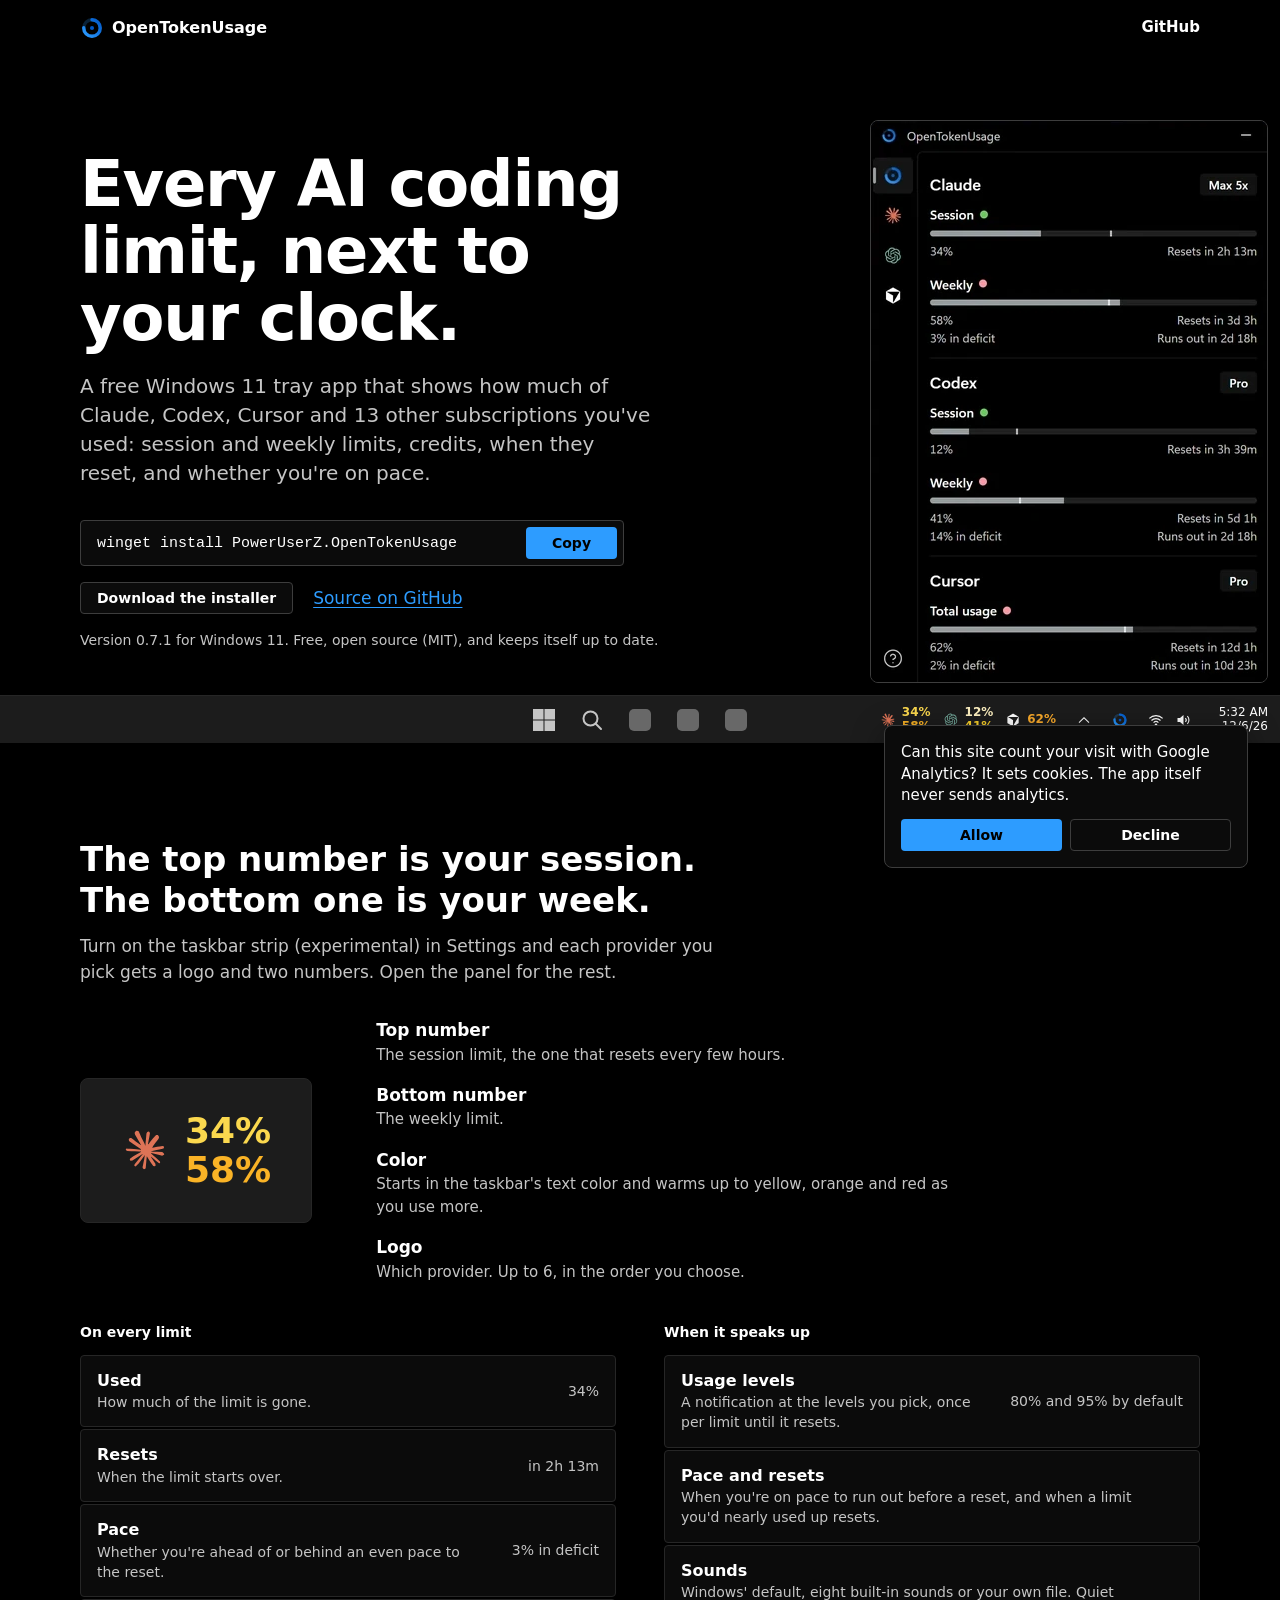
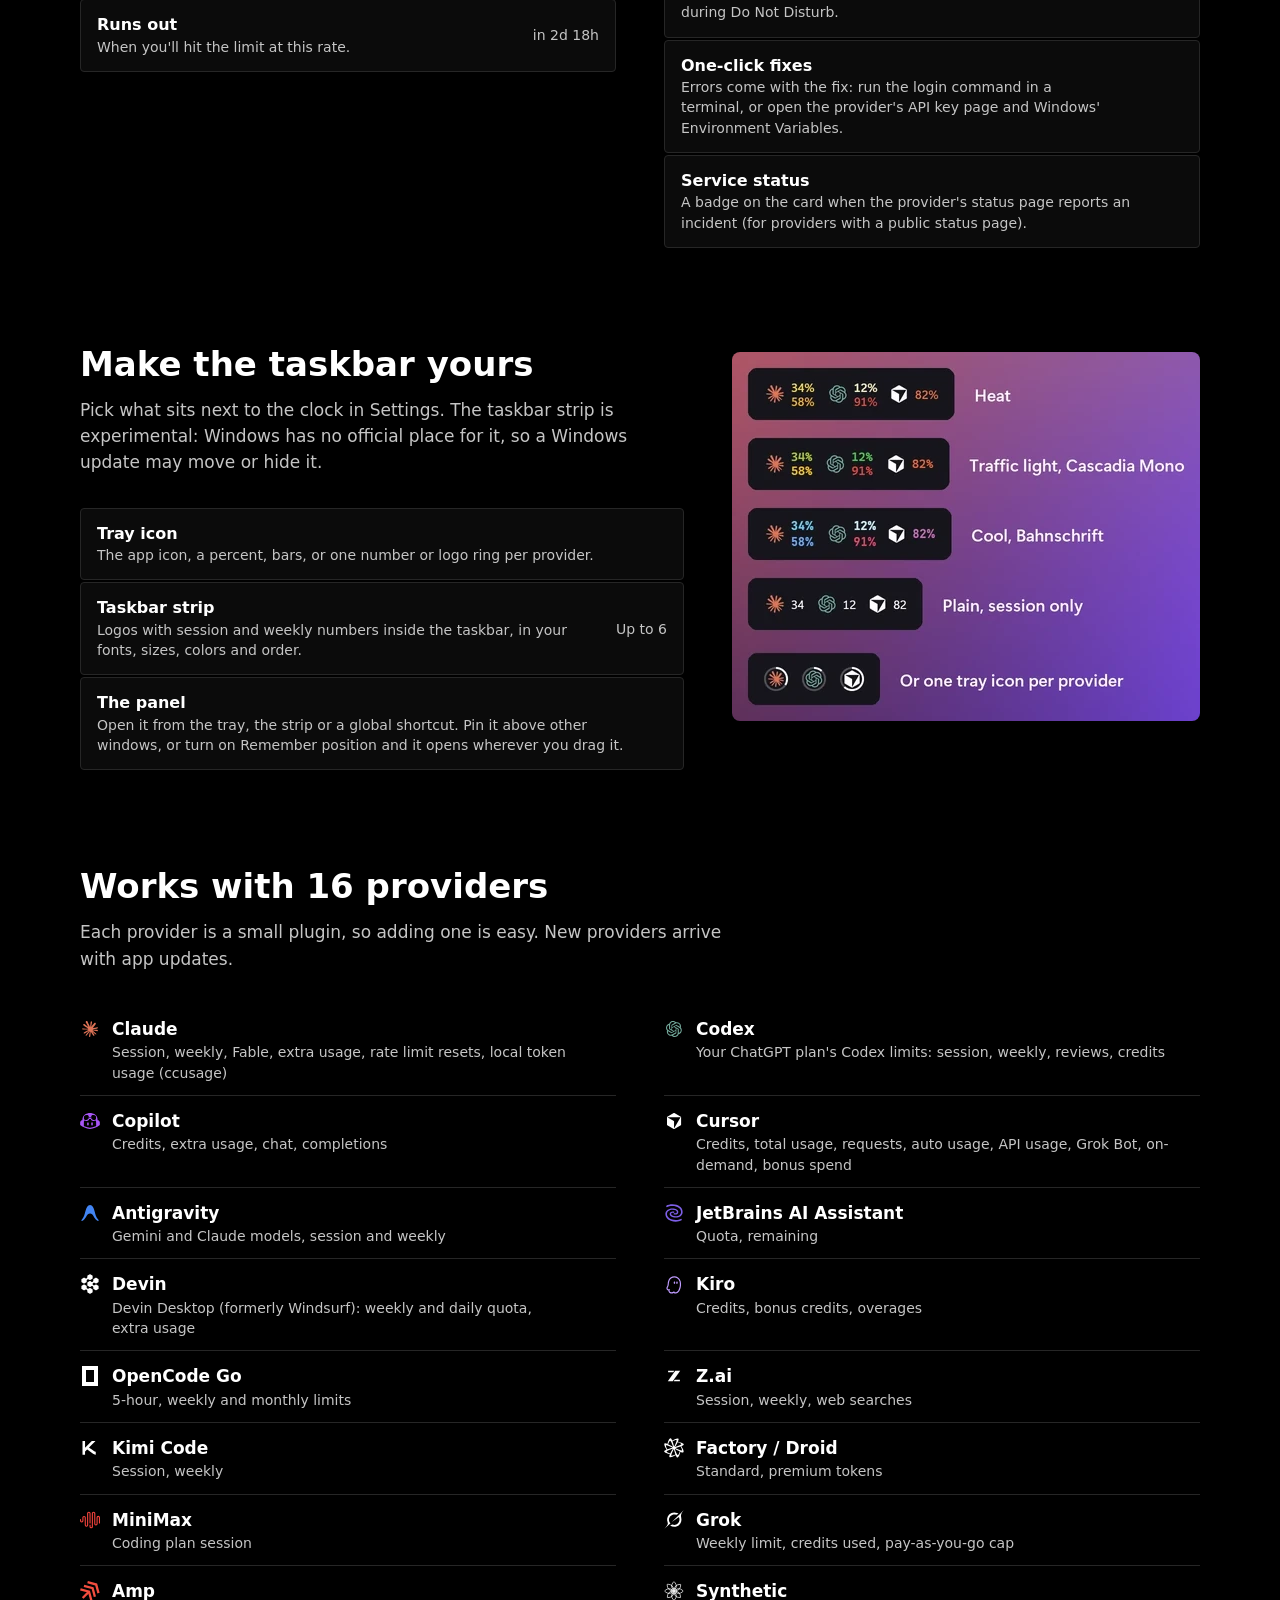
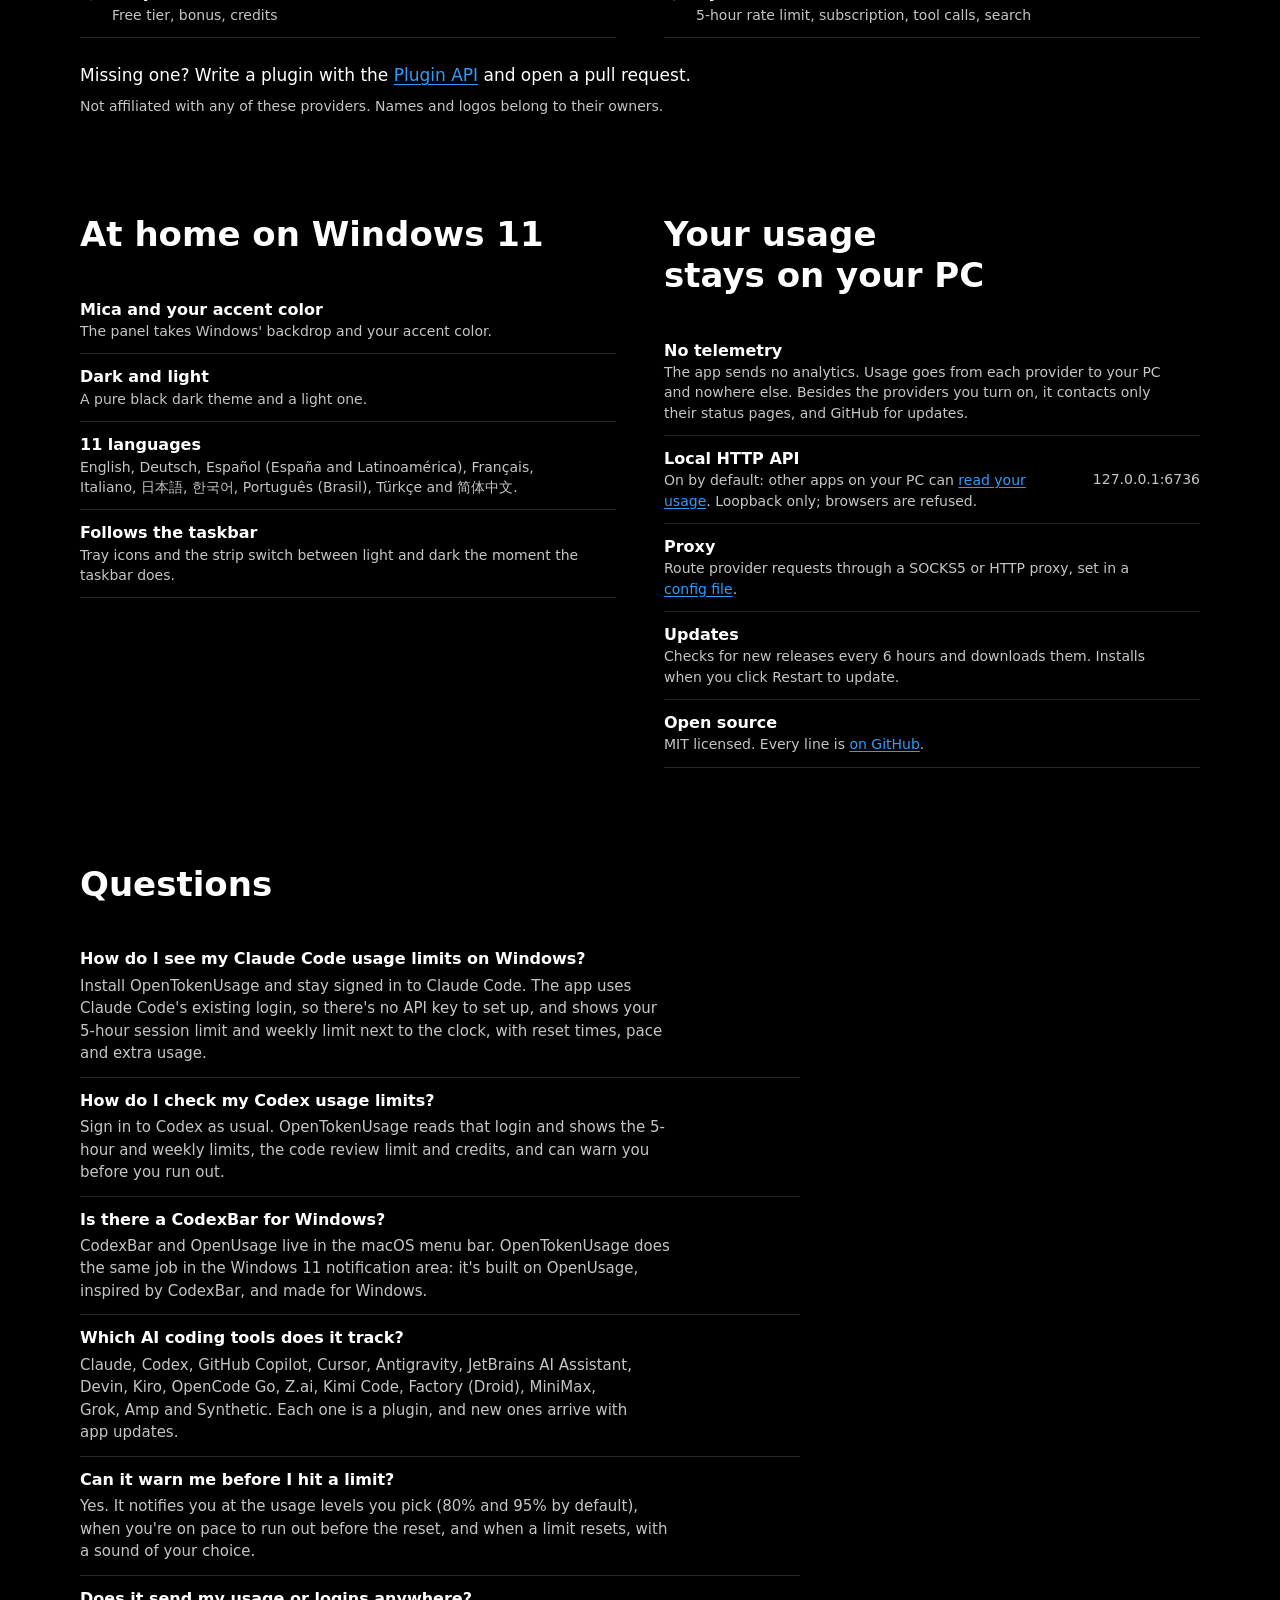
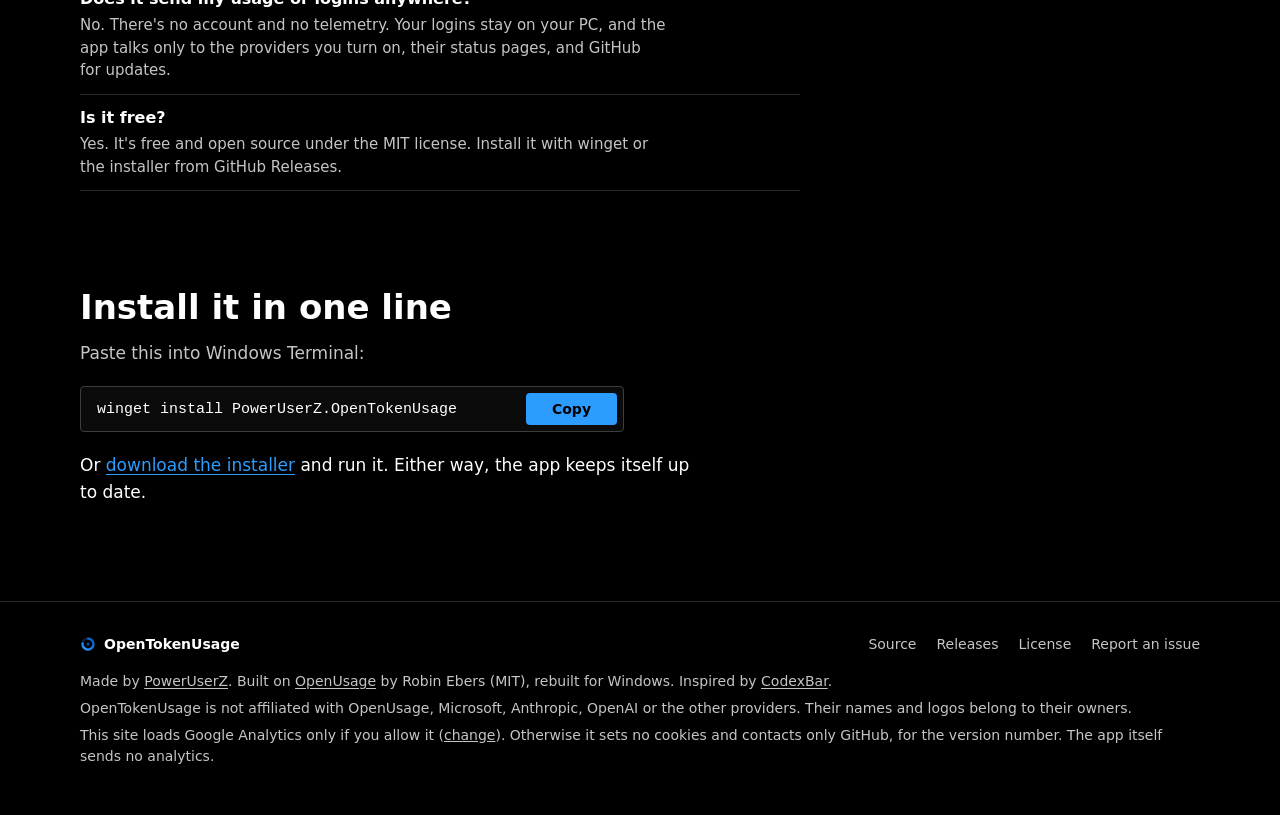
==== index.html @ f881f73e "Always dark, whatever the system theme Drops the light palette, the light panel screenshot and the l" ====
<!doctype html>
<html lang="en">
<head>
<meta charset="utf-8">
<meta http-equiv="Content-Security-Policy" content="default-src 'self'; img-src 'self' data: https://*.google-analytics.com https://*.googletagmanager.com; connect-src https://api.github.com https://*.google-analytics.com https://*.analytics.google.com https://*.googletagmanager.com; script-src 'self' https://www.googletagmanager.com; style-src 'self'; base-uri 'none'; form-action 'none'; object-src 'none'">
<meta name="viewport" content="width=device-width, initial-scale=1">
<title>Claude Code &amp; Codex usage tracker for Windows | OpenTokenUsage</title>
<meta name="description" content="Free, open-source Windows 11 tray app for Claude Code, Codex, Cursor, Copilot and 12 more AI coding tools: session and weekly limits, resets, pace and alerts.">
<meta name="robots" content="index, follow, max-image-preview:large, max-snippet:-1">
<link rel="canonical" href="https://opentokenusage.app/">
<meta name="color-scheme" content="dark">
<meta name="theme-color" content="#000000">
<link rel="icon" href="/favicon.ico" sizes="48x48">
<link rel="icon" href="/assets/logo.svg" type="image/svg+xml">
<link rel="apple-touch-icon" href="/apple-touch-icon.png">
<meta name="application-name" content="OpenTokenUsage">
<meta property="og:type" content="website">
<meta property="og:site_name" content="OpenTokenUsage">
<meta property="og:locale" content="en_US">
<meta property="og:url" content="https://opentokenusage.app/">
<meta property="og:title" content="OpenTokenUsage: every AI coding limit, next to your clock">
<meta property="og:description" content="Free Windows 11 tray app that shows your Claude Code, Codex, Cursor, Copilot and 12 more AI coding limits: session and weekly usage, resets and pace. Open source.">
<meta property="og:image" content="https://opentokenusage.app/assets/og.png">
<meta property="og:image:type" content="image/png">
<meta property="og:image:width" content="1200">
<meta property="og:image:height" content="630">
<meta property="og:image:alt" content="“Every AI coding limit, next to your clock.” The OpenTokenUsage panel above the Windows taskbar, with Claude, Codex and Cursor usage next to the clock">
<meta name="twitter:card" content="summary_large_image">
<meta name="twitter:title" content="OpenTokenUsage: every AI coding limit, next to your clock">
<meta name="twitter:description" content="Free Windows 11 tray app that shows your Claude Code, Codex, Cursor, Copilot and 12 more AI coding limits: session and weekly usage, resets and pace. Open source.">
<meta name="twitter:image" content="https://opentokenusage.app/assets/og.png">
<meta name="twitter:image:alt" content="“Every AI coding limit, next to your clock.” The OpenTokenUsage panel above the Windows taskbar, with Claude, Codex and Cursor usage next to the clock">
<link rel="stylesheet" href="assets/site.css?v=3">
<script src="assets/site.js?v=2" defer></script>
<script type="application/ld+json">
{
 "@context": "https://schema.org",
 "@graph": [
  {
   "@type": "Organization",
   "@id": "https://opentokenusage.app/#org",
   "name": "OpenTokenUsage",
   "url": "https://opentokenusage.app/",
   "logo": "https://opentokenusage.app/assets/icon.png",
   "sameAs": [
    "https://github.com/OpenTokenUsage",
    "https://github.com/PowerUserZ/OpenTokenUsage"
   ]
  },
  {
   "@type": "WebSite",
   "@id": "https://opentokenusage.app/#website",
   "url": "https://opentokenusage.app/",
   "name": "OpenTokenUsage",
   "inLanguage": "en",
   "publisher": {
    "@id": "https://opentokenusage.app/#org"
   }
  },
  {
   "@type": "SoftwareApplication",
   "@id": "https://opentokenusage.app/#app",
   "name": "OpenTokenUsage",
   "description": "A free, open-source Windows 11 tray app that shows how much of your AI coding subscriptions you've used: session and weekly limits, credits, reset times and pace for Claude Code, Codex, Cursor, GitHub Copilot and 12 more providers.",
   "url": "https://opentokenusage.app/",
   "applicationCategory": "DeveloperApplication",
   "applicationSubCategory": "AI usage tracker",
   "operatingSystem": "Windows 11",
   "offers": {
    "@type": "Offer",
    "price": "0",
    "priceCurrency": "USD"
   },
   "isAccessibleForFree": true,
   "license": "https://opensource.org/licenses/MIT",
   "downloadUrl": "https://github.com/PowerUserZ/OpenTokenUsage/releases/latest",
   "installUrl": "https://github.com/PowerUserZ/OpenTokenUsage/releases/latest",
   "softwareHelp": {
    "@type": "CreativeWork",
    "url": "https://github.com/PowerUserZ/OpenTokenUsage#readme"
   },
   "image": "https://opentokenusage.app/assets/og.png",
   "screenshot": [
    "https://opentokenusage.app/assets/panel-dark.webp",
    "https://opentokenusage.app/assets/strip-styles.webp"
   ],
   "featureList": [
    "Session (5-hour) and weekly usage limits",
    "Reset times, pace and run-out estimate",
    "Notifications at chosen usage levels, with sounds",
    "Tray icon and taskbar strip with usage numbers",
    "Local HTTP API on 127.0.0.1:6736",
    "No account, no telemetry"
   ],
   "keywords": "Claude Code usage, Codex usage limit, Cursor usage, GitHub Copilot quota, AI usage tracker, rate limit, Windows tray app",
   "inLanguage": [
    "en",
    "de",
    "es-ES",
    "es-419",
    "fr",
    "it",
    "ja",
    "ko",
    "pt-BR",
    "tr",
    "zh-Hans"
   ],
   "author": {
    "@type": "Person",
    "name": "PowerUserZ",
    "url": "https://github.com/PowerUserZ"
   },
   "publisher": {
    "@id": "https://opentokenusage.app/#org"
   },
   "isBasedOn": "https://github.com/robinebers/openusage",
   "sameAs": [
    "https://github.com/PowerUserZ/OpenTokenUsage"
   ]
  },
  {
   "@type": "FAQPage",
   "@id": "https://opentokenusage.app/#faq",
   "url": "https://opentokenusage.app/",
   "isPartOf": {
    "@id": "https://opentokenusage.app/#website"
   },
   "about": {
    "@id": "https://opentokenusage.app/#app"
   },
   "mainEntity": [
    {
     "@type": "Question",
     "name": "How do I see my Claude Code usage limits on Windows?",
     "acceptedAnswer": {
      "@type": "Answer",
      "text": "Install OpenTokenUsage and stay signed in to Claude Code. The app uses Claude Code's existing login, so there's no API key to set up, and shows your 5-hour session limit and weekly limit next to the clock, with reset times, pace and extra usage."
     }
    },
    {
     "@type": "Question",
     "name": "How do I check my Codex usage limits?",
     "acceptedAnswer": {
      "@type": "Answer",
      "text": "Sign in to Codex as usual. OpenTokenUsage reads that login and shows the 5-hour and weekly limits, the code review limit and credits, and can warn you before you run out."
     }
    },
    {
     "@type": "Question",
     "name": "Is there a CodexBar for Windows?",
     "acceptedAnswer": {
      "@type": "Answer",
      "text": "CodexBar and OpenUsage live in the macOS menu bar. OpenTokenUsage does the same job in the Windows 11 notification area: it's built on OpenUsage, inspired by CodexBar, and made for Windows."
     }
    },
    {
     "@type": "Question",
     "name": "Which AI coding tools does it track?",
     "acceptedAnswer": {
      "@type": "Answer",
      "text": "Claude, Codex, GitHub Copilot, Cursor, Antigravity, JetBrains AI Assistant, Devin, Kiro, OpenCode Go, Z.ai, Kimi Code, Factory (Droid), MiniMax, Grok, Amp and Synthetic. Each one is a plugin, and new ones arrive with app updates."
     }
    },
    {
     "@type": "Question",
     "name": "Can it warn me before I hit a limit?",
     "acceptedAnswer": {
      "@type": "Answer",
      "text": "Yes. It notifies you at the usage levels you pick (80% and 95% by default), when you're on pace to run out before the reset, and when a limit resets, with a sound of your choice."
     }
    },
    {
     "@type": "Question",
     "name": "Does it send my usage or logins anywhere?",
     "acceptedAnswer": {
      "@type": "Answer",
      "text": "No. There's no account and no telemetry. Your logins stay on your PC, and the app talks only to the providers you turn on, their status pages, and GitHub for updates."
     }
    },
    {
     "@type": "Question",
     "name": "Is it free?",
     "acceptedAnswer": {
      "@type": "Answer",
      "text": "Yes. It's free and open source under the MIT license. Install it with winget or the installer from GitHub Releases."
     }
    }
   ]
  }
 ]
}
</script>
</head>
<body>
<header class="site-header wrap">
  <span class="brand"><img src="assets/logo.svg" width="24" height="24" alt="">OpenTokenUsage</span>
  <a class="plain" href="https://github.com/PowerUserZ/OpenTokenUsage">GitHub</a>
</header>

<main>
<section class="hero" aria-labelledby="hero-title">
  <div class="hero-top">
    <div class="hero-copy">
      <h1 id="hero-title">Every AI coding limit, next to your clock.</h1>
      <p class="sub">A free Windows 11 tray app that shows how much of Claude, Codex, Cursor and 13 other subscriptions you've used: session and weekly limits, credits, when they reset, and whether you're on pace.</p>
      <div class="install">
        <code class="cmd">winget install <wbr>PowerUserZ.<wbr>OpenTokenUsage</code>
        <button type="button" class="btn-accent" data-copy="winget install PowerUserZ.OpenTokenUsage" aria-label="Copy the winget command" hidden>Copy</button>
      </div>
      <p class="actions">
        <a class="btn" href="https://github.com/PowerUserZ/OpenTokenUsage/releases/latest" data-installer>Download the installer</a>
        <a href="https://github.com/PowerUserZ/OpenTokenUsage">Source on GitHub</a>
      </p>
      <p class="meta">Version <span data-version>0.7.1</span> for Windows 11. Free, open source (MIT), and keeps itself up to date.</p>
    </div>
    <figure id="panel" class="flyout">
      <img src="assets/panel-dark.webp" width="396" height="561" fetchpriority="high" decoding="async" alt="The OpenTokenUsage panel. Claude Max 5x: session 34% used, resets in 2h 13m; weekly 58% used, 3% in deficit, runs out in 2d 18h. Codex: 12% and 41%. Cursor: 62% of total usage.">
    </figure>
  </div>

  <div class="taskbar" role="group" aria-label="Example Windows taskbar">
    <svg class="tb-apps" width="216" height="24" viewBox="0 0 216 24" fill="currentColor" aria-hidden="true"><path d="M1 1h10.5v10.5H1zM12.5 1H23v10.5H12.5zM1 12.5h10.5V23H1zM12.5 12.5H23V23H12.5z"/><circle cx="58.5" cy="10.5" r="7" fill="none" stroke="currentColor" stroke-width="2"/><path d="m63.5 15.5 5.5 5.5" fill="none" stroke="currentColor" stroke-width="2" stroke-linecap="round"/><rect x="97" y="1" width="22" height="22" rx="5" fill-opacity="0.45"/><rect x="145" y="1" width="22" height="22" rx="5" fill-opacity="0.45"/><rect x="193" y="1" width="22" height="22" rx="5" fill-opacity="0.45"/></svg>
    <button type="button" class="strip" aria-expanded="true" aria-controls="panel" aria-label="Example strip: Claude 34% and 58%, Codex 12% and 41%, Cursor 62%. Shows or hides the panel.">
      <span class="si d1"><span class="pi p-claude"></span><span class="nums"><span class="u34">34%</span><span class="u58">58%</span></span></span>
      <span class="si d2"><span class="pi p-codex"></span><span class="nums"><span class="u12">12%</span><span class="u41">41%</span></span></span>
      <span class="si d3"><span class="pi p-cursor"></span><span class="nums"><span class="u62">62%</span></span></span>
    </button>
    <span class="ti chev"><svg width="16" height="16" viewBox="0 0 16 16" fill="currentColor" aria-hidden="true"><path d="M2.65 10.35 8 5l5.35 5.35-.7.7L8 6.41l-4.65 4.64z"/></svg></span>
    <span class="ti"><img src="assets/logo.svg" width="16" height="16" alt=""></span>
    <span class="ti sys">
      <svg width="16" height="16" viewBox="0 0 16 16" fill="currentColor" aria-hidden="true"><circle cx="8" cy="12.6" r="1.2"/><path d="M5.17 10.17a4 4 0 0 1 5.66 0l-.85.85a2.8 2.8 0 0 0-3.96 0zM3.05 8.05a7 7 0 0 1 9.9 0l-.85.85a5.8 5.8 0 0 0-8.2 0zM.93 5.93a10 10 0 0 1 14.14 0l-.85.85a8.8 8.8 0 0 0-12.44 0z"/></svg>
      <svg width="16" height="16" viewBox="0 0 16 16" fill="currentColor" aria-hidden="true"><path d="M1.5 6H4l3.5-3v10L4 10H1.5zM9.76 5.74a3.2 3.2 0 0 1 0 4.52l-.78-.78a2.1 2.1 0 0 0 0-2.96zM11.74 3.76a6 6 0 0 1 0 8.48l-.78-.78a4.9 4.9 0 0 0 0-6.92z"/></svg>
    </span>
    <span class="clock"><time aria-hidden="true" datetime="14:05">2:05 PM</time><time aria-hidden="true" datetime="2026-09-28">9/28/2026</time></span>
  </div>
</section>

<section id="glance" class="wrap" aria-labelledby="glance-title">
  <h2 id="glance-title"><span class="sent">The top number is your session.</span> <span class="sent">The bottom one is your week.</span></h2>
  <p class="intro">Turn on the taskbar strip (experimental) in Settings and each provider you pick gets a logo and two numbers. Open the panel for the rest.</p>
  <div class="anatomy">
    <div class="slab" role="img" aria-label="Claude in the taskbar strip: 34% of the session limit and 58% of the weekly limit used">
      <span class="si big"><span class="pi p-claude"></span><span class="nums"><span class="u34">34%</span><span class="u58">58%</span></span></span>
    </div>
    <dl class="defs">
      <div><dt>Top number</dt><dd>The session limit, the one that resets every few hours.</dd></div>
      <div><dt>Bottom number</dt><dd>The weekly limit.</dd></div>
      <div><dt>Color</dt><dd>Starts in the taskbar's text color and warms up to yellow, orange and red as you use more.</dd></div>
      <div><dt>Logo</dt><dd>Which provider. Up to 6, in the order you choose.</dd></div>
    </dl>
  </div>

  <div class="groups">
  <div>
  <h3>On every limit</h3>
  <ul class="rows">
    <li><div><p class="rt">Used</p><p class="rd">How much of the limit is gone.</p></div><span class="val">34%</span></li>
    <li><div><p class="rt">Resets</p><p class="rd">When the limit starts over.</p></div><span class="val">in 2h 13m</span></li>
    <li><div><p class="rt">Pace</p><p class="rd">Whether you're ahead of or behind an even pace to the reset.</p></div><span class="val">3% in deficit</span></li>
    <li><div><p class="rt">Runs out</p><p class="rd">When you'll hit the limit at this rate.</p></div><span class="val">in 2d 18h</span></li>
  </ul>
  </div>
  <div>
  <h3>When it speaks up</h3>
  <ul class="rows">
    <li><div><p class="rt">Usage levels</p><p class="rd">A notification at the levels you pick, once per limit until it resets.</p></div><span class="val">80% and 95% by default</span></li>
    <li><div><p class="rt">Pace and resets</p><p class="rd">When you're on pace to run out before a reset, and when a limit you'd nearly used up resets.</p></div></li>
    <li><div><p class="rt">Sounds</p><p class="rd">Windows' default, eight built-in sounds or your own file. Quiet during Do&nbsp;Not&nbsp;Disturb.</p></div></li>
    <li><div><p class="rt">One-click fixes</p><p class="rd">Errors come with the fix: run the login command in a terminal, or open the provider's API key page and Windows' Environment Variables.</p></div></li>
    <li><div><p class="rt">Service status</p><p class="rd">A badge on the card when the provider's status page reports an incident (for providers with a public status page).</p></div></li>
  </ul>
  </div>
  </div>
</section>

<section id="yours" class="wrap" aria-labelledby="yours-title">
  <div class="yours-grid">
    <div>
      <h2 id="yours-title">Make the taskbar yours</h2>
      <p class="intro">Pick what sits next to the clock in Settings. The taskbar strip is experimental: Windows has no official place for it, so a Windows update may move or hide it.</p>
      <ul class="rows">
        <li><div><p class="rt">Tray icon</p><p class="rd">The app icon, a percent, bars, or one number or logo ring per provider.</p></div></li>
        <li><div><p class="rt">Taskbar strip</p><p class="rd">Logos with session and weekly numbers inside the taskbar, in your fonts, sizes, colors and order.</p></div><span class="val">Up to 6</span></li>
        <li><div><p class="rt">The panel</p><p class="rd">Open it from the tray, the strip or a global shortcut. Pin it above other windows, or turn on Remember position and it opens wherever you drag it.</p></div></li>
      </ul>
    </div>
    <img class="shot" src="assets/strip-styles.webp" width="468" height="369" loading="lazy" decoding="async" alt="The taskbar strip in four looks: the heat scale; traffic light colors in Cascadia Mono; cool colors in Bahnschrift; plain session numbers. Below them, the alternative: one tray icon per provider, each logo inside a usage ring.">
  </div>
</section>

<section id="providers" class="wrap" aria-labelledby="providers-title">
  <h2 id="providers-title">Works with 16 providers</h2>
  <p class="intro">Each provider is a small plugin, so adding one is easy. New providers arrive with app updates.</p>
  <ul class="providers">
    <li><span class="pi p-claude"></span><div><p class="pn">Claude</p><p class="pt">Session, weekly, Fable, extra usage, rate limit resets, local token usage (ccusage)</p></div></li>
    <li><span class="pi p-codex"></span><div><p class="pn">Codex</p><p class="pt">Your ChatGPT plan's Codex limits: session, weekly, reviews, credits</p></div></li>
    <li><span class="pi p-copilot"></span><div><p class="pn">Copilot</p><p class="pt">Credits, extra usage, chat, completions</p></div></li>
    <li><span class="pi p-cursor"></span><div><p class="pn">Cursor</p><p class="pt">Credits, total usage, requests, auto usage, API usage, Grok Bot, on-demand, bonus spend</p></div></li>
    <li><span class="pi p-antigravity"></span><div><p class="pn">Antigravity</p><p class="pt">Gemini and Claude models, session and weekly</p></div></li>
    <li><span class="pi p-jetbrains-ai-assistant"></span><div><p class="pn">JetBrains AI Assistant</p><p class="pt">Quota, remaining</p></div></li>
    <li><span class="pi p-devin"></span><div><p class="pn">Devin</p><p class="pt">Devin Desktop (formerly Windsurf): weekly and daily quota, extra usage</p></div></li>
    <li><span class="pi p-kiro"></span><div><p class="pn">Kiro</p><p class="pt">Credits, bonus credits, overages</p></div></li>
    <li><span class="pi p-opencode-go"></span><div><p class="pn">OpenCode Go</p><p class="pt">5-hour, weekly and monthly limits</p></div></li>
    <li><span class="pi p-zai"></span><div><p class="pn">Z.ai</p><p class="pt">Session, weekly, web searches</p></div></li>
    <li><span class="pi p-kimi"></span><div><p class="pn">Kimi Code</p><p class="pt">Session, weekly</p></div></li>
    <li><span class="pi p-factory"></span><div><p class="pn">Factory / Droid</p><p class="pt">Standard, premium tokens</p></div></li>
    <li><span class="pi p-minimax"></span><div><p class="pn">MiniMax</p><p class="pt">Coding plan session</p></div></li>
    <li><span class="pi p-grok"></span><div><p class="pn">Grok</p><p class="pt">Weekly limit, credits used, pay-as-you-go cap</p></div></li>
    <li><span class="pi p-amp"></span><div><p class="pn">Amp</p><p class="pt">Free tier, bonus, credits</p></div></li>
    <li><span class="pi p-synthetic"></span><div><p class="pn">Synthetic</p><p class="pt">5-hour rate limit, subscription, tool calls, search</p></div></li>
  </ul>
  <p class="more">Missing one? Write a plugin with the <a href="https://github.com/PowerUserZ/OpenTokenUsage/blob/main/docs/plugins/api.md">Plugin API</a> and open a pull request.</p>
  <p class="fine">Not affiliated with any of these providers. Names and logos belong to their owners.</p>
</section>

<div class="pair wrap">
<section id="windows" aria-labelledby="windows-title">
  <h2 id="windows-title">At home on Windows 11</h2>
  <ul class="rows flat">
    <li><div><p class="rt">Mica and your accent color</p><p class="rd">The panel takes Windows' backdrop and your accent color.</p></div></li>
    <li><div><p class="rt">Dark and light</p><p class="rd">A pure black dark theme and a light one.</p></div></li>
    <li><div><p class="rt">11 languages</p><p class="rd">English, <span lang="de">Deutsch</span>, <span lang="es">Español</span> (<span lang="es">España</span> and <span lang="es">Latinoamérica</span>), <span lang="fr">Français</span>, <span lang="it">Italiano</span>, <span lang="ja">日本語</span>, <span lang="ko">한국어</span>, <span lang="pt-BR">Português (Brasil)</span>, <span lang="tr">Türkçe</span> and <span lang="zh-Hans">简体中文</span>.</p></div></li>
    <li><div><p class="rt">Follows the taskbar</p><p class="rd">Tray icons and the strip switch between light and dark the moment the taskbar does.</p></div></li>
  </ul>
</section>

<section id="privacy" aria-labelledby="privacy-title">
  <h2 id="privacy-title">Your usage stays on your PC</h2>
  <ul class="rows flat">
    <li><div><p class="rt">No telemetry</p><p class="rd">The app sends no analytics. Usage goes from each provider to your PC and nowhere else. Besides the providers you turn on, it contacts only their status pages, and GitHub for updates.</p></div></li>
    <li><div><p class="rt">Local HTTP API</p><p class="rd">On by default: other apps on your PC can <a href="https://github.com/PowerUserZ/OpenTokenUsage/blob/main/docs/local-http-api.md">read your usage</a>. Loopback only; browsers are refused.</p></div><span class="val">127.0.0.1:6736</span></li>
    <li><div><p class="rt">Proxy</p><p class="rd">Route provider requests through a SOCKS5 or HTTP proxy, set in a <a href="https://github.com/PowerUserZ/OpenTokenUsage/blob/main/docs/proxy.md">config file</a>.</p></div></li>
    <li><div><p class="rt">Updates</p><p class="rd">Checks for new releases every 6 hours and downloads them. Installs when you click Restart to update.</p></div></li>
    <li><div><p class="rt">Open source</p><p class="rd">MIT licensed. Every line is <a href="https://github.com/PowerUserZ/OpenTokenUsage">on GitHub</a>.</p></div></li>
  </ul>
</section>
</div>

<section id="faq" class="wrap" aria-labelledby="faq-title">
  <h2 id="faq-title">Questions</h2>
  <ul class="rows flat faq">
    <li><div><h3 class="rt">How do I see my Claude Code usage limits on Windows?</h3><p class="rd">Install OpenTokenUsage and stay signed in to Claude Code. The app uses Claude Code's existing login, so there's no API key to set up, and shows your 5-hour session limit and weekly limit next to the clock, with reset times, pace and extra usage.</p></div></li>
    <li><div><h3 class="rt">How do I check my Codex usage limits?</h3><p class="rd">Sign in to Codex as usual. OpenTokenUsage reads that login and shows the 5-hour and weekly limits, the code review limit and credits, and can warn you before you run out.</p></div></li>
    <li><div><h3 class="rt">Is there a CodexBar for Windows?</h3><p class="rd">CodexBar and OpenUsage live in the macOS menu bar. OpenTokenUsage does the same job in the Windows 11 notification area: it's built on OpenUsage, inspired by CodexBar, and made for Windows.</p></div></li>
    <li><div><h3 class="rt">Which AI coding tools does it track?</h3><p class="rd">Claude, Codex, GitHub Copilot, Cursor, Antigravity, JetBrains AI Assistant, Devin, Kiro, OpenCode Go, Z.ai, Kimi Code, Factory (Droid), MiniMax, Grok, Amp and Synthetic. Each one is a plugin, and new ones arrive with app updates.</p></div></li>
    <li><div><h3 class="rt">Can it warn me before I hit a limit?</h3><p class="rd">Yes. It notifies you at the usage levels you pick (80% and 95% by default), when you're on pace to run out before the reset, and when a limit resets, with a sound of your choice.</p></div></li>
    <li><div><h3 class="rt">Does it send my usage or logins anywhere?</h3><p class="rd">No. There's no account and no telemetry. Your logins stay on your PC, and the app talks only to the providers you turn on, their status pages, and GitHub for updates.</p></div></li>
    <li><div><h3 class="rt">Is it free?</h3><p class="rd">Yes. It's free and open source under the MIT license. Install it with winget or the installer from GitHub Releases.</p></div></li>
  </ul>
</section>

<section id="install" class="wrap" aria-labelledby="install-title">
  <h2 id="install-title">Install it in one line</h2>
  <p class="intro">Paste this into Windows Terminal:</p>
  <div class="install">
    <code class="cmd">winget install <wbr>PowerUserZ.<wbr>OpenTokenUsage</code>
    <button type="button" class="btn-accent" data-copy="winget install PowerUserZ.OpenTokenUsage" aria-label="Copy the winget command" hidden>Copy</button>
  </div>
  <p class="after">Or <a href="https://github.com/PowerUserZ/OpenTokenUsage/releases/latest" data-installer>download the installer</a> and run it. Either way, the app keeps itself up to date.</p>
</section>

<p class="sr-only" role="status"></p>
</main>

<footer class="site-footer">
  <div class="wrap">
    <div class="foot-row">
      <span class="brand"><img src="assets/logo.svg" width="16" height="16" alt="">OpenTokenUsage</span>
      <nav aria-label="Project">
        <a href="https://github.com/PowerUserZ/OpenTokenUsage">Source</a>
        <a href="https://github.com/PowerUserZ/OpenTokenUsage/releases">Releases</a>
        <a href="https://github.com/PowerUserZ/OpenTokenUsage/blob/main/LICENSE">License</a>
        <a href="https://github.com/PowerUserZ/OpenTokenUsage/issues">Report an issue</a>
      </nav>
    </div>
    <p>Made by <a href="https://github.com/PowerUserZ">PowerUserZ</a>. Built on <a href="https://github.com/robinebers/openusage">OpenUsage</a> by Robin Ebers (MIT), rebuilt for Windows. Inspired by <a href="https://github.com/steipete/CodexBar">CodexBar</a>.</p>
    <p>OpenTokenUsage is not affiliated with OpenUsage, Microsoft, Anthropic, OpenAI or the other providers. Their names and logos belong to their owners.</p>
    <p>This site loads Google Analytics only if you allow it<span data-consent-open hidden> (<button type="button" class="link">change</button>)</span>. Otherwise it sets no cookies and contacts only GitHub, for the version number. The app itself sends no analytics.</p>
  </div>
</footer>

<div class="consent" role="region" aria-labelledby="consent-text" hidden>
  <p id="consent-text">Can this site count your visit with Google Analytics? It sets cookies. The app itself never sends analytics.</p>
  <div class="consent-actions">
    <button type="button" class="btn-accent" data-consent="granted">Allow</button>
    <button type="button" class="btn" data-consent="denied">Decline</button>
  </div>
</div>
</body>
</html>
---- assets/site.css ----
/* OpenTokenUsage site. Always dark (pure black), whatever the system theme. */

:root {
  --bg: #000000;
  --surface: #0B0B0B;
  --surface-2: #1A1A1A;
  --text: #FFFFFF;
  --muted: #C5C5C5;
  --line: #262626;
  --frame: #3D3D3D;
  --accent: #2D9CFF;
  --on-accent: #000000;
  --taskbar: #1C1C1C;
  --tb-hover: #2B2B2B;
  --tb-line: #262626;

  /* The app's heat scale at these usage levels */
  --u12: #FEF1C1;
  --u34: #FBD84E;
  --u41: #FAD12A;
  --u58: #FAB326;
  --u62: #FBAB2B;
  --u100: #F87171;

  --f-display: "Segoe UI Variable Display", "Segoe UI", system-ui, sans-serif;
  --f-text: "Segoe UI Variable Text", "Segoe UI", system-ui, sans-serif;
  --f-small: "Segoe UI Variable Small", "Segoe UI", system-ui, sans-serif;
  --f-code: "Cascadia Code", "Cascadia Mono", Consolas, monospace;

  --g: 16px;
  --section: 48px;
}

/* Base */

*, *::before, *::after { box-sizing: border-box; }
html { -webkit-text-size-adjust: 100%; text-size-adjust: 100%; }
body {
  margin: 0;
  background: var(--bg);
  color: var(--text);
  font: 400 1.0625rem/1.55 var(--f-text);
  -webkit-font-smoothing: antialiased;
}
h1, h2, h3, p, ul, dl, dd, figure { margin: 0; }
p, dd { text-wrap: pretty; }
img { display: block; max-width: 100%; height: auto; }
a { color: var(--accent); text-decoration: underline; text-underline-offset: 0.15em; }
a:hover { text-decoration-thickness: 2px; }
:focus-visible { outline: 2px solid var(--text); outline-offset: 2px; }
.sr-only {
  position: absolute; width: 1px; height: 1px; margin: -1px; padding: 0;
  overflow: hidden; clip: rect(0 0 0 0); white-space: nowrap; border: 0;
}
.wrap { max-width: calc(1120px + 2 * var(--g)); margin-inline: auto; padding-inline: var(--g); }

/* Header */

.site-header { display: flex; align-items: center; justify-content: space-between; height: 56px; }
.brand { display: flex; align-items: center; gap: 8px; font-weight: 600; font-size: 1rem; }
a.plain { color: var(--text); text-decoration: none; font-size: 0.9375rem; font-weight: 600; }
a.plain:hover { text-decoration: underline; }

/* Type */

h1 {
  font: 600 clamp(2.5rem, 1.6rem + 3.6vw, 4rem)/1.05 var(--f-display);
  letter-spacing: -0.02em;
  text-wrap: balance;
  max-width: 12em; /* always two lines on wide screens */
}
h2 {
  font: 600 clamp(1.625rem, 1.2rem + 1.4vw, 2.125rem)/1.2 var(--f-display);
  text-wrap: balance;
  max-width: 40rem;
}
h2 .sent { display: inline-block; } /* each sentence stays whole */
h3 { font: 600 0.875rem/1.4 var(--f-text); margin: 40px 0 12px; }
[lang="ja"], [lang="ko"], [lang="zh-Hans"] { white-space: nowrap; }
.intro, .after, .more { margin-top: 12px; max-width: 62ch; }
.intro { color: var(--muted); }

/* Buttons */

.btn, .btn-accent {
  display: inline-flex; align-items: center; justify-content: center;
  height: 32px; padding: 0 16px;
  border: 1px solid transparent; border-radius: 4px;
  font: 600 14px/1 var(--f-text);
  text-decoration: none; cursor: pointer; white-space: nowrap;
  transition: background-color 83ms linear;
}
.btn-accent { min-width: 6.5em; background: var(--accent); color: var(--on-accent); }
.btn-accent:hover { background: color-mix(in srgb, var(--accent) 90%, #000); }
.btn-accent:active { background: color-mix(in srgb, var(--accent) 80%, #000); }
/* Copy buttons ship hidden and site.js reveals them; the space is kept so nothing shifts. */
.btn-accent[hidden] { visibility: hidden; }
.btn { background: var(--surface); color: var(--text); border-color: var(--frame); }
.btn:hover { background: var(--surface-2); }

/* Install block */

.install {
  display: flex; align-items: center; gap: 8px;
  max-width: 34rem; margin-top: 32px; padding: 6px 6px 6px 16px;
  background: var(--surface); border: 1px solid var(--frame); border-radius: 4px;
}
.cmd {
  flex: 1; min-width: 0;
  font: 400 0.9375rem/1.4 var(--f-code);
  overflow-wrap: break-word;
  -webkit-user-select: all; user-select: all;
}
.install .btn-accent { padding: 0 12px; }
#install .install { margin-top: 20px; }
.after { margin-top: 20px; }

/* Hero */

.hero-top { display: grid; grid-template-columns: minmax(0, 1fr); padding: 32px var(--g) 12px; }
.sub {
  margin-top: 20px; max-width: 36rem;
  font-size: 1.125rem; line-height: 1.45; color: var(--muted);
}
.actions { display: flex; flex-wrap: wrap; align-items: center; gap: 8px 20px; margin-top: 16px; }
.meta { margin-top: 16px; font-size: 0.875rem; color: var(--muted); }

.flyout {
  justify-self: end;
  width: min(100%, 320px);
  margin: 32px -8px 0 0; /* 8px from the viewport edge, above the tray */
  border: 1px solid var(--frame); border-radius: 8px; overflow: hidden;
  box-shadow: 0 8px 32px rgb(0 0 0 / 0.28);
  animation: rise 267ms cubic-bezier(0.1, 0.9, 0.2, 1) backwards;
}
.flyout img { width: 100%; }
.flyout.is-closed { visibility: hidden; animation: none; }

/* Taskbar */

.taskbar {
  position: relative;
  display: flex; align-items: center; justify-content: safe flex-end; gap: 4px;
  min-height: 48px; padding: 0 4px;
  background: var(--taskbar); border-top: 1px solid var(--tb-line);
  font: 600 0.75rem/1.15 var(--f-small);
  font-variant-numeric: tabular-nums;
  color: var(--text);
}
/* Start, search and app placeholders, centred like Windows 11; only where they clear the tray */
.tb-apps { display: none; }
.strip {
  display: flex; align-items: center; gap: 12px;
  min-height: 40px; padding: 0 8px;
  border: 0; border-radius: 4px; background: transparent;
  color: inherit; font: inherit; cursor: pointer;
  transition: background-color 83ms linear;
}
.strip:hover { background: var(--tb-hover); }
.si { display: flex; align-items: center; gap: 6px; text-align: left; }
.nums { display: flex; flex-direction: column; }
.ti { display: flex; align-items: center; gap: 12px; padding: 0 8px; height: 40px; }
.ti img { width: 16px; height: 16px; max-width: none; } /* never squeezed to nothing on narrow screens */
.clock {
  display: flex; flex-direction: column; align-items: flex-end;
  min-width: 4.5rem; padding: 0 8px; font-weight: 400;
}

.u12 { color: var(--u12); }
.u34 { color: var(--u34); }
.u41 { color: var(--u41); }
.u58 { color: var(--u58); }
.u62 { color: var(--u62); }
.u100 { color: var(--u100); }

/* Provider icons: masks, so icons drawn in currentColor show on black */

.pi {
  flex: none; display: block; width: 16px; height: 16px;
  background: var(--brand, var(--text));
  -webkit-mask: var(--icon) center / contain no-repeat;
  mask: var(--icon) center / contain no-repeat;
}
.p-amp { --brand: #F34E3F; --icon: url(providers/amp.svg); }
.p-antigravity { --brand: #4285F4; --icon: url(providers/antigravity.svg); }
.p-claude { --brand: #DE7356; --icon: url(providers/claude.svg); }
.p-codex { --brand: #74AA9C; --icon: url(providers/codex.svg); }
.p-copilot { --brand: #A855F7; --icon: url(providers/copilot.svg); }
.p-cursor { --icon: url(providers/cursor.svg); }
.p-devin { --icon: url(providers/devin.svg); }
.p-factory { --icon: url(providers/factory.svg); }
.p-grok { --icon: url(providers/grok.svg); }
.p-jetbrains-ai-assistant { --brand: #7D5FE6; --icon: url(providers/jetbrains-ai-assistant.svg); }
.p-kimi { --icon: url(providers/kimi.svg); }
.p-kiro { --brand: #C09CFF; --icon: url(providers/kiro.svg); }
.p-minimax { --brand: #F5433C; --icon: url(providers/minimax.svg); }
.p-opencode-go { --icon: url(providers/opencode-go.svg); }
.p-synthetic { --icon: url(providers/synthetic.svg); }
.p-zai { --icon: url(providers/zai.svg); }
/* Contrast themes paint backgrounds as Canvas, which would erase the mask icons */
@media (forced-colors: active) {
  .pi { forced-color-adjust: none; background: CanvasText; }
  .strip { border: 1px solid transparent; }
}

/* Sections */

main section:not(.hero) { padding-top: var(--section); }
#install { padding-bottom: var(--section); }

.anatomy { display: grid; gap: 32px; margin-top: 32px; }
.slab {
  display: flex; align-items: center; justify-content: center;
  padding: 32px 40px;
  background: var(--taskbar); border: 1px solid var(--tb-line); border-radius: 8px;
}
.si.big { gap: 16px; }
.si.big .pi { width: 48px; height: 48px; }
.si.big .nums { font: 600 2.25rem/1.1 var(--f-display); font-variant-numeric: tabular-nums; }
.defs { display: grid; gap: 16px; max-width: 36rem; }
.defs dt { font-weight: 600; }
.defs dd { color: var(--muted); font-size: 0.9375rem; line-height: 1.5; }

.rows { list-style: none; padding: 0; display: grid; gap: 2px; max-width: 45rem; }
.rows li {
  display: grid; grid-template-columns: 1fr; row-gap: 4px;
  padding: 14px 16px;
  background: var(--surface); border: 1px solid var(--line); border-radius: 4px;
}
.intro + .rows, h2 + .rows { margin-top: 32px; }
.rt { font-weight: 600; font-size: 1rem; line-height: 1.4; }
.rd { font-size: 0.875rem; line-height: 1.45; color: var(--muted); }
.val { font-size: 0.875rem; line-height: 1.45; color: var(--muted); font-variant-numeric: tabular-nums; }
/* Plain hairline lists where there is no setting value to show */
.rows.flat { gap: 0; }
.rows.flat li { padding: 12px 0; background: none; border: 0; border-bottom: 1px solid var(--line); border-radius: 0; }
.faq h3 { margin: 0 0 4px; }
.faq .rd { font-size: 0.9375rem; line-height: 1.5; max-width: 62ch; }

.yours-grid { display: grid; gap: 40px; }
.shot { border-radius: 8px; }

.providers { list-style: none; padding: 0; display: grid; margin-top: 32px; }
.providers li {
  display: grid; grid-template-columns: 20px 1fr; gap: 12px;
  padding: 12px 0; border-bottom: 1px solid var(--line);
}
.providers .pi { width: 20px; height: 20px; margin-top: 3px; }
.pn { font-weight: 600; }
.pt { font-size: 0.875rem; line-height: 1.45; color: var(--muted); }
.more { margin-top: 24px; }
.fine { margin-top: 8px; font-size: 0.875rem; color: var(--muted); }

/* Footer */

.site-footer {
  border-top: 1px solid var(--line);
  padding: 32px 0 48px;
  font-size: 0.875rem; line-height: 1.5; color: var(--muted);
}
.site-footer .brand { font-size: 0.875rem; color: var(--text); }
.foot-row {
  display: flex; flex-wrap: wrap; align-items: center; justify-content: space-between;
  gap: 12px 24px; margin-bottom: 16px;
}
.site-footer nav { display: flex; flex-wrap: wrap; gap: 4px 20px; }
.site-footer a { color: inherit; }
.site-footer nav a { text-decoration: none; }
.site-footer nav a:hover { text-decoration: underline; }
.site-footer p + p { margin-top: 6px; }
button.link { padding: 0; border: 0; background: none; color: inherit; font: inherit; text-decoration: underline; cursor: pointer; }

/* Analytics question, shaped like a Windows 11 notification */

.consent {
  position: fixed; z-index: 10; left: var(--g); right: var(--g); bottom: var(--g);
  display: grid; gap: 12px; padding: 16px;
  background: var(--surface); border: 1px solid var(--frame); border-radius: 8px;
  box-shadow: 0 8px 32px rgb(0 0 0 / 0.4);
  font-size: 0.9375rem; line-height: 1.45;
}
.consent[hidden] { display: none; }
.consent-actions { display: grid; grid-template-columns: 1fr 1fr; gap: 8px; }
@media (min-width: 480px) {
  .consent { left: auto; width: 364px; }
}

/* 404 */

.nf { display: flex; flex-direction: column; min-height: 100vh; min-height: 100dvh; }
.nf > .site-header { width: 100%; }
.nf-main { flex: 1; width: 100%; padding-block: 64px; }
.nf-main p { margin: 20px 0 32px; color: var(--muted); }

/* Motion: one moment on load */

@keyframes rise { from { opacity: 0; transform: translateY(12px); } }
@keyframes fade { from { opacity: 0; } }
.si.d1, .si.d2, .si.d3 { animation: fade 167ms linear backwards; }
.si.d1 { animation-delay: 150ms; }
.si.d2 { animation-delay: 190ms; }
.si.d3 { animation-delay: 230ms; }

/* Responsive */

@media (max-width: 419.98px) {
  .sys { display: none; }
  .cmd { font-size: 0.8125rem; }
}

/* 320px (400% zoom): the example taskbar must fit without sideways scrolling */
@media (max-width: 359.98px) {
  .chev { display: none; }
  .strip { gap: 8px; }
}

@media (min-width: 768px) {
  :root { --g: 24px; --section: 64px; }
  .sub { font-size: 1.25rem; }
  .flyout { width: auto; margin: 40px -12px 0 0; }
  .rows li { grid-template-columns: 1fr auto; column-gap: 24px; align-items: center; }
  .val { text-align: right; }
  .providers { grid-template-columns: 1fr 1fr; column-gap: 48px; }
  .anatomy { grid-template-columns: auto minmax(0, 1fr); gap: 40px; align-items: center; }
}

@media (min-width: 1024px) {
  :root { --g: 32px; --section: 96px; }
  .hero-top {
    grid-template-columns: minmax(0, 1fr) 398px; column-gap: 48px; /* 396px image + its 1px frame */
    padding: 64px 12px 12px max(32px, calc((100% - 1120px) / 2));
  }
  .hero-copy { align-self: center; }
  .flyout { align-self: end; margin: 0; }
  .anatomy { gap: 64px; }
  .groups, .pair { display: grid; grid-template-columns: 1fr 1fr; column-gap: 48px; }
  .groups .rows, .pair .rows { max-width: none; }
  .yours-grid { grid-template-columns: minmax(0, 1fr) 468px; gap: 48px; align-items: start; }
  .yours-grid .shot { margin-top: 8px; }
}

/* Short laptop screens (1366x768, 1920x1080 at 125%): the panel shrinks so the taskbar stays on the first screen.
   134px = 56 header + 16 padding + 2 frame + 12 gap + 48 taskbar. */
@media (min-width: 1024px) and (max-height: 800px) {
  .hero-top { padding-top: 16px; grid-template-columns: minmax(0, 1fr) auto; }
  .flyout img { width: auto; max-width: none; height: clamp(420px, 100svh - 134px, 561px); }
}

@media (min-width: 1152px) {
  .tb-apps { display: block; position: absolute; top: 12px; left: 50%; transform: translateX(-50%); color: var(--muted); }
}

@media (prefers-reduced-motion: reduce) {
  *, *::before, *::after { animation: none !important; transition: none !important; }
}
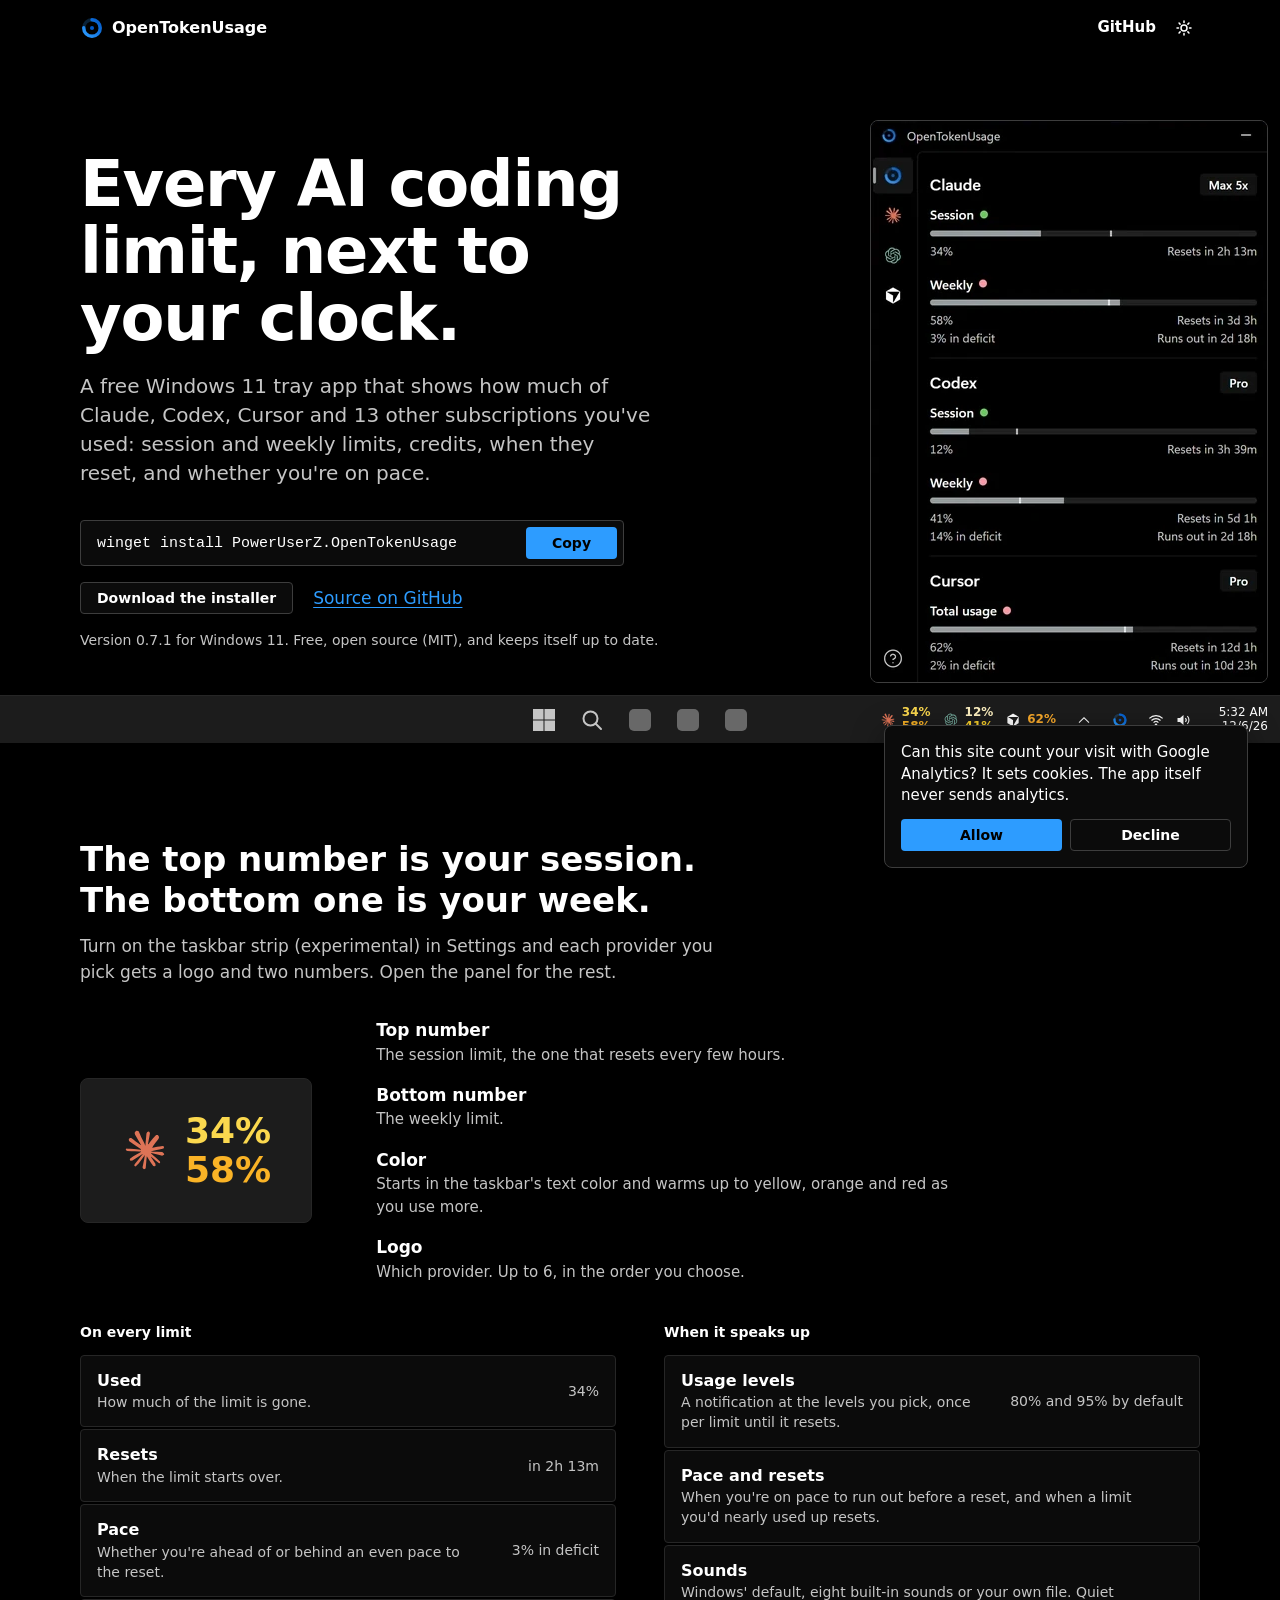
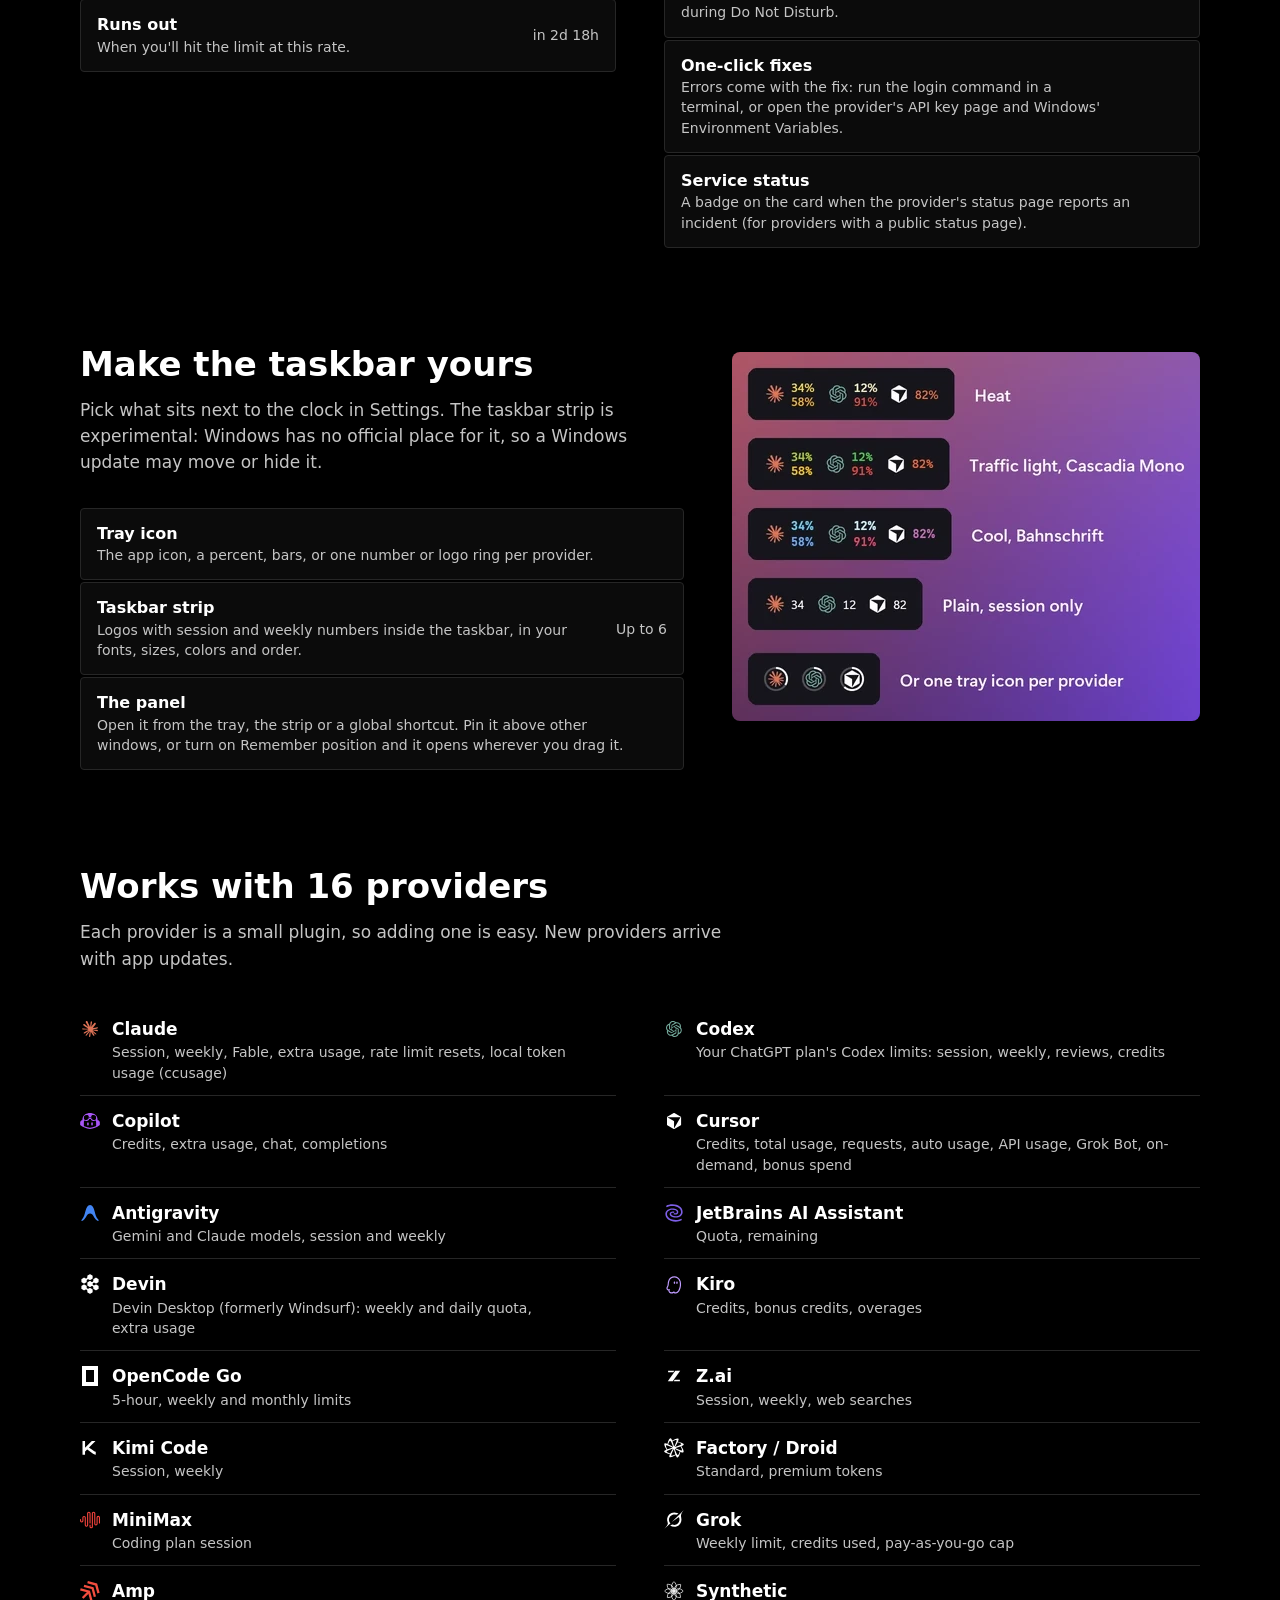
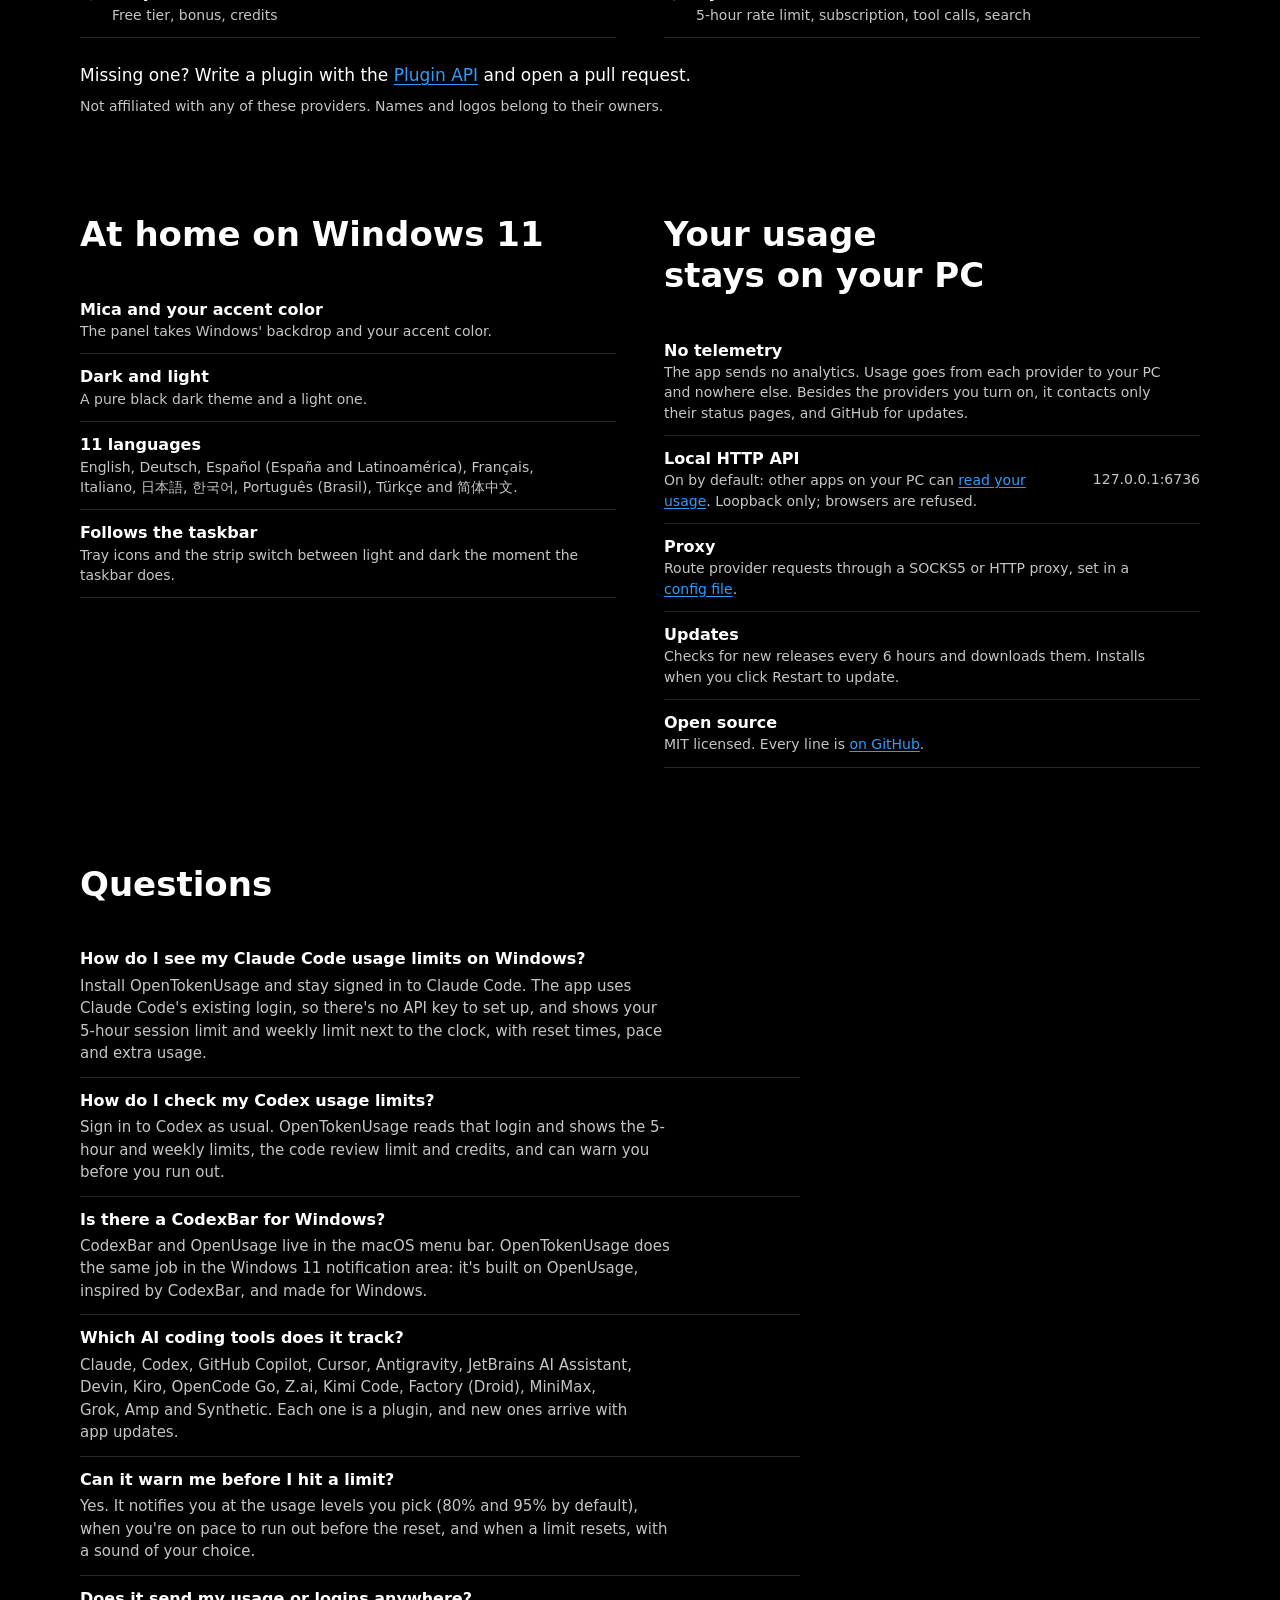
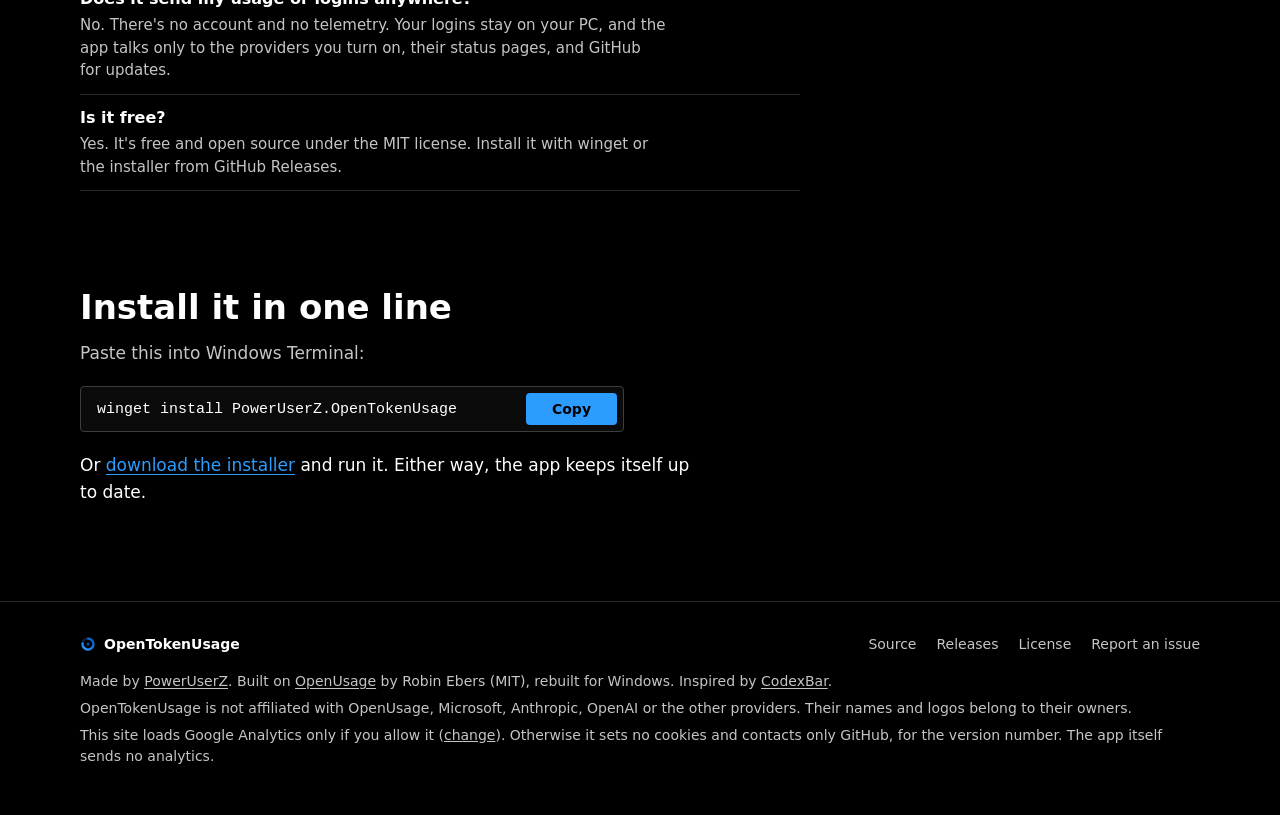
==== commit a3695f35: "Theme button: dark by default, light on request A sun/moon button next to GitHub (also on the 404 pa" ====
--- a/index.html
+++ b/index.html
@@ -10,6 +10,7 @@
 <link rel="canonical" href="https://opentokenusage.app/">
 <meta name="color-scheme" content="dark">
 <meta name="theme-color" content="#000000">
+<script src="assets/theme.js?v=1"></script>
 <link rel="icon" href="/favicon.ico" sizes="48x48">
 <link rel="icon" href="/assets/logo.svg" type="image/svg+xml">
 <link rel="apple-touch-icon" href="/apple-touch-icon.png">
@@ -30,7 +31,7 @@
 <meta name="twitter:description" content="Free Windows 11 tray app that shows your Claude Code, Codex, Cursor, Copilot and 12 more AI coding limits: session and weekly usage, resets and pace. Open source.">
 <meta name="twitter:image" content="https://opentokenusage.app/assets/og.png">
 <meta name="twitter:image:alt" content="“Every AI coding limit, next to your clock.” The OpenTokenUsage panel above the Windows taskbar, with Claude, Codex and Cursor usage next to the clock">
-<link rel="stylesheet" href="assets/site.css?v=3">
+<link rel="stylesheet" href="assets/site.css?v=4">
 <script src="assets/site.js?v=2" defer></script>
 <script type="application/ld+json">
 {
@@ -195,7 +196,10 @@
 <body>
 <header class="site-header wrap">
   <span class="brand"><img src="assets/logo.svg" width="24" height="24" alt="">OpenTokenUsage</span>
-  <a class="plain" href="https://github.com/PowerUserZ/OpenTokenUsage">GitHub</a>
+  <div class="header-actions">
+    <a class="plain" href="https://github.com/PowerUserZ/OpenTokenUsage">GitHub</a>
+    <button type="button" class="theme-toggle" data-theme-toggle hidden><svg class="i-sun" width="16" height="16" viewBox="0 0 16 16" fill="none" stroke="currentColor" stroke-width="1.5" stroke-linecap="round" aria-hidden="true"><circle cx="8" cy="8" r="3"/><path d="M8 1v1.5M8 13.5V15M1 8h1.5M13.5 8H15M3.05 3.05l1.06 1.06M11.89 11.89l1.06 1.06M3.05 12.95l1.06-1.06M11.89 4.11l1.06-1.06"/></svg><svg class="i-moon" width="16" height="16" viewBox="0 0 16 16" fill="none" stroke="currentColor" stroke-width="1.5" stroke-linejoin="round" aria-hidden="true"><path d="M13.5 9.6A5.75 5.75 0 0 1 6.4 2.5a5.75 5.75 0 1 0 7.1 7.1z"/></svg></button>
+  </div>
 </header>
 
 <main>
@@ -215,7 +219,8 @@
       <p class="meta">Version <span data-version>0.7.1</span> for Windows 11. Free, open source (MIT), and keeps itself up to date.</p>
     </div>
     <figure id="panel" class="flyout">
-      <img src="assets/panel-dark.webp" width="396" height="561" fetchpriority="high" decoding="async" alt="The OpenTokenUsage panel. Claude Max 5x: session 34% used, resets in 2h 13m; weekly 58% used, 3% in deficit, runs out in 2d 18h. Codex: 12% and 41%. Cursor: 62% of total usage.">
+      <img class="for-dark" src="assets/panel-dark.webp" width="396" height="561" fetchpriority="high" decoding="async" alt="The OpenTokenUsage panel. Claude Max 5x: session 34% used, resets in 2h 13m; weekly 58% used, 3% in deficit, runs out in 2d 18h. Codex: 12% and 41%. Cursor: 62% of total usage.">
+      <img class="for-light" src="assets/panel-light.webp" width="396" height="561" loading="lazy" decoding="async" alt="The OpenTokenUsage panel. Claude Max 5x: session 34% used, resets in 2h 13m; weekly 58% used, 3% in deficit, runs out in 2d 18h. Codex: 12% and 41%. Cursor: 62% of total usage.">
     </figure>
   </div>
 
--- a/assets/site.css
+++ b/assets/site.css
@@ -1,4 +1,5 @@
-/* OpenTokenUsage site. Always dark (pure black), whatever the system theme. */
+/* OpenTokenUsage site. Dark (pure black) by default, whatever the system theme; the header button
+   switches to light (assets/theme.js sets data-theme="light" on <html> before the first paint). */
 
 :root {
   --bg: #000000;
@@ -31,6 +32,29 @@
   --section: 48px;
 }
 
+:root[data-theme="light"] {
+  --bg: #F3F3F3;
+  --surface: #FFFFFF;
+  --surface-2: #F9F9F9;
+  --text: #1A1A1A;
+  --muted: #5D5D5D;
+  --line: #E0E0E0;
+  --frame: #CFCFCF;
+  --accent: #0058C8;
+  --on-accent: #FFFFFF;
+  --taskbar: #E4E4E4; /* dark enough to stand apart from the #F3F3F3 page */
+  --tb-hover: #F9F9F9; /* lighter, like a Windows 11 light taskbar */
+  --tb-line: #CFCFCF;
+
+  /* Darkened to 4.5:1 on the light taskbar (#E4E4E4) */
+  --u12: #1A1A1A;
+  --u34: #756524;
+  --u41: #786514;
+  --u58: #855F14;
+  --u62: #895D18;
+  --u100: #B91C1C;
+}
+
 /* Base */
 
 *, *::before, *::after { box-sizing: border-box; }
@@ -60,6 +84,17 @@
 .brand { display: flex; align-items: center; gap: 8px; font-weight: 600; font-size: 1rem; }
 a.plain { color: var(--text); text-decoration: none; font-size: 0.9375rem; font-weight: 600; }
 a.plain:hover { text-decoration: underline; }
+.header-actions { display: flex; align-items: center; gap: 12px; }
+.theme-toggle {
+  display: inline-flex; align-items: center; justify-content: center;
+  width: 32px; height: 32px; padding: 0; border: 0; border-radius: 4px;
+  background: none; color: var(--text); cursor: pointer;
+}
+.theme-toggle:hover { background: var(--surface-2); }
+.theme-toggle[hidden] { visibility: hidden; } /* revealed by theme.js; the space is kept */
+/* Each look shows only its own icon and panel screenshot */
+:root[data-theme="light"] .i-sun, :root:not([data-theme="light"]) .i-moon,
+:root[data-theme="light"] .for-dark, :root:not([data-theme="light"]) .for-light { display: none; }
 
 /* Type */
 
@@ -197,6 +232,10 @@
 .p-opencode-go { --icon: url(providers/opencode-go.svg); }
 .p-synthetic { --icon: url(providers/synthetic.svg); }
 .p-zai { --icon: url(providers/zai.svg); }
+/* 3:1 on the light taskbar (#E4E4E4) and the page */
+[data-theme="light"] .p-claude { --brand: #C6664D; }
+[data-theme="light"] .p-codex { --brand: #5E8A7E; }
+[data-theme="light"] .p-kiro { --brand: #9578C6; }
 /* Contrast themes paint backgrounds as Canvas, which would erase the mask icons */
 @media (forced-colors: active) {
   .pi { forced-color-adjust: none; background: CanvasText; }
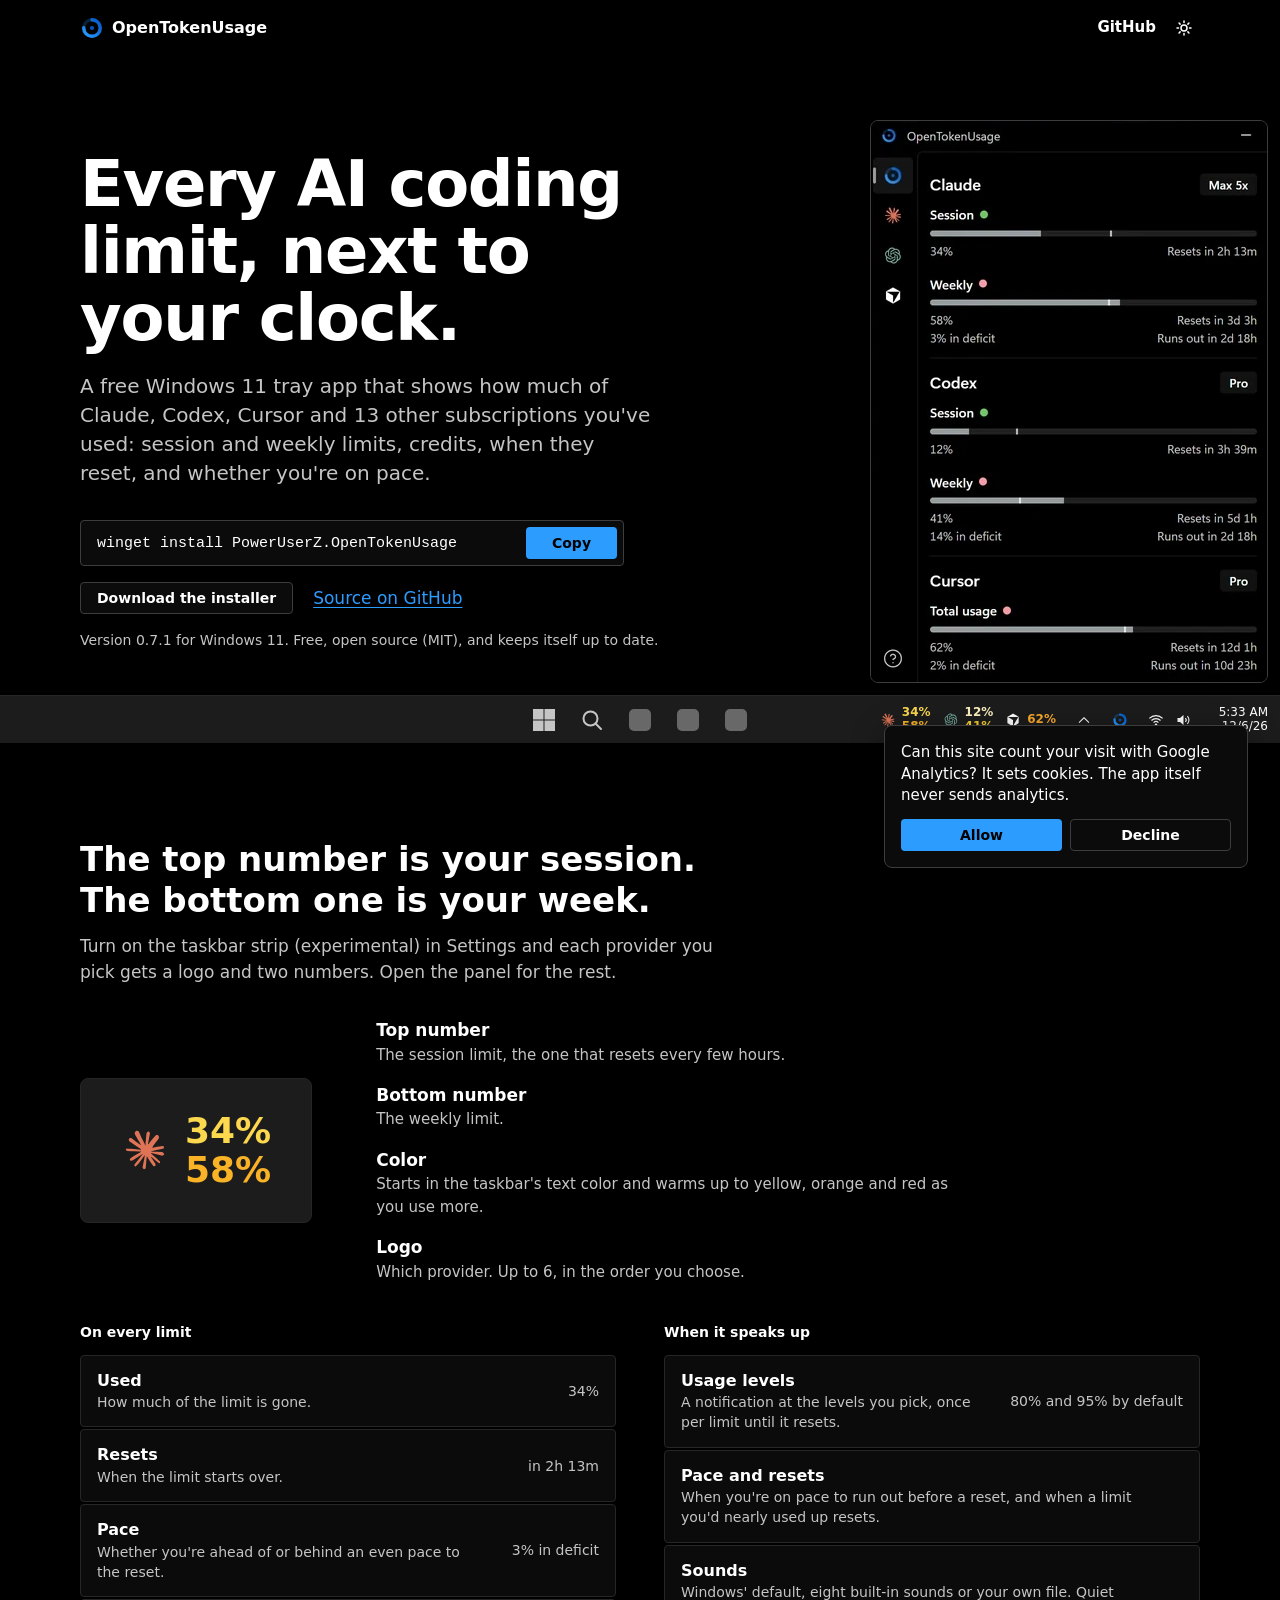
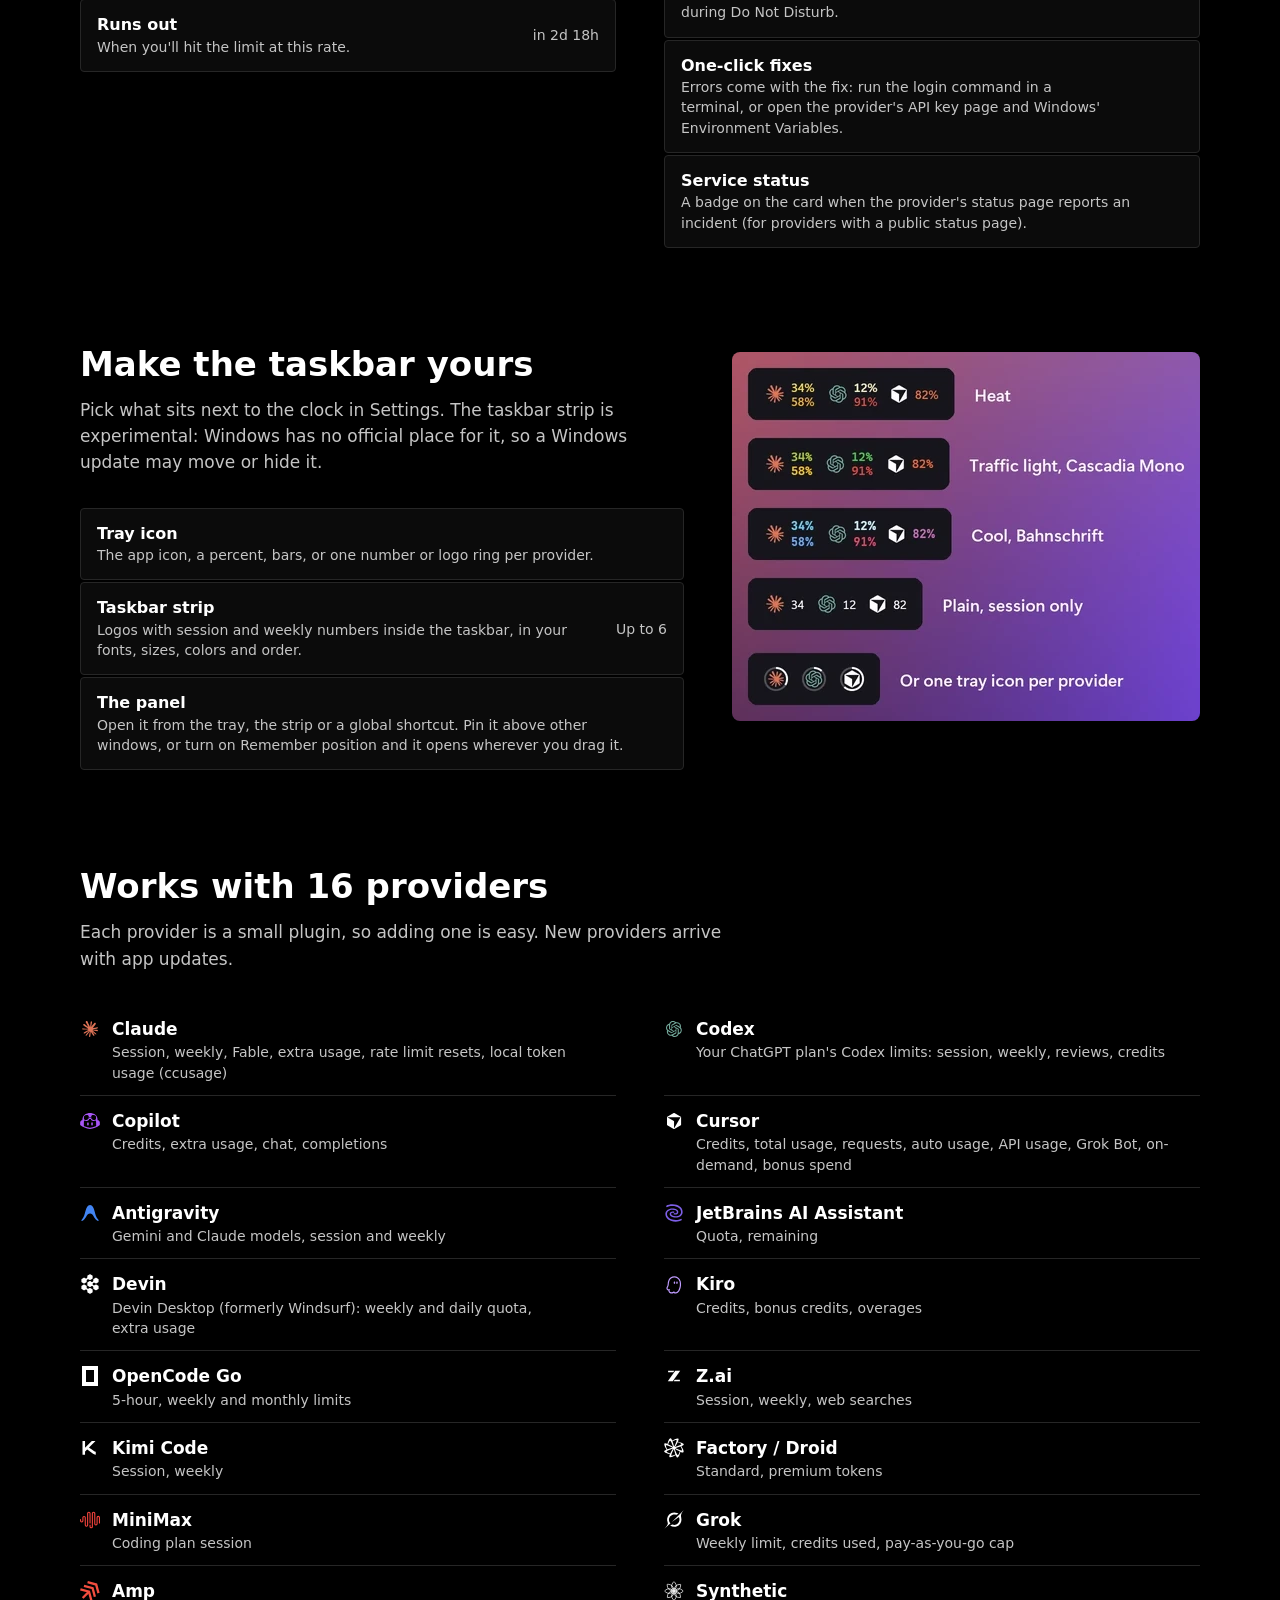
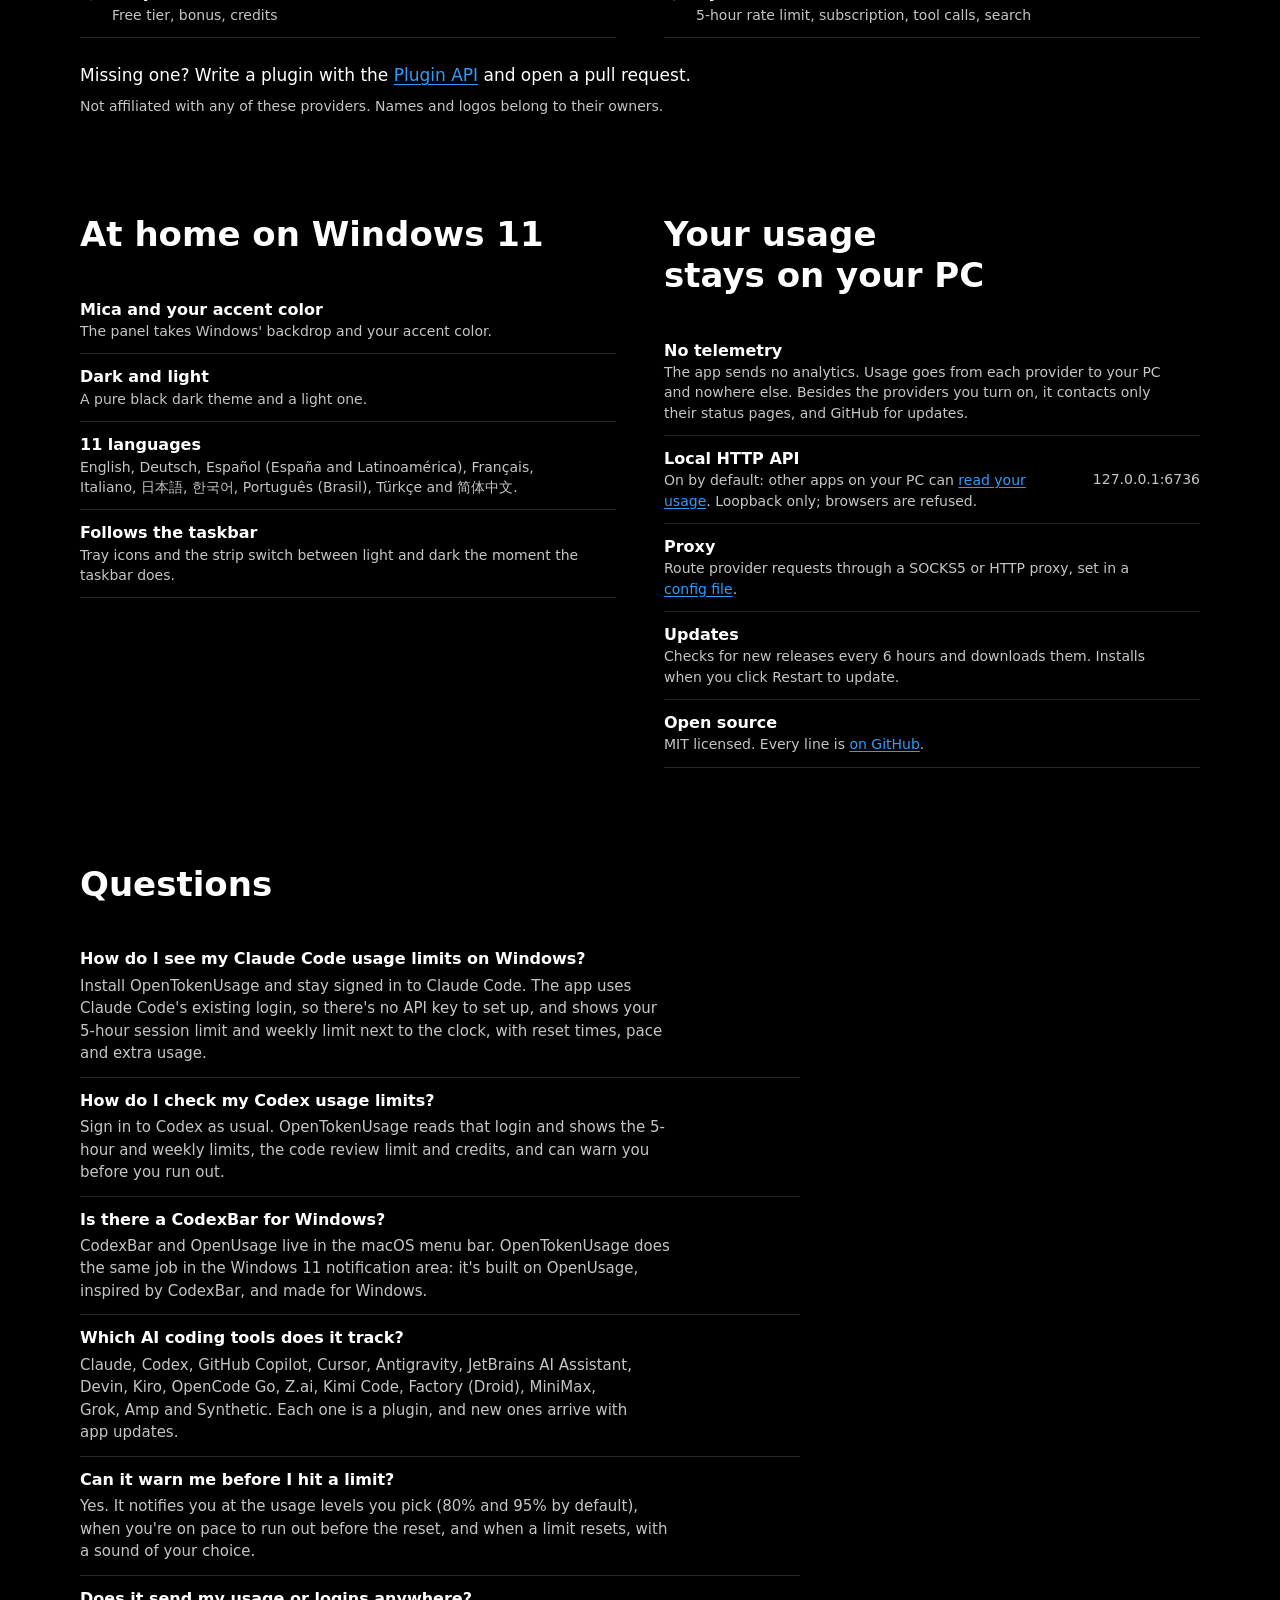
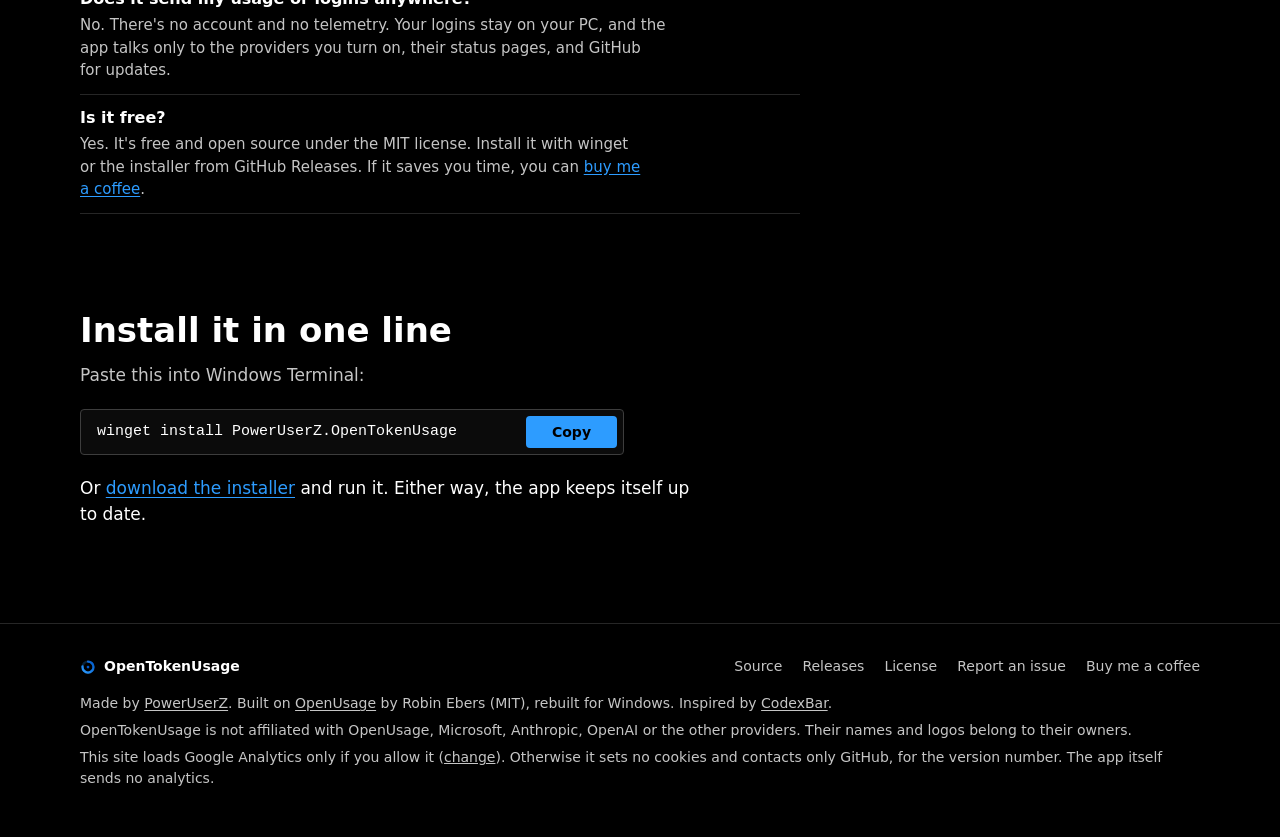
==== commit 031457d2: "Buy me a coffee link in the FAQ and the footer A plain link, not Buy Me a Coffee's hosted button ima" ====
--- a/index.html
+++ b/index.html
@@ -184,7 +184,7 @@
      "name": "Is it free?",
      "acceptedAnswer": {
       "@type": "Answer",
-      "text": "Yes. It's free and open source under the MIT license. Install it with winget or the installer from GitHub Releases."
+      "text": "Yes. It's free and open source under the MIT license. Install it with winget or the installer from GitHub Releases. If it saves you time, you can buy me a coffee at buymeacoffee.com/PowerUserZ."
      }
     }
    ]
@@ -351,7 +351,7 @@
     <li><div><h3 class="rt">Which AI coding tools does it track?</h3><p class="rd">Claude, Codex, GitHub Copilot, Cursor, Antigravity, JetBrains AI Assistant, Devin, Kiro, OpenCode Go, Z.ai, Kimi Code, Factory (Droid), MiniMax, Grok, Amp and Synthetic. Each one is a plugin, and new ones arrive with app updates.</p></div></li>
     <li><div><h3 class="rt">Can it warn me before I hit a limit?</h3><p class="rd">Yes. It notifies you at the usage levels you pick (80% and 95% by default), when you're on pace to run out before the reset, and when a limit resets, with a sound of your choice.</p></div></li>
     <li><div><h3 class="rt">Does it send my usage or logins anywhere?</h3><p class="rd">No. There's no account and no telemetry. Your logins stay on your PC, and the app talks only to the providers you turn on, their status pages, and GitHub for updates.</p></div></li>
-    <li><div><h3 class="rt">Is it free?</h3><p class="rd">Yes. It's free and open source under the MIT license. Install it with winget or the installer from GitHub Releases.</p></div></li>
+    <li><div><h3 class="rt">Is it free?</h3><p class="rd">Yes. It's free and open source under the MIT license. Install it with winget or the installer from GitHub Releases. If it saves you time, you can <a href="https://www.buymeacoffee.com/PowerUserZ">buy me a coffee</a>.</p></div></li>
   </ul>
 </section>
 
@@ -377,6 +377,7 @@
         <a href="https://github.com/PowerUserZ/OpenTokenUsage/releases">Releases</a>
         <a href="https://github.com/PowerUserZ/OpenTokenUsage/blob/main/LICENSE">License</a>
         <a href="https://github.com/PowerUserZ/OpenTokenUsage/issues">Report an issue</a>
+        <a href="https://www.buymeacoffee.com/PowerUserZ">Buy me a coffee</a>
       </nav>
     </div>
     <p>Made by <a href="https://github.com/PowerUserZ">PowerUserZ</a>. Built on <a href="https://github.com/robinebers/openusage">OpenUsage</a> by Robin Ebers (MIT), rebuilt for Windows. Inspired by <a href="https://github.com/steipete/CodexBar">CodexBar</a>.</p>
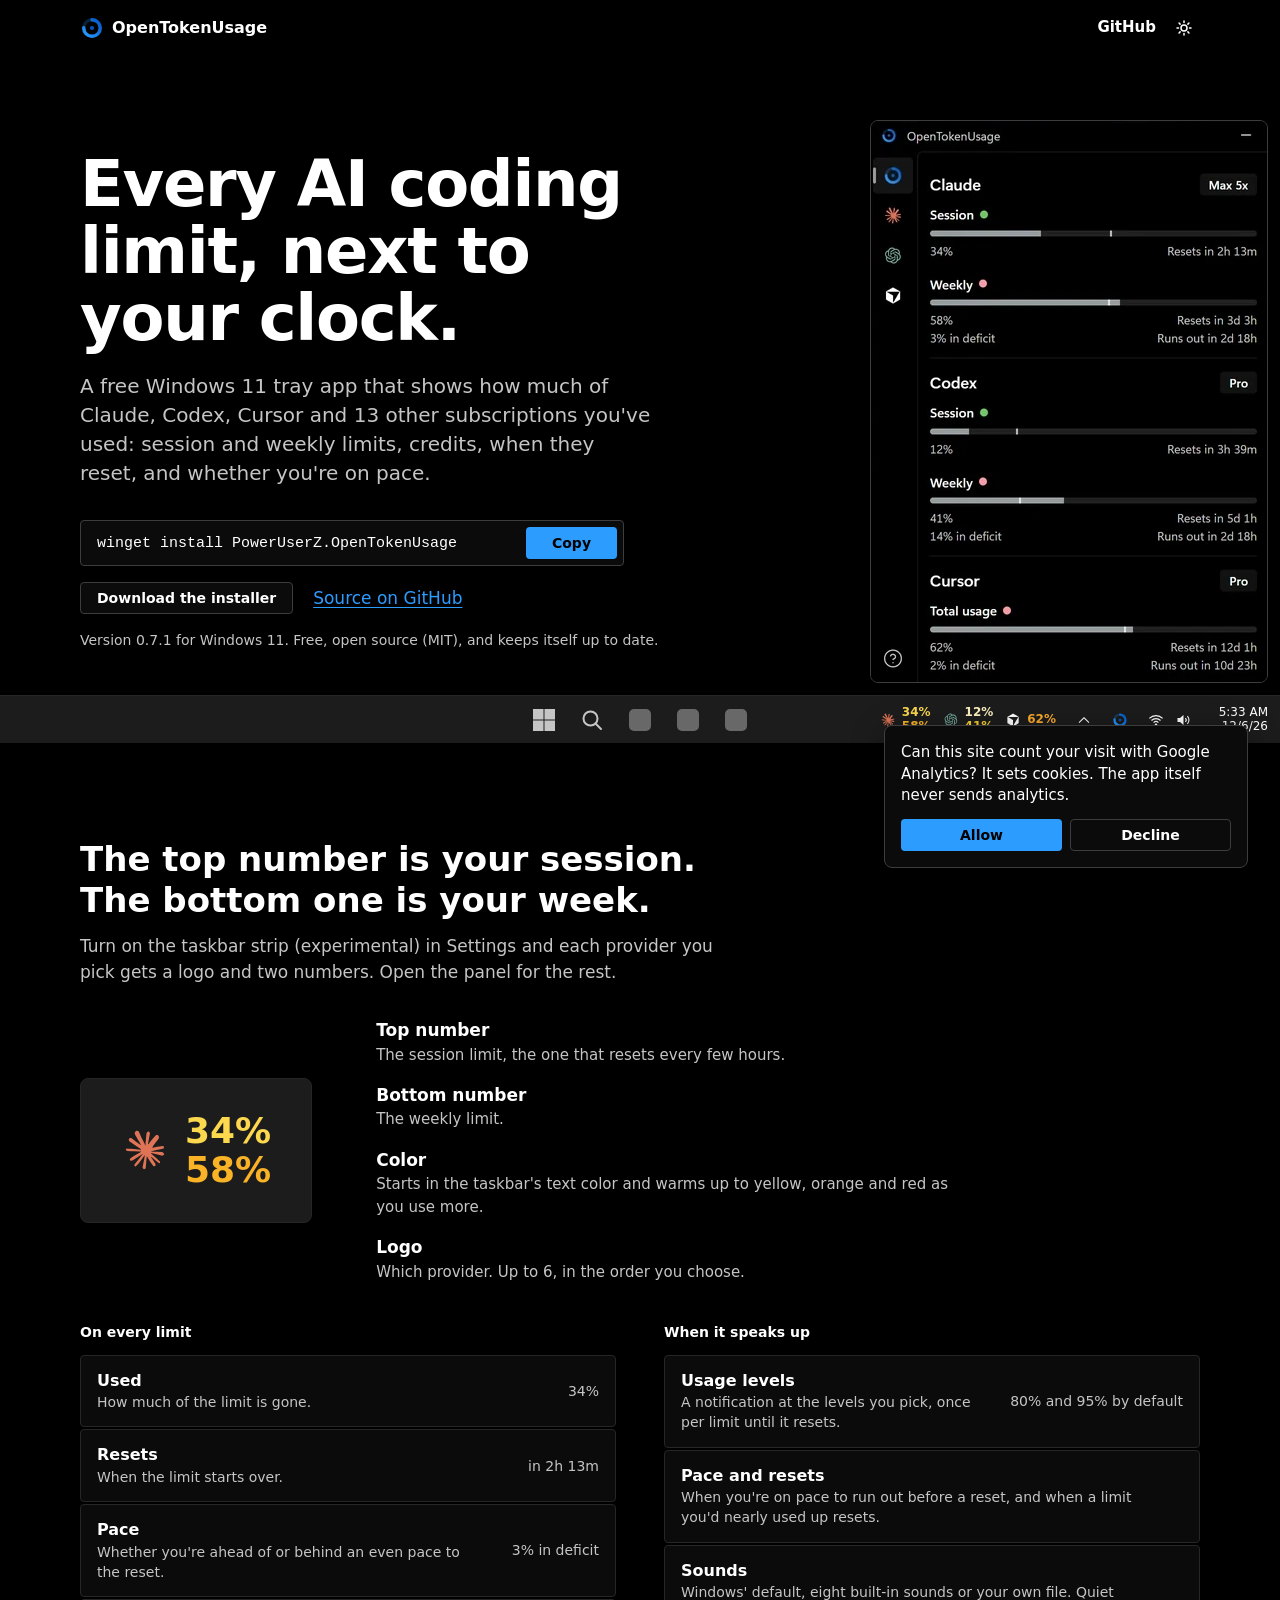
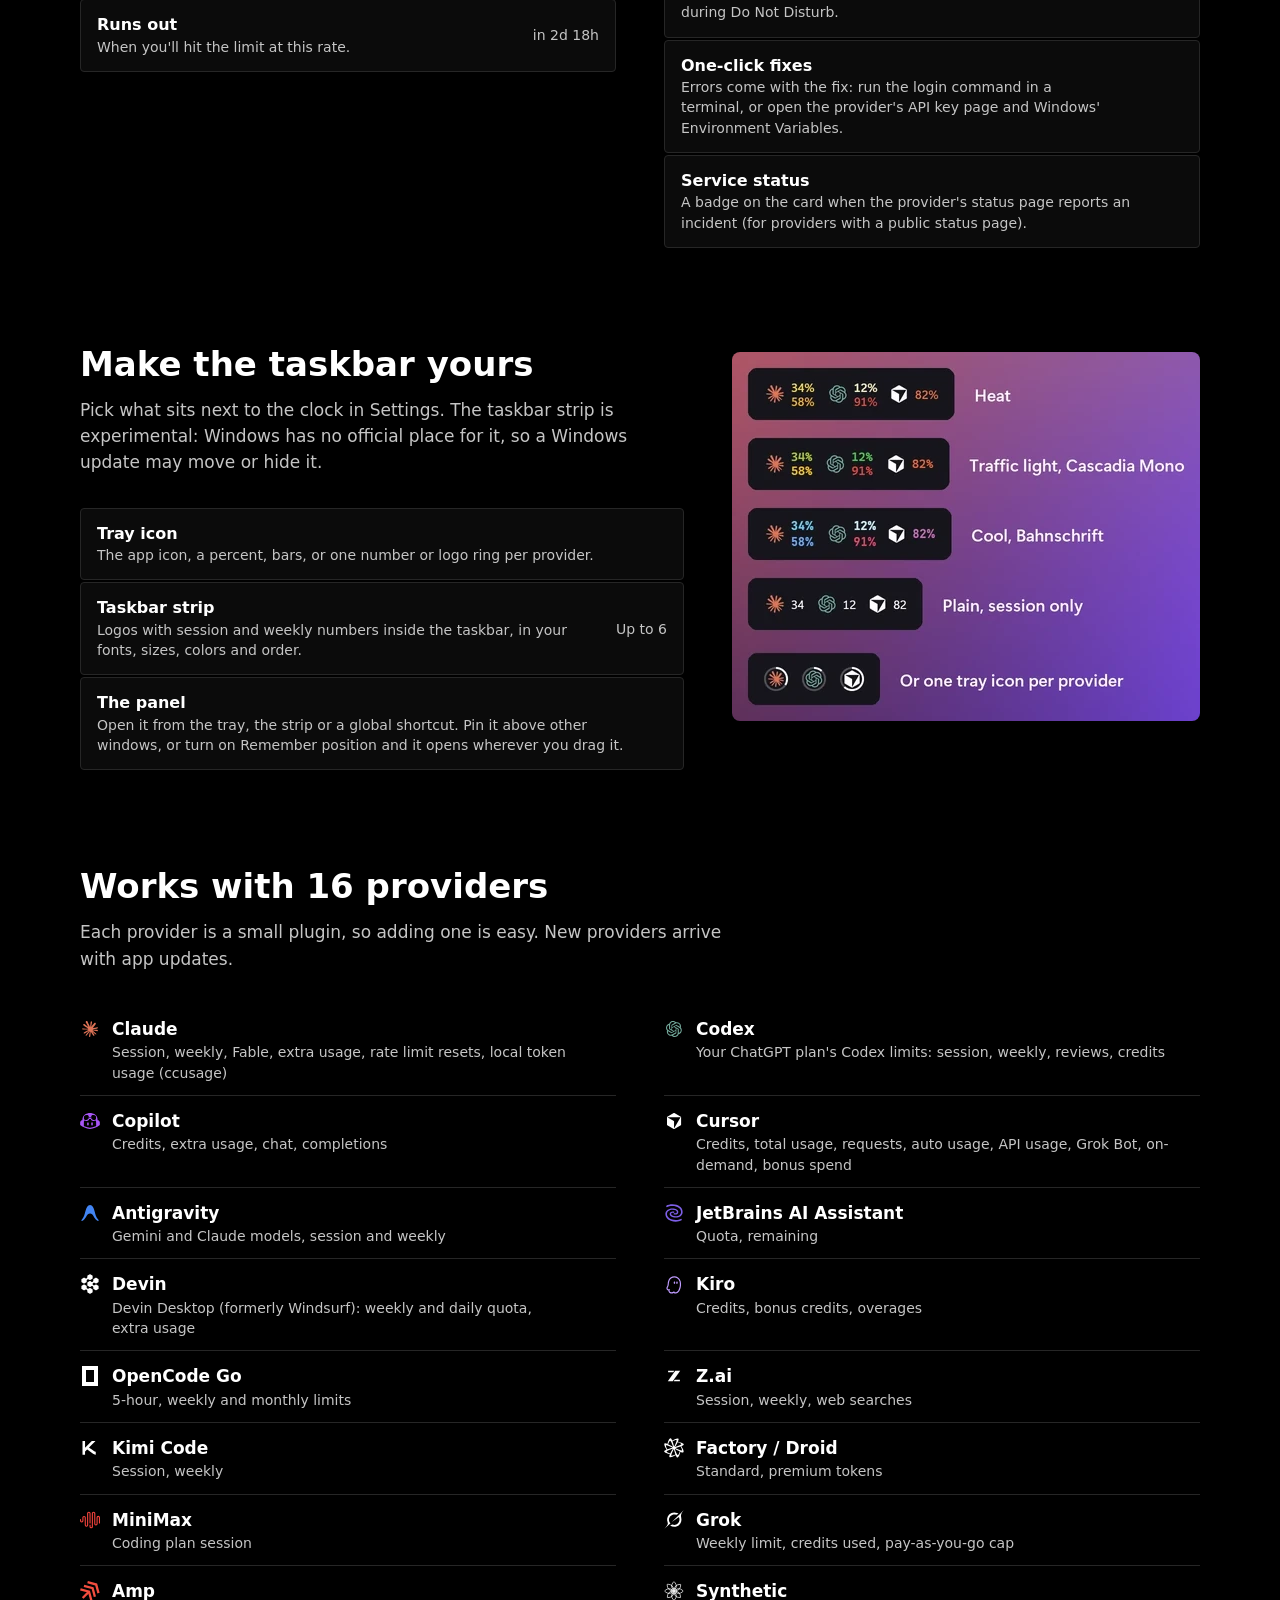
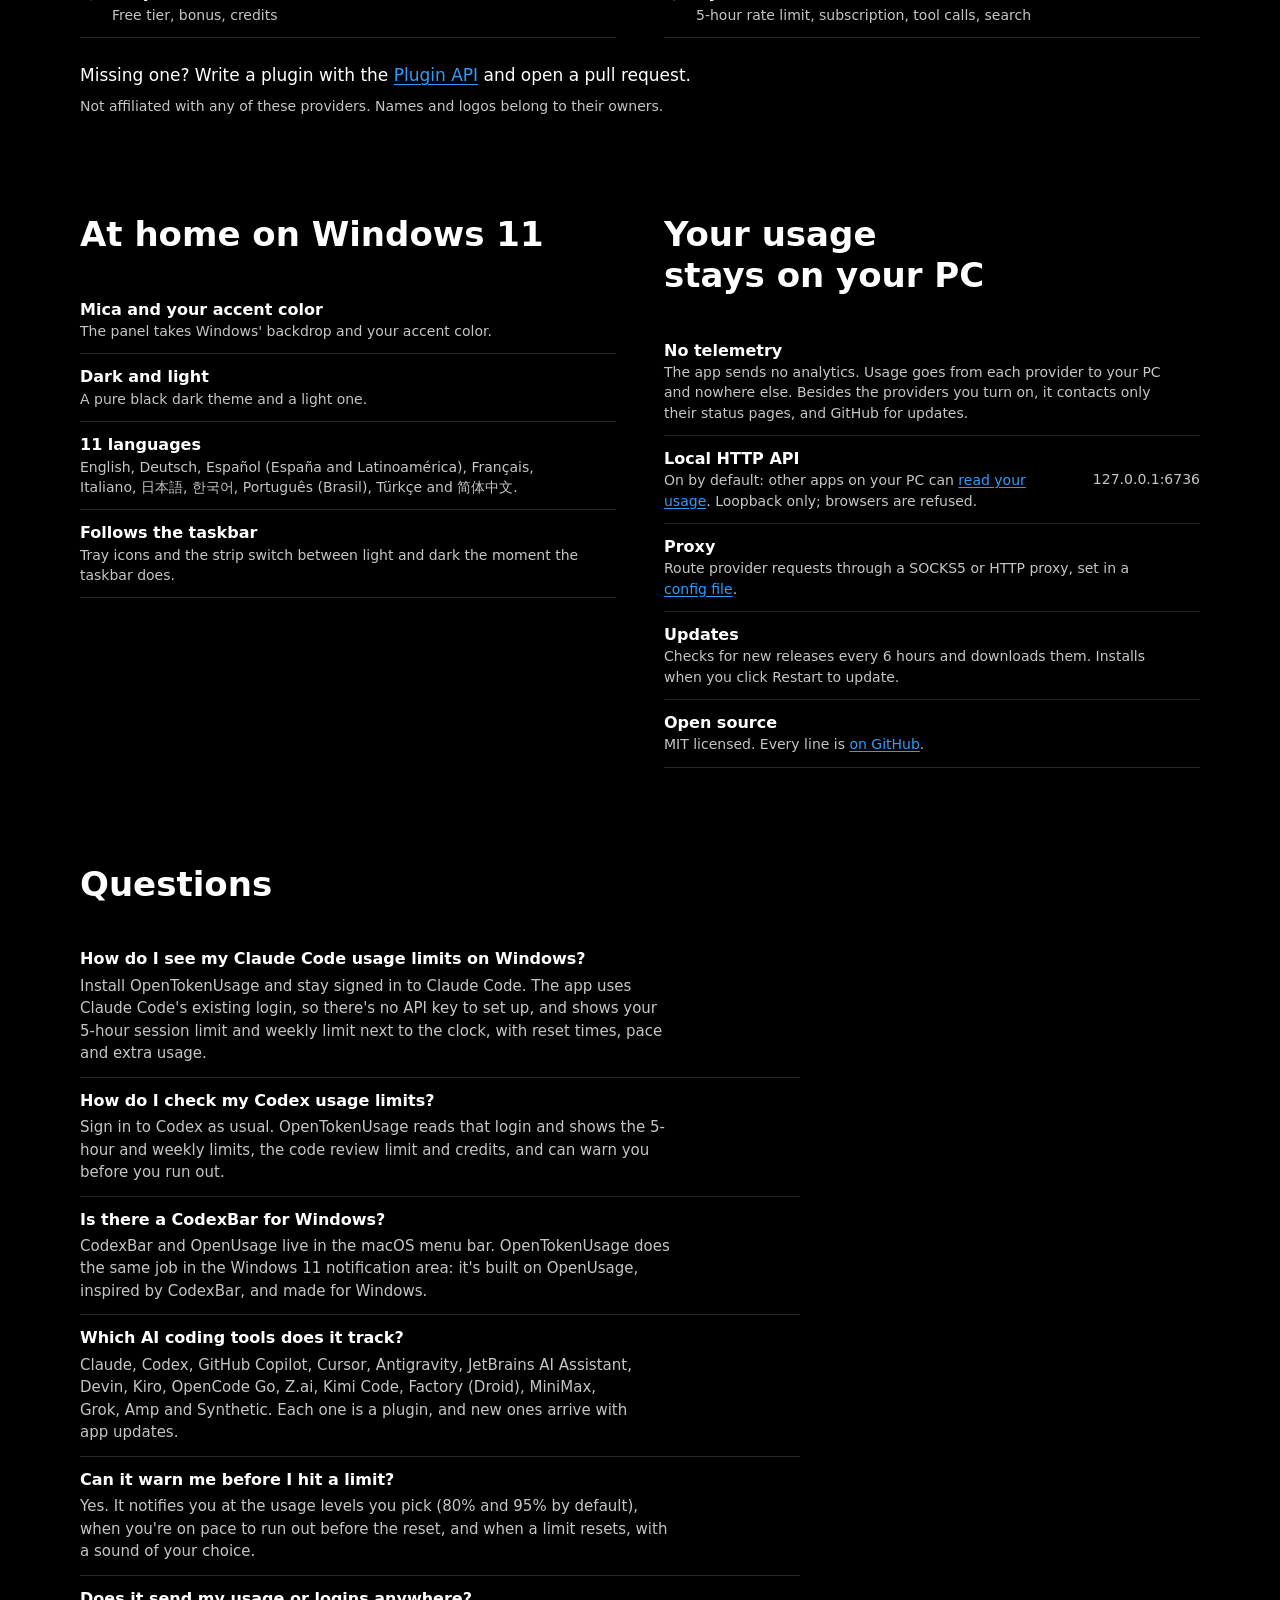
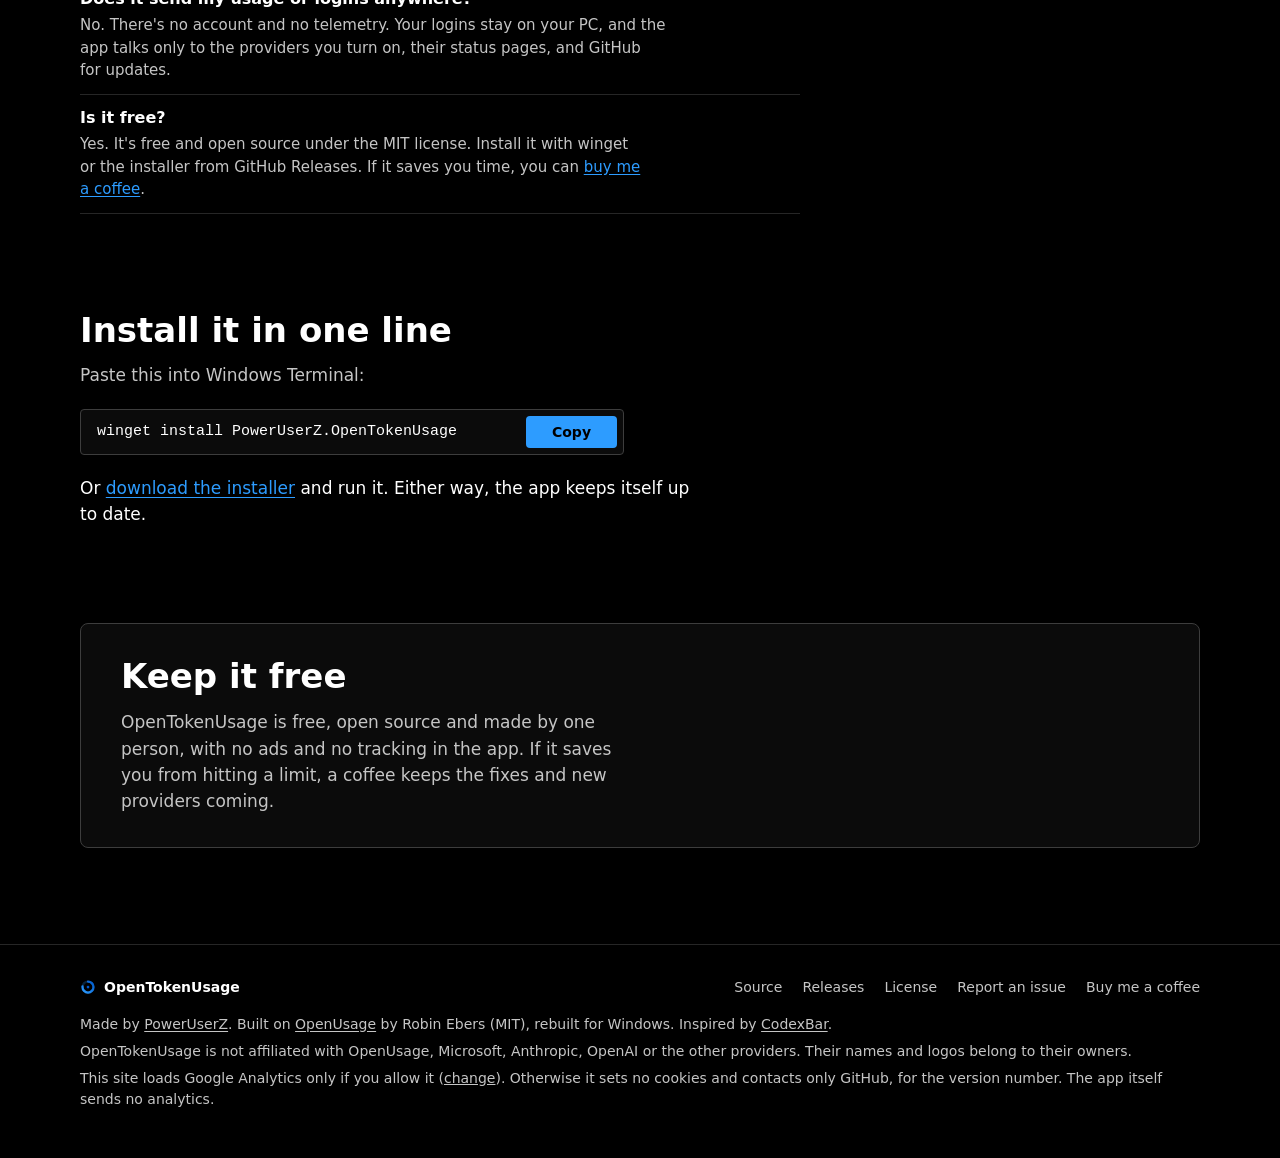
==== commit 890d3b5f: "Support card with the Buy Me a Coffee button above the footer A framed "Keep it free" section after " ====
--- a/index.html
+++ b/index.html
@@ -31,7 +31,7 @@
 <meta name="twitter:description" content="Free Windows 11 tray app that shows your Claude Code, Codex, Cursor, Copilot and 12 more AI coding limits: session and weekly usage, resets and pace. Open source.">
 <meta name="twitter:image" content="https://opentokenusage.app/assets/og.png">
 <meta name="twitter:image:alt" content="“Every AI coding limit, next to your clock.” The OpenTokenUsage panel above the Windows taskbar, with Claude, Codex and Cursor usage next to the clock">
-<link rel="stylesheet" href="assets/site.css?v=4">
+<link rel="stylesheet" href="assets/site.css?v=5">
 <script src="assets/site.js?v=2" defer></script>
 <script type="application/ld+json">
 {
@@ -365,6 +365,16 @@
   <p class="after">Or <a href="https://github.com/PowerUserZ/OpenTokenUsage/releases/latest" data-installer>download the installer</a> and run it. Either way, the app keeps itself up to date.</p>
 </section>
 
+<section id="support" class="wrap" aria-labelledby="support-title">
+  <div class="support">
+    <div>
+      <h2 id="support-title">Keep it free</h2>
+      <p class="intro">OpenTokenUsage is free, open source and made by one person, with no ads and no tracking in the app. If it saves you from hitting a limit, a coffee keeps the fixes and new providers coming.</p>
+    </div>
+    <a class="bmc" href="https://buymeacoffee.com/poweruserz"><img src="assets/bmc-button.png" width="218" height="61" loading="lazy" decoding="async" alt="Buy me a coffee"></a>
+  </div>
+</section>
+
 <p class="sr-only" role="status"></p>
 </main>
 
--- a/assets/site.css
+++ b/assets/site.css
@@ -245,7 +245,16 @@
 /* Sections */
 
 main section:not(.hero) { padding-top: var(--section); }
-#install { padding-bottom: var(--section); }
+#support { padding-bottom: var(--section); }
+/* The last word before the footer: a framed card with the Buy Me a Coffee button (its own graphic, hosted here) */
+.support {
+  display: grid; gap: 24px; align-items: center;
+  padding: 24px; border: 1px solid var(--frame); border-radius: 8px; background: var(--surface);
+}
+.support .intro { max-width: 52ch; }
+.bmc { justify-self: start; border-radius: 12px; }
+.bmc img { width: 218px; height: auto; transition: transform 83ms linear; }
+.bmc:hover img { transform: translateY(-1px); }
 
 .anatomy { display: grid; gap: 32px; margin-top: 32px; }
 .slab {
@@ -354,6 +363,8 @@
 }
 
 @media (min-width: 768px) {
+  .support { grid-template-columns: minmax(0, 1fr) auto; gap: 48px; padding: 32px 40px; }
+  .bmc { justify-self: end; }
   :root { --g: 24px; --section: 64px; }
   .sub { font-size: 1.25rem; }
   .flyout { width: auto; margin: 40px -12px 0 0; }
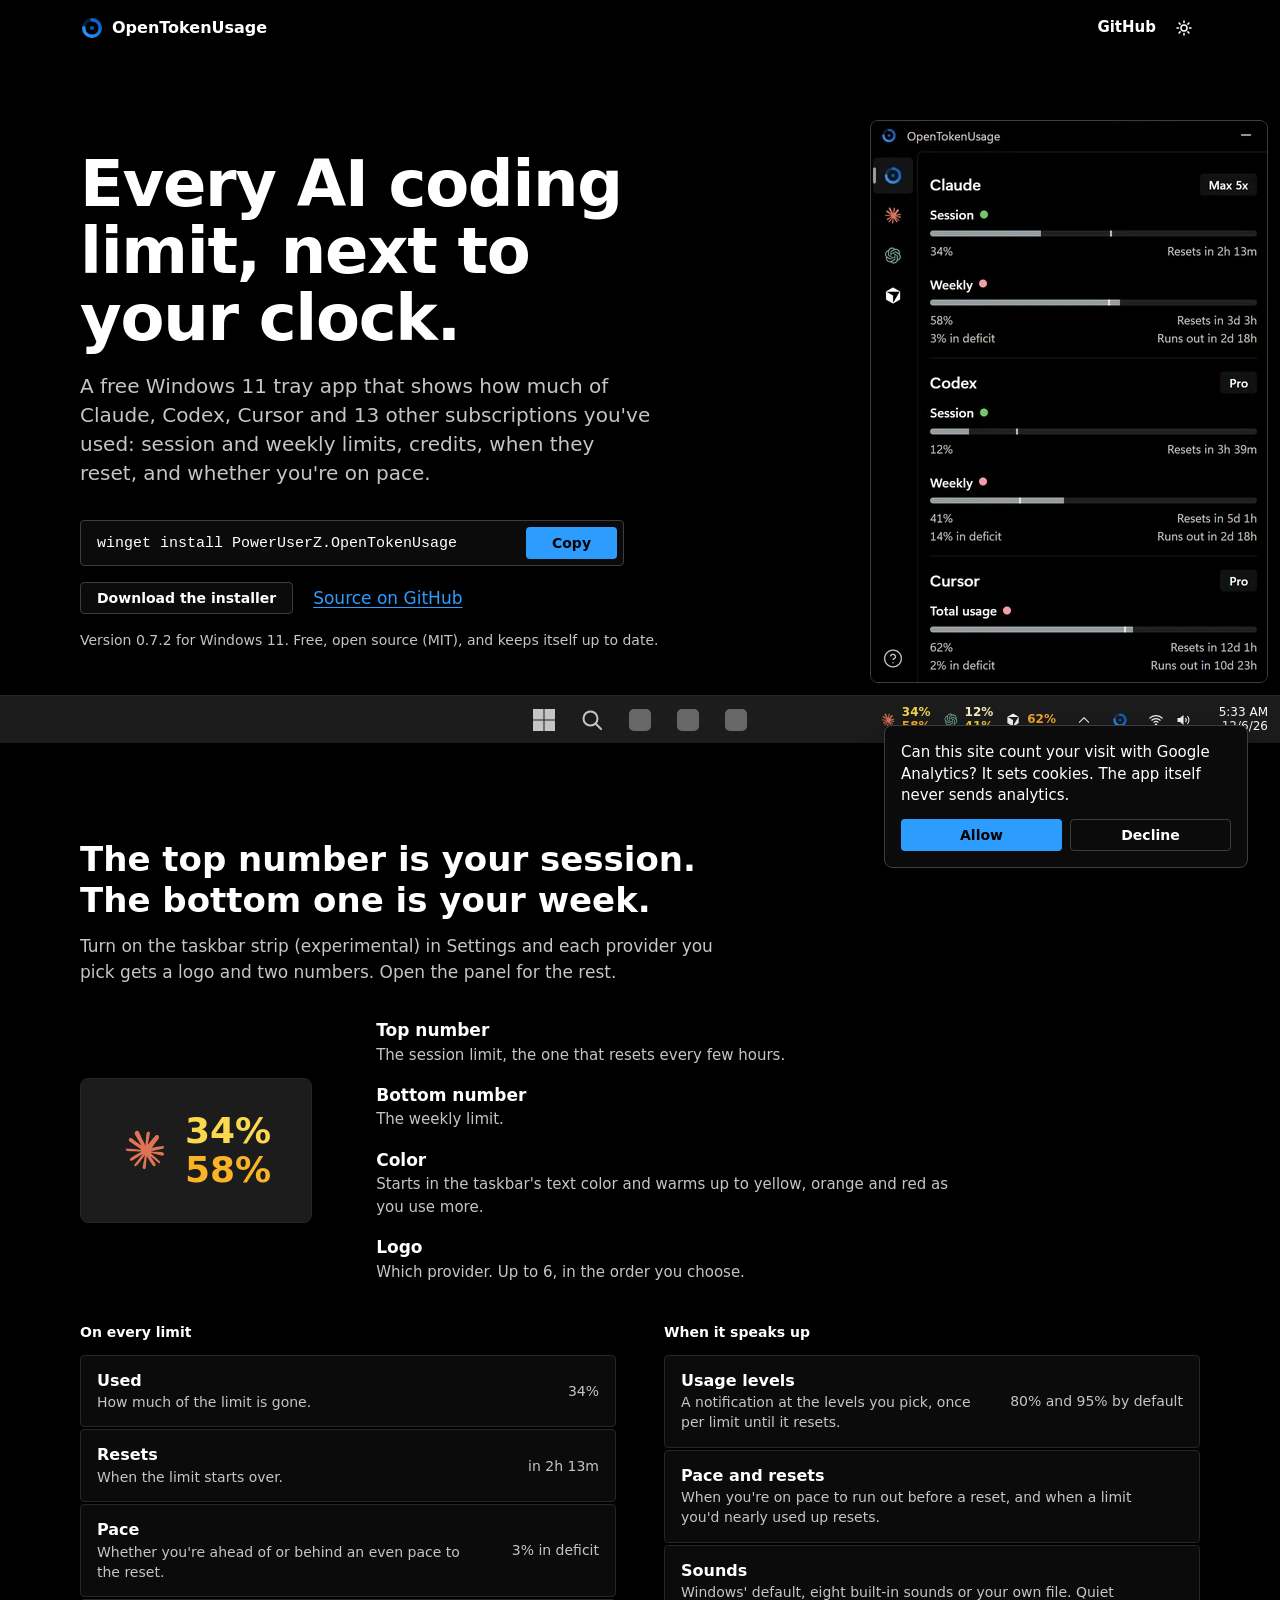
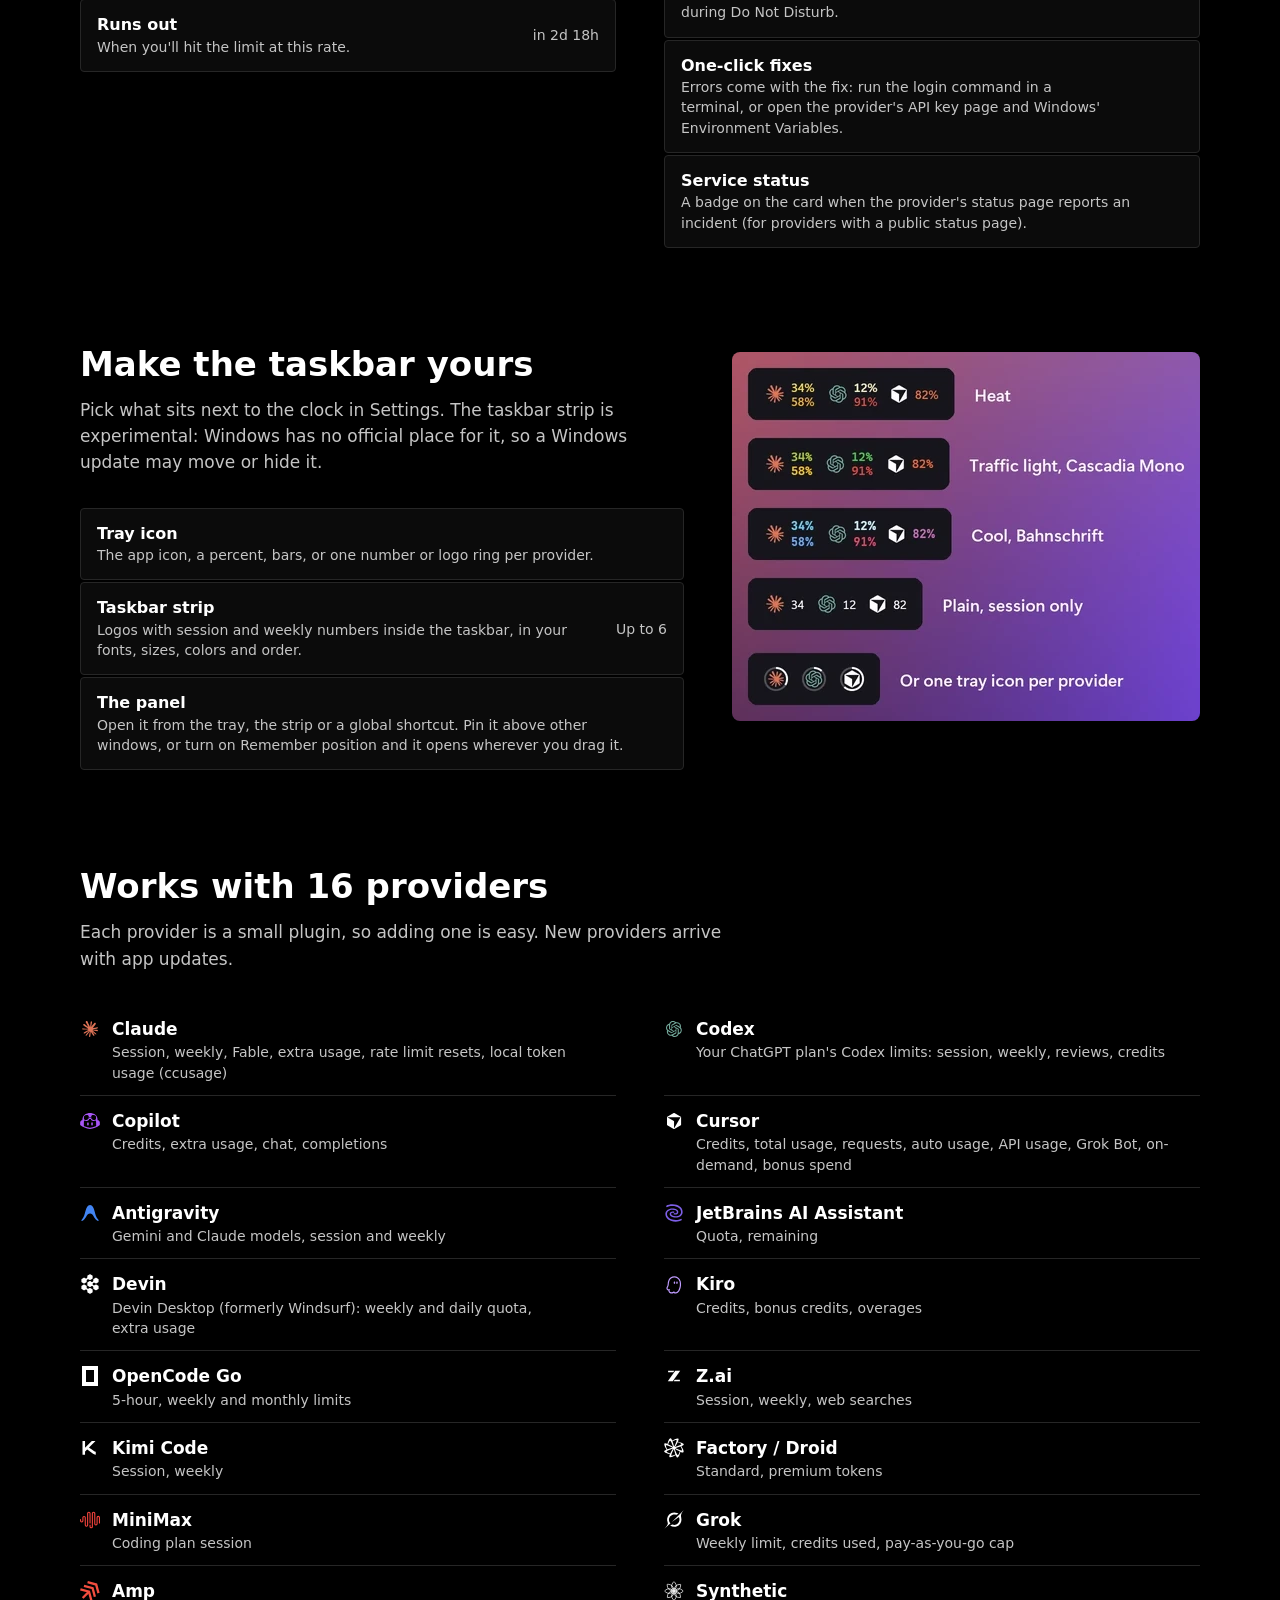
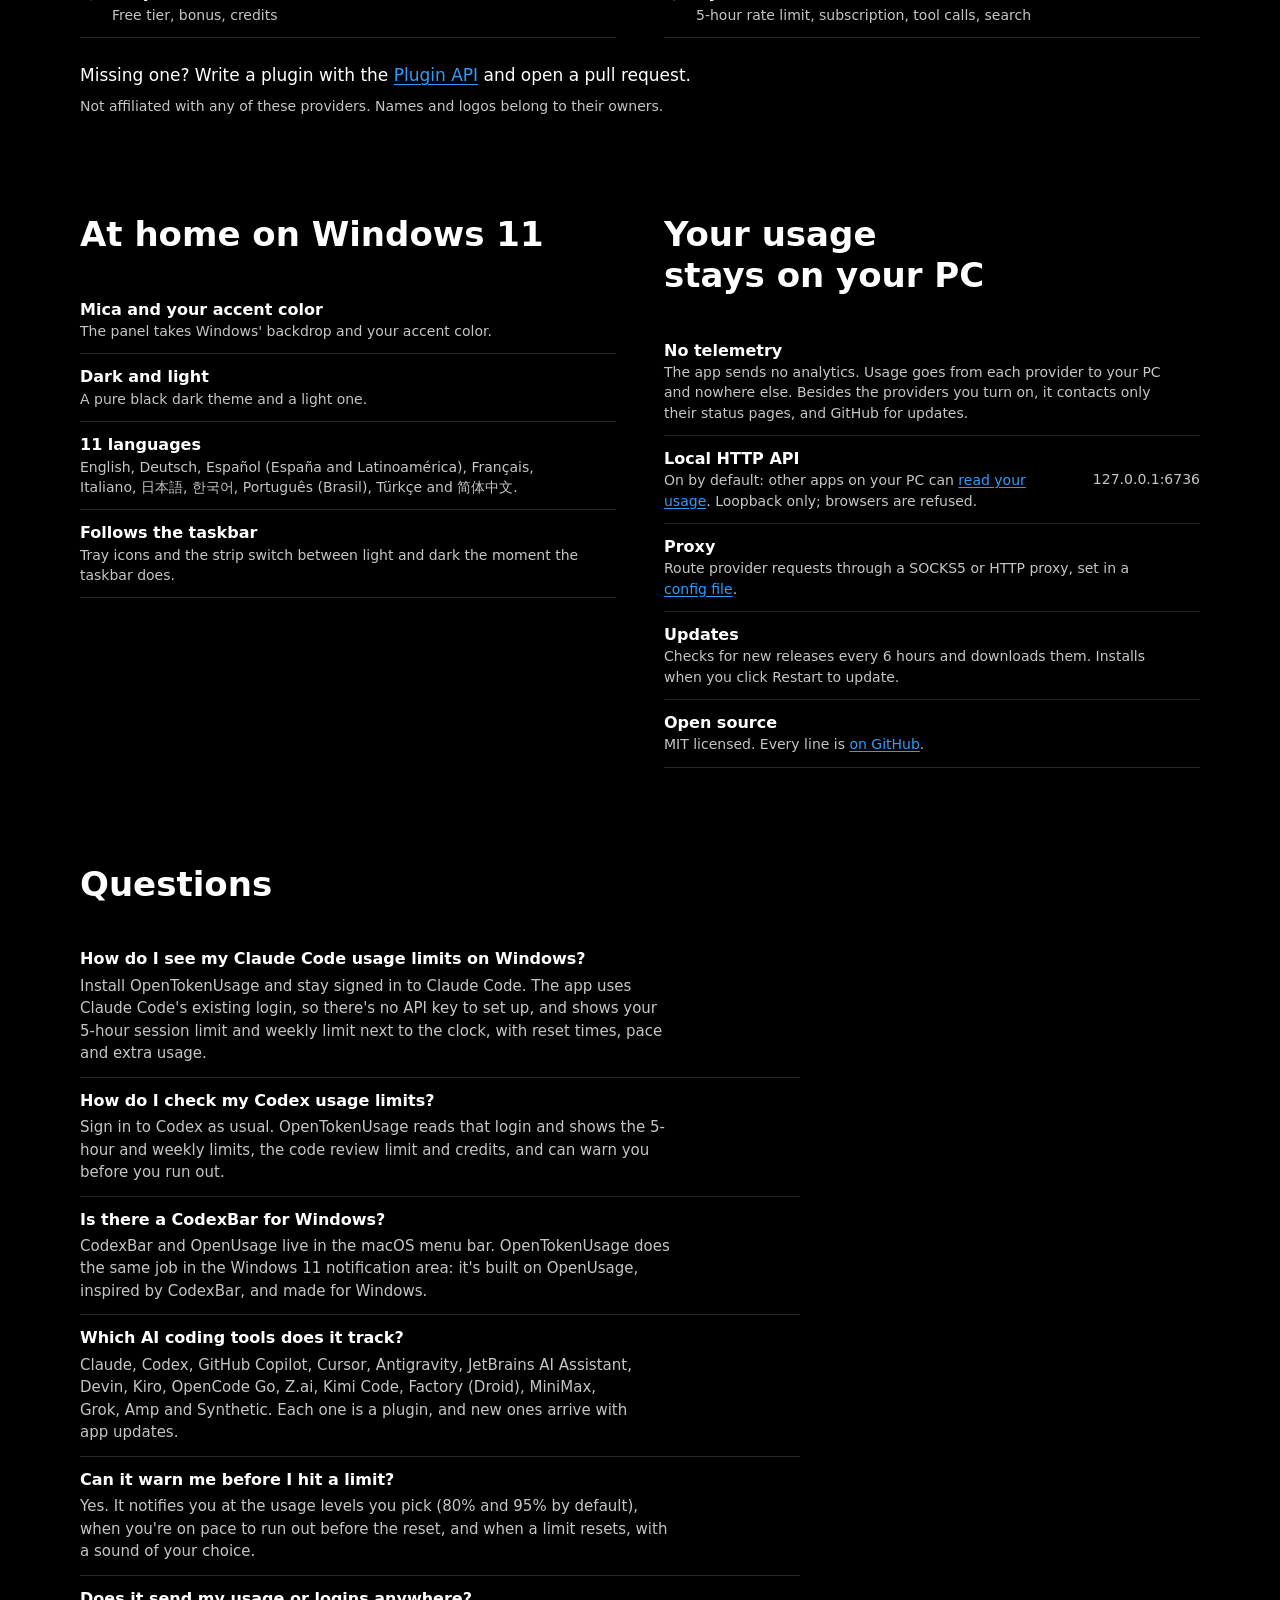
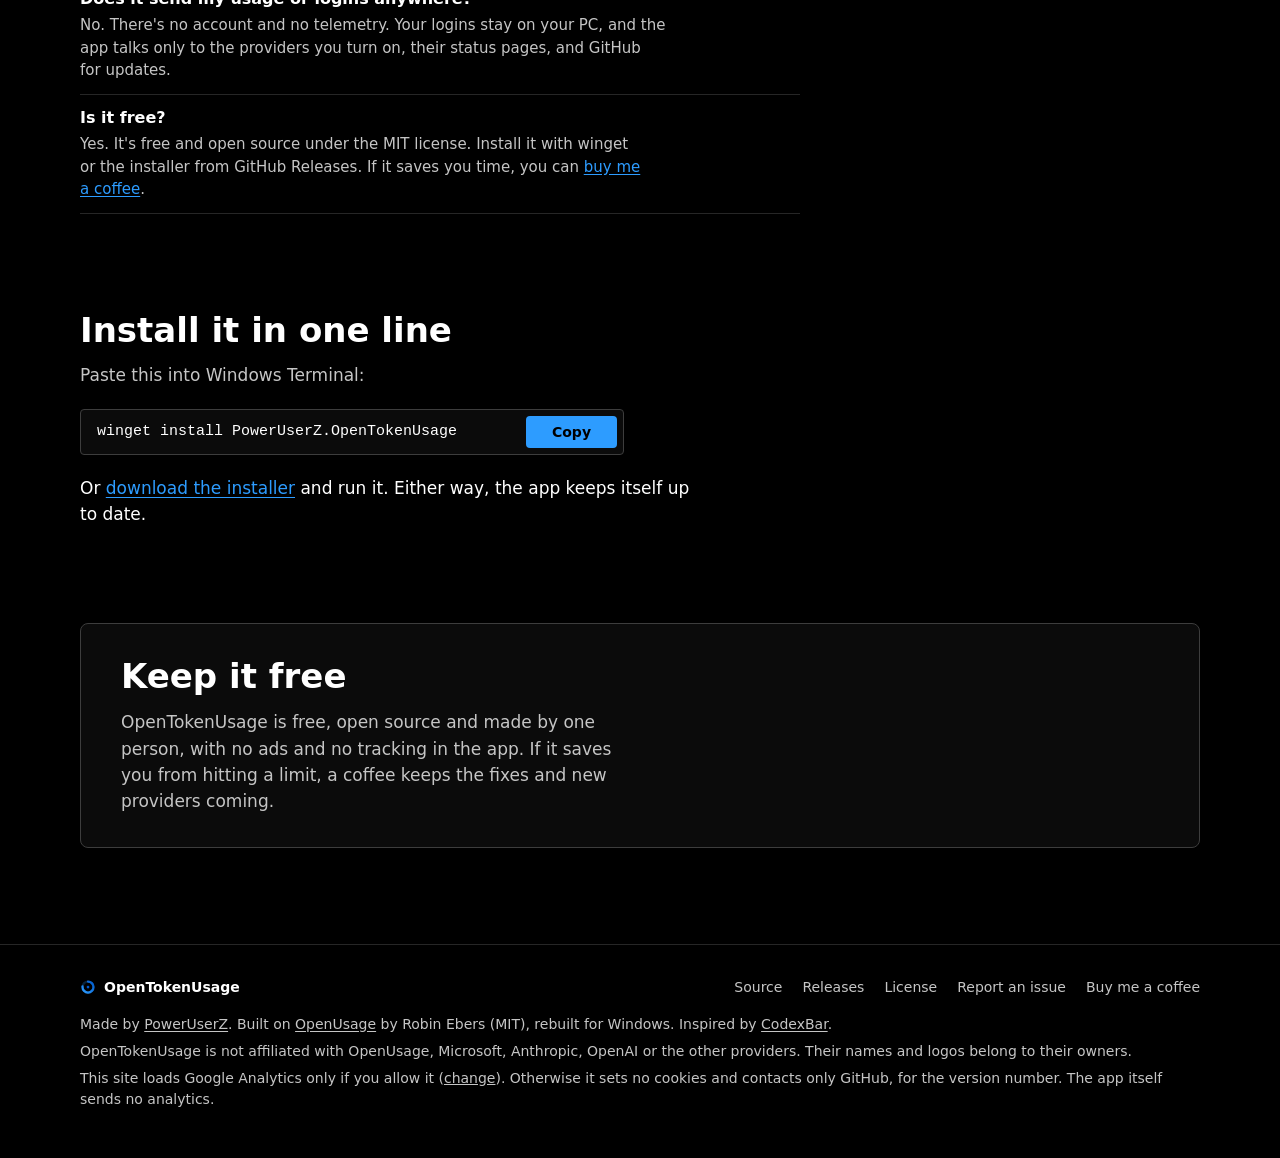
==== commit b872a3fa: "Version 0.7.2 Co-Authored-By: Claude Opus 5.5 <noreply@anthropic.com>" ====
--- a/index.html
+++ b/index.html
@@ -216,7 +216,7 @@
         <a class="btn" href="https://github.com/PowerUserZ/OpenTokenUsage/releases/latest" data-installer>Download the installer</a>
         <a href="https://github.com/PowerUserZ/OpenTokenUsage">Source on GitHub</a>
       </p>
-      <p class="meta">Version <span data-version>0.7.1</span> for Windows 11. Free, open source (MIT), and keeps itself up to date.</p>
+      <p class="meta">Version <span data-version>0.7.2</span> for Windows 11. Free, open source (MIT), and keeps itself up to date.</p>
     </div>
     <figure id="panel" class="flyout">
       <img class="for-dark" src="assets/panel-dark.webp" width="396" height="561" fetchpriority="high" decoding="async" alt="The OpenTokenUsage panel. Claude Max 5x: session 34% used, resets in 2h 13m; weekly 58% used, 3% in deficit, runs out in 2d 18h. Codex: 12% and 41%. Cursor: 62% of total usage.">
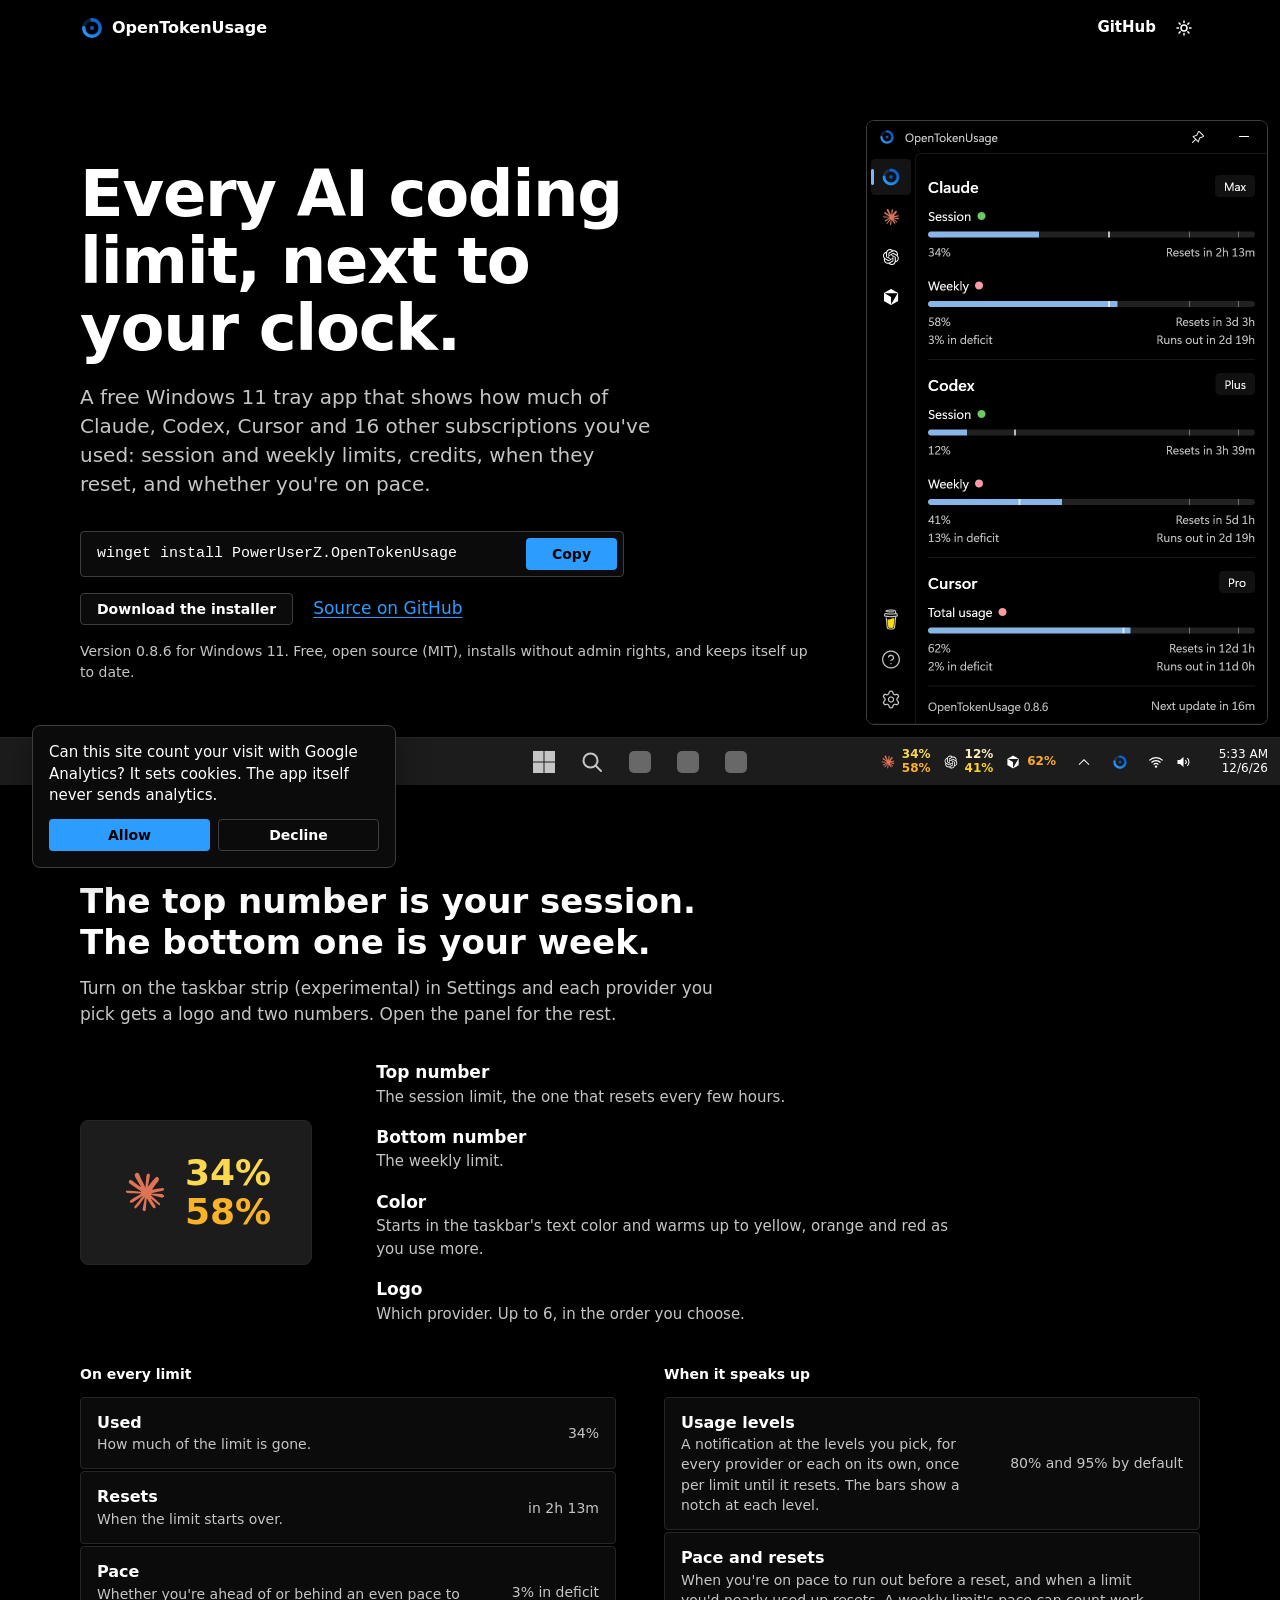
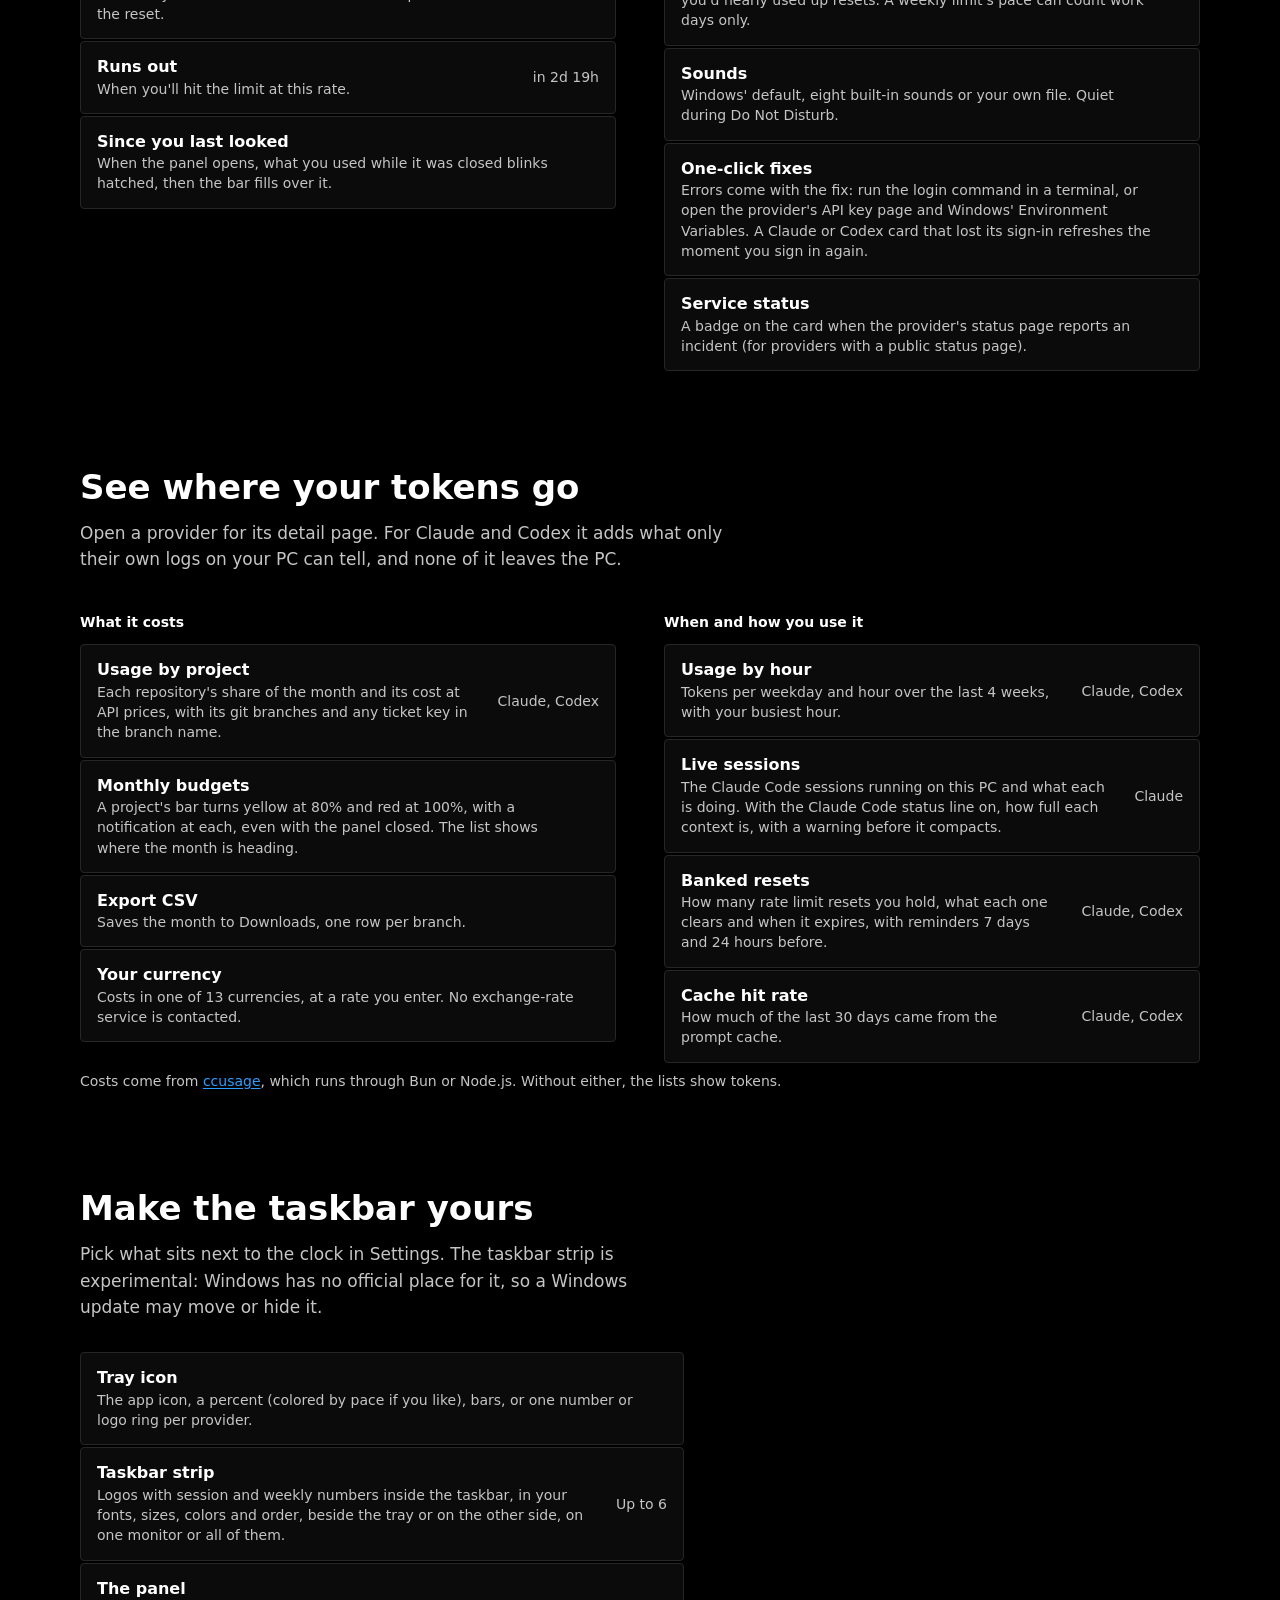
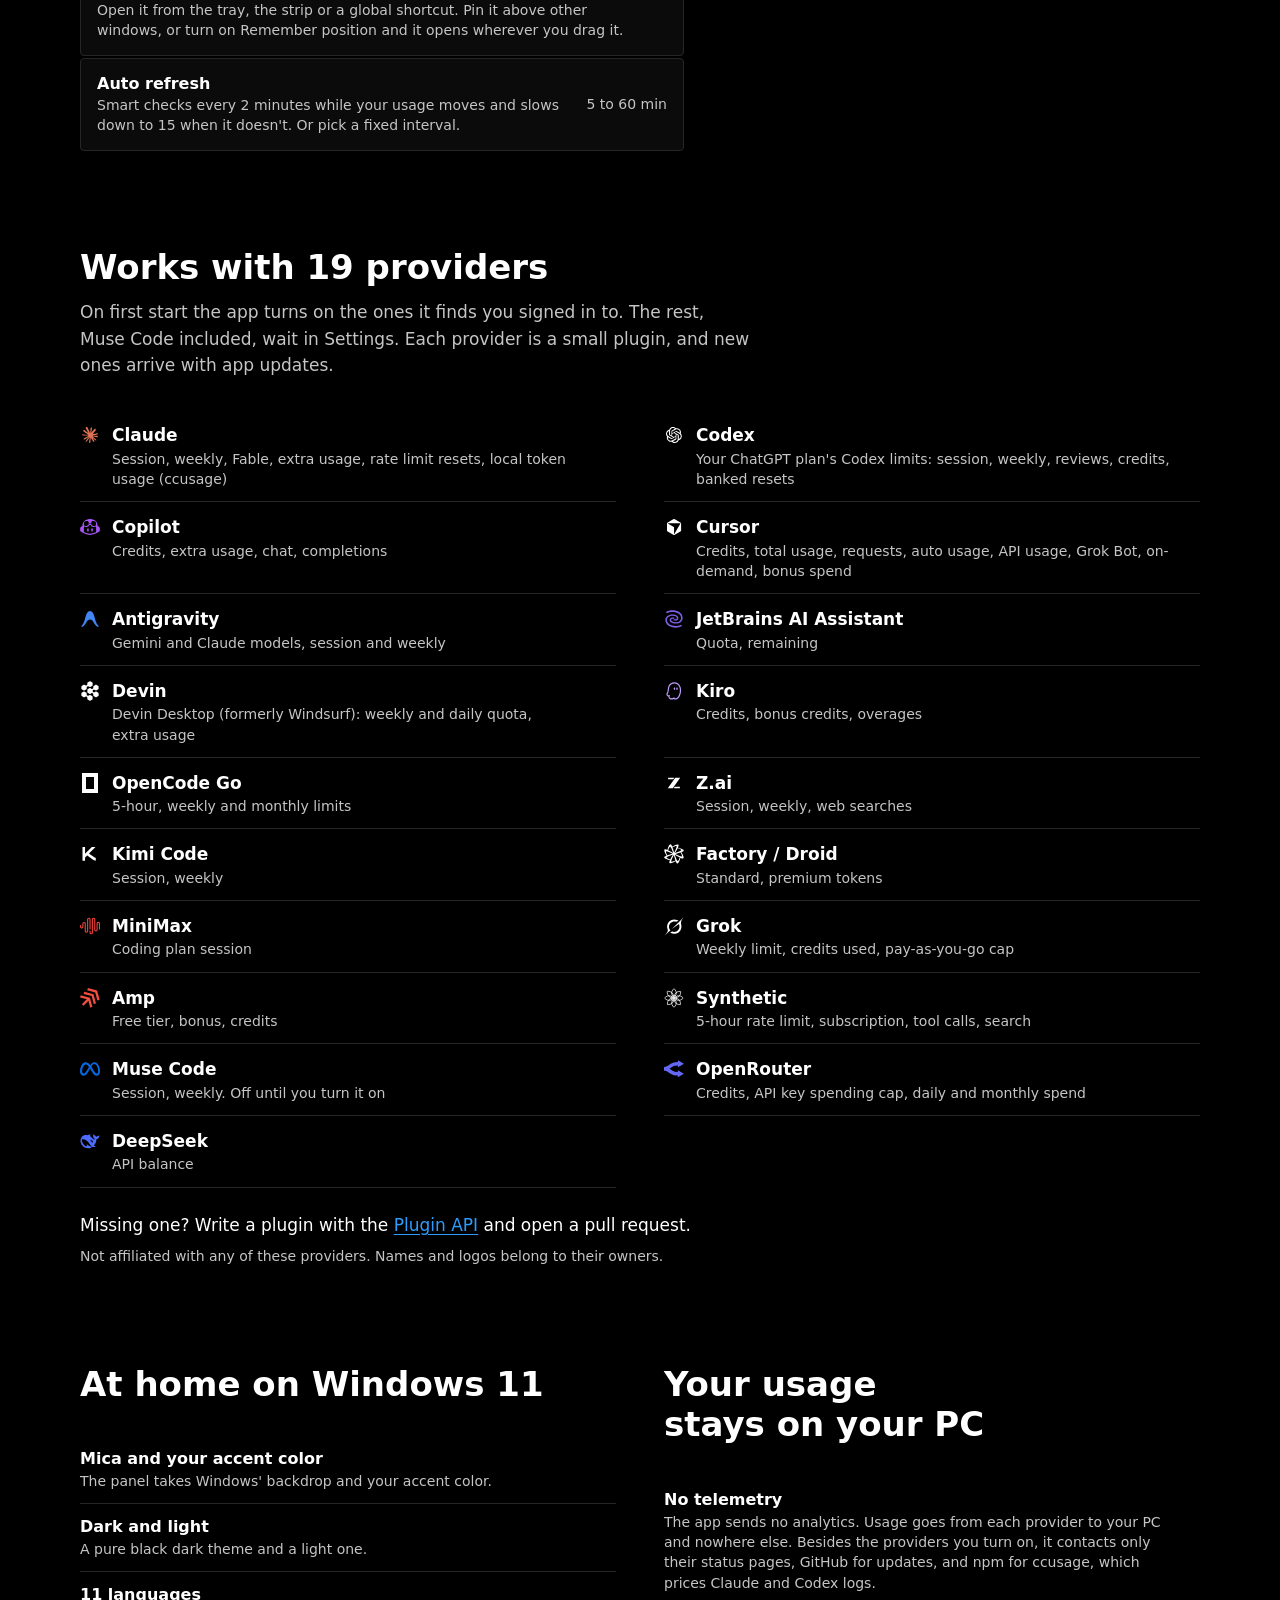
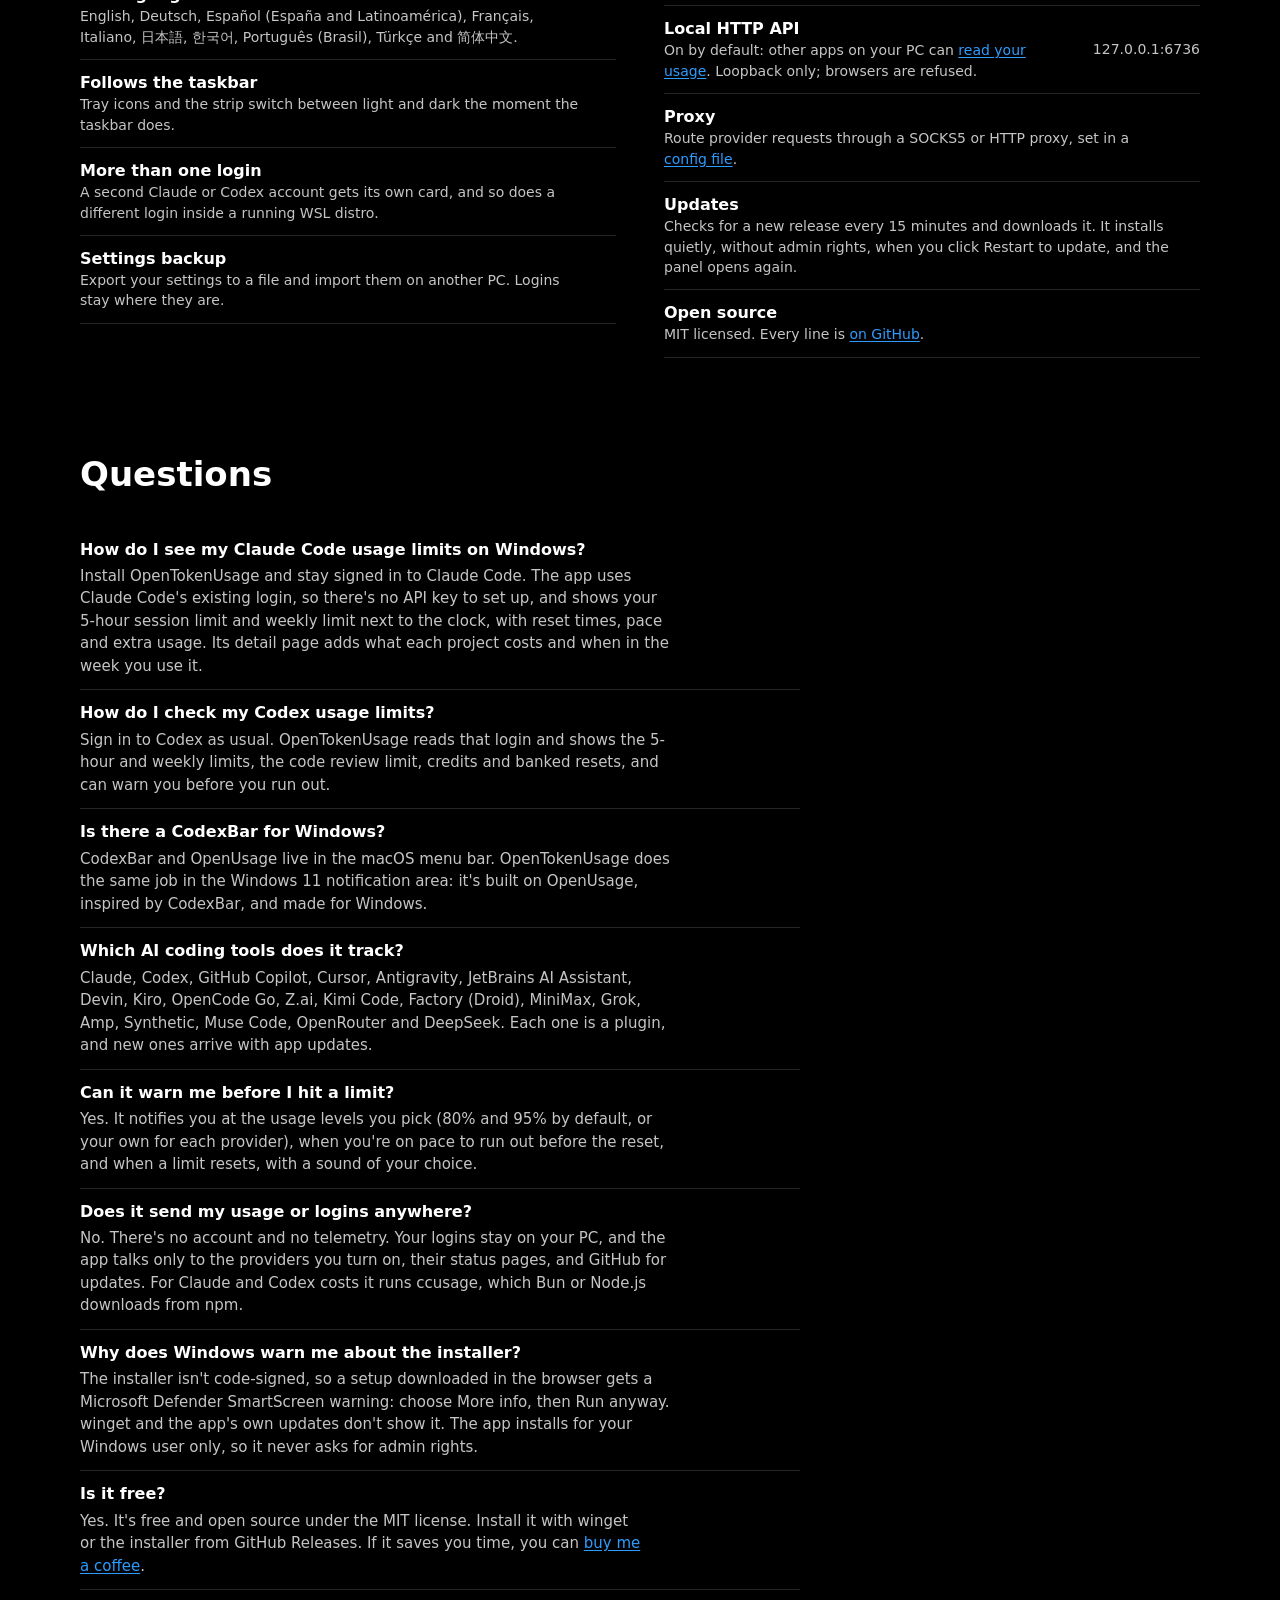
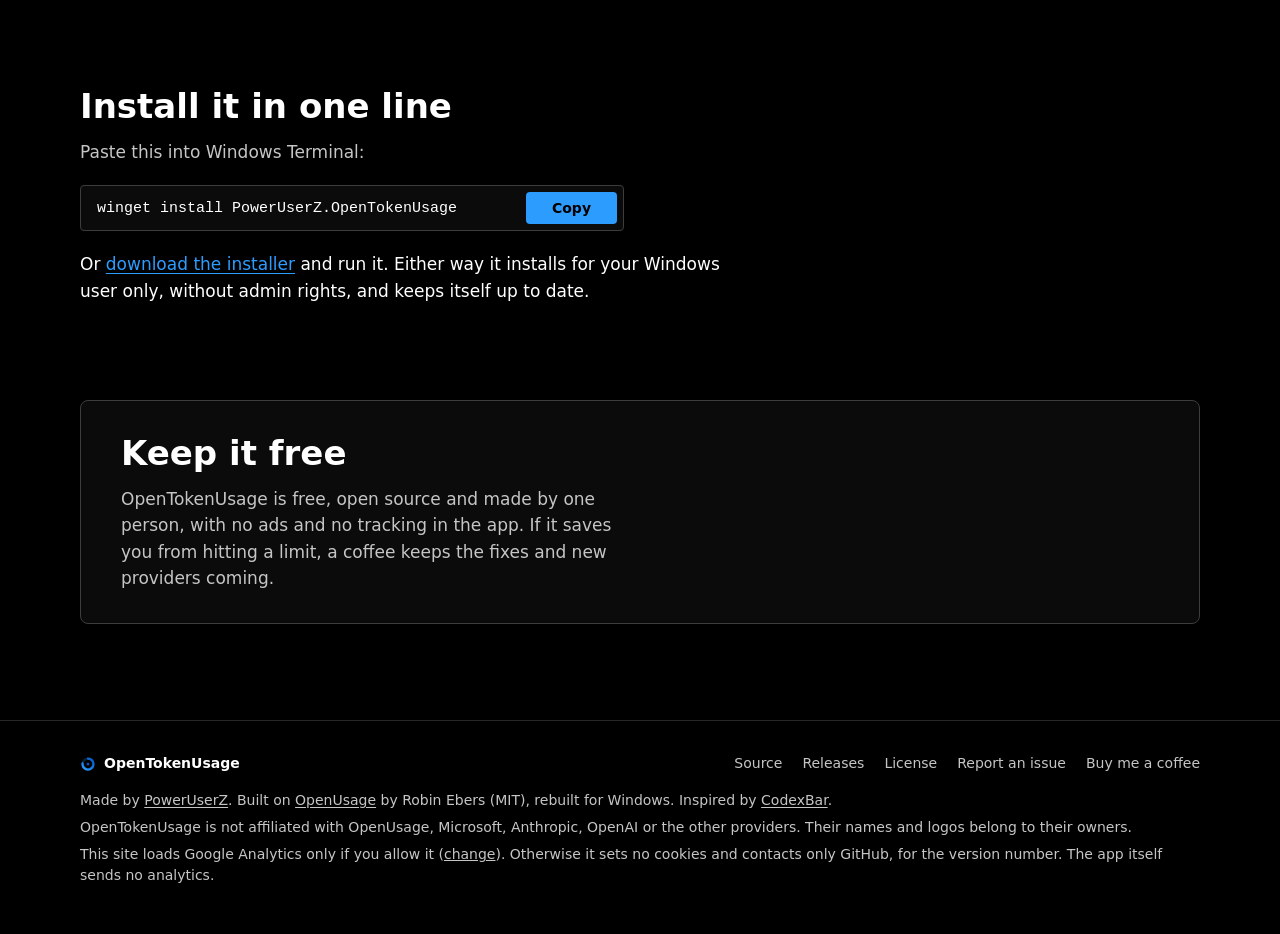
==== commit 88df35df: "Version 0.8.6: 19 providers, costs and current screenshots The page still described 0.7.2. It now li" ====
--- a/index.html
+++ b/index.html
@@ -5,7 +5,7 @@
 <meta http-equiv="Content-Security-Policy" content="default-src 'self'; img-src 'self' data: https://*.google-analytics.com https://*.googletagmanager.com; connect-src https://api.github.com https://*.google-analytics.com https://*.analytics.google.com https://*.googletagmanager.com; script-src 'self' https://www.googletagmanager.com; style-src 'self'; base-uri 'none'; form-action 'none'; object-src 'none'">
 <meta name="viewport" content="width=device-width, initial-scale=1">
 <title>Claude Code &amp; Codex usage tracker for Windows | OpenTokenUsage</title>
-<meta name="description" content="Free, open-source Windows 11 tray app for Claude Code, Codex, Cursor, Copilot and 12 more AI coding tools: session and weekly limits, resets, pace and alerts.">
+<meta name="description" content="Free, open-source Windows 11 tray app for Claude Code, Codex, Cursor, Copilot and 15 more AI coding tools: session and weekly limits, resets, pace, costs and alerts.">
 <meta name="robots" content="index, follow, max-image-preview:large, max-snippet:-1">
 <link rel="canonical" href="https://opentokenusage.app/">
 <meta name="color-scheme" content="dark">
@@ -20,19 +20,19 @@
 <meta property="og:locale" content="en_US">
 <meta property="og:url" content="https://opentokenusage.app/">
 <meta property="og:title" content="OpenTokenUsage: every AI coding limit, next to your clock">
-<meta property="og:description" content="Free Windows 11 tray app that shows your Claude Code, Codex, Cursor, Copilot and 12 more AI coding limits: session and weekly usage, resets and pace. Open source.">
-<meta property="og:image" content="https://opentokenusage.app/assets/og.png">
+<meta property="og:description" content="Free Windows 11 tray app that shows your Claude Code, Codex, Cursor, Copilot and 15 more AI coding limits: session and weekly usage, resets, pace and project costs. Open source.">
+<meta property="og:image" content="https://opentokenusage.app/assets/og.png?v=2">
 <meta property="og:image:type" content="image/png">
 <meta property="og:image:width" content="1200">
 <meta property="og:image:height" content="630">
 <meta property="og:image:alt" content="“Every AI coding limit, next to your clock.” The OpenTokenUsage panel above the Windows taskbar, with Claude, Codex and Cursor usage next to the clock">
 <meta name="twitter:card" content="summary_large_image">
 <meta name="twitter:title" content="OpenTokenUsage: every AI coding limit, next to your clock">
-<meta name="twitter:description" content="Free Windows 11 tray app that shows your Claude Code, Codex, Cursor, Copilot and 12 more AI coding limits: session and weekly usage, resets and pace. Open source.">
-<meta name="twitter:image" content="https://opentokenusage.app/assets/og.png">
+<meta name="twitter:description" content="Free Windows 11 tray app that shows your Claude Code, Codex, Cursor, Copilot and 15 more AI coding limits: session and weekly usage, resets, pace and project costs. Open source.">
+<meta name="twitter:image" content="https://opentokenusage.app/assets/og.png?v=2">
 <meta name="twitter:image:alt" content="“Every AI coding limit, next to your clock.” The OpenTokenUsage panel above the Windows taskbar, with Claude, Codex and Cursor usage next to the clock">
-<link rel="stylesheet" href="assets/site.css?v=5">
-<script src="assets/site.js?v=2" defer></script>
+<link rel="stylesheet" href="assets/site.css?v=6">
+<script src="assets/site.js?v=3" defer></script>
 <script type="application/ld+json">
 {
  "@context": "https://schema.org",
@@ -62,7 +62,7 @@
    "@type": "SoftwareApplication",
    "@id": "https://opentokenusage.app/#app",
    "name": "OpenTokenUsage",
-   "description": "A free, open-source Windows 11 tray app that shows how much of your AI coding subscriptions you've used: session and weekly limits, credits, reset times and pace for Claude Code, Codex, Cursor, GitHub Copilot and 12 more providers.",
+   "description": "A free, open-source Windows 11 tray app that shows how much of your AI coding subscriptions you've used: session and weekly limits, credits, reset times and pace for Claude Code, Codex, Cursor, GitHub Copilot and 15 more providers, and what each project costs on Claude and Codex.",
    "url": "https://opentokenusage.app/",
    "applicationCategory": "DeveloperApplication",
    "applicationSubCategory": "AI usage tracker",
@@ -88,9 +88,13 @@
    "featureList": [
     "Session (5-hour) and weekly usage limits",
     "Reset times, pace and run-out estimate",
-    "Notifications at chosen usage levels, with sounds",
+    "Notifications at chosen usage levels, per provider, with sounds",
     "Tray icon and taskbar strip with usage numbers",
+    "Project costs, monthly budgets and CSV export for Claude and Codex",
+    "Usage by hour and live Claude Code sessions",
+    "Banked rate limit resets with expiry reminders",
     "Local HTTP API on 127.0.0.1:6736",
+    "Installs per user, without admin rights",
     "No account, no telemetry"
    ],
    "keywords": "Claude Code usage, Codex usage limit, Cursor usage, GitHub Copilot quota, AI usage tracker, rate limit, Windows tray app",
@@ -136,7 +140,7 @@
      "name": "How do I see my Claude Code usage limits on Windows?",
      "acceptedAnswer": {
       "@type": "Answer",
-      "text": "Install OpenTokenUsage and stay signed in to Claude Code. The app uses Claude Code's existing login, so there's no API key to set up, and shows your 5-hour session limit and weekly limit next to the clock, with reset times, pace and extra usage."
+      "text": "Install OpenTokenUsage and stay signed in to Claude Code. The app uses Claude Code's existing login, so there's no API key to set up, and shows your 5-hour session limit and weekly limit next to the clock, with reset times, pace and extra usage. Its detail page adds what each project costs and when in the week you use it."
      }
     },
     {
@@ -144,7 +148,7 @@
      "name": "How do I check my Codex usage limits?",
      "acceptedAnswer": {
       "@type": "Answer",
-      "text": "Sign in to Codex as usual. OpenTokenUsage reads that login and shows the 5-hour and weekly limits, the code review limit and credits, and can warn you before you run out."
+      "text": "Sign in to Codex as usual. OpenTokenUsage reads that login and shows the 5-hour and weekly limits, the code review limit, credits and banked resets, and can warn you before you run out."
      }
     },
     {
@@ -160,7 +164,7 @@
      "name": "Which AI coding tools does it track?",
      "acceptedAnswer": {
       "@type": "Answer",
-      "text": "Claude, Codex, GitHub Copilot, Cursor, Antigravity, JetBrains AI Assistant, Devin, Kiro, OpenCode Go, Z.ai, Kimi Code, Factory (Droid), MiniMax, Grok, Amp and Synthetic. Each one is a plugin, and new ones arrive with app updates."
+      "text": "Claude, Codex, GitHub Copilot, Cursor, Antigravity, JetBrains AI Assistant, Devin, Kiro, OpenCode Go, Z.ai, Kimi Code, Factory (Droid), MiniMax, Grok, Amp, Synthetic, Muse Code, OpenRouter and DeepSeek. Each one is a plugin, and new ones arrive with app updates."
      }
     },
     {
@@ -168,7 +172,7 @@
      "name": "Can it warn me before I hit a limit?",
      "acceptedAnswer": {
       "@type": "Answer",
-      "text": "Yes. It notifies you at the usage levels you pick (80% and 95% by default), when you're on pace to run out before the reset, and when a limit resets, with a sound of your choice."
+      "text": "Yes. It notifies you at the usage levels you pick (80% and 95% by default, or your own for each provider), when you're on pace to run out before the reset, and when a limit resets, with a sound of your choice."
      }
     },
     {
@@ -176,7 +180,15 @@
      "name": "Does it send my usage or logins anywhere?",
      "acceptedAnswer": {
       "@type": "Answer",
-      "text": "No. There's no account and no telemetry. Your logins stay on your PC, and the app talks only to the providers you turn on, their status pages, and GitHub for updates."
+      "text": "No. There's no account and no telemetry. Your logins stay on your PC, and the app talks only to the providers you turn on, their status pages, and GitHub for updates. For Claude and Codex costs it runs ccusage, which Bun or Node.js downloads from npm."
+     }
+    },
+    {
+     "@type": "Question",
+     "name": "Why does Windows warn me about the installer?",
+     "acceptedAnswer": {
+      "@type": "Answer",
+      "text": "The installer isn't code-signed, so a setup downloaded in the browser gets a Microsoft Defender SmartScreen warning: choose More info, then Run anyway. winget and the app's own updates don't show it. The app installs for your Windows user only, so it never asks for admin rights."
      }
     },
     {
@@ -184,7 +196,7 @@
      "name": "Is it free?",
      "acceptedAnswer": {
       "@type": "Answer",
-      "text": "Yes. It's free and open source under the MIT license. Install it with winget or the installer from GitHub Releases. If it saves you time, you can buy me a coffee at buymeacoffee.com/PowerUserZ."
+      "text": "Yes. It's free and open source under the MIT license. Install it with winget or the installer from GitHub Releases. If it saves you time, you can buy me a coffee."
      }
     }
    ]
@@ -207,7 +219,7 @@
   <div class="hero-top">
     <div class="hero-copy">
       <h1 id="hero-title">Every AI coding limit, next to your clock.</h1>
-      <p class="sub">A free Windows 11 tray app that shows how much of Claude, Codex, Cursor and 13 other subscriptions you've used: session and weekly limits, credits, when they reset, and whether you're on pace.</p>
+      <p class="sub">A free Windows 11 tray app that shows how much of Claude, Codex, Cursor and 16 other subscriptions you've used: session and weekly limits, credits, when they reset, and whether you're on pace.</p>
       <div class="install">
         <code class="cmd">winget install <wbr>PowerUserZ.<wbr>OpenTokenUsage</code>
         <button type="button" class="btn-accent" data-copy="winget install PowerUserZ.OpenTokenUsage" aria-label="Copy the winget command" hidden>Copy</button>
@@ -216,11 +228,11 @@
         <a class="btn" href="https://github.com/PowerUserZ/OpenTokenUsage/releases/latest" data-installer>Download the installer</a>
         <a href="https://github.com/PowerUserZ/OpenTokenUsage">Source on GitHub</a>
       </p>
-      <p class="meta">Version <span data-version>0.7.2</span> for Windows 11. Free, open source (MIT), and keeps itself up to date.</p>
+      <p class="meta">Version <span data-version>0.8.6</span> for Windows 11. Free, open source (MIT), installs without admin rights, and keeps itself up to date.</p>
     </div>
     <figure id="panel" class="flyout">
-      <img class="for-dark" src="assets/panel-dark.webp" width="396" height="561" fetchpriority="high" decoding="async" alt="The OpenTokenUsage panel. Claude Max 5x: session 34% used, resets in 2h 13m; weekly 58% used, 3% in deficit, runs out in 2d 18h. Codex: 12% and 41%. Cursor: 62% of total usage.">
-      <img class="for-light" src="assets/panel-light.webp" width="396" height="561" loading="lazy" decoding="async" alt="The OpenTokenUsage panel. Claude Max 5x: session 34% used, resets in 2h 13m; weekly 58% used, 3% in deficit, runs out in 2d 18h. Codex: 12% and 41%. Cursor: 62% of total usage.">
+      <img class="for-dark" src="assets/panel-dark.webp?v=2" width="400" height="603" fetchpriority="high" decoding="async" alt="The OpenTokenUsage panel. Claude Max: session 34% used, resets in 2h 13m; weekly 58% used, 3% in deficit, runs out in 2d 19h. Codex Plus: 12% and 41%. Cursor Pro: 62% of total usage.">
+      <img class="for-light" src="assets/panel-light.webp?v=2" width="400" height="603" loading="lazy" decoding="async" alt="The OpenTokenUsage panel. Claude Max: session 34% used, resets in 2h 13m; weekly 58% used, 3% in deficit, runs out in 2d 19h. Codex Plus: 12% and 41%. Cursor Pro: 62% of total usage.">
     </figure>
   </div>
 
@@ -263,20 +275,47 @@
     <li><div><p class="rt">Used</p><p class="rd">How much of the limit is gone.</p></div><span class="val">34%</span></li>
     <li><div><p class="rt">Resets</p><p class="rd">When the limit starts over.</p></div><span class="val">in 2h 13m</span></li>
     <li><div><p class="rt">Pace</p><p class="rd">Whether you're ahead of or behind an even pace to the reset.</p></div><span class="val">3% in deficit</span></li>
-    <li><div><p class="rt">Runs out</p><p class="rd">When you'll hit the limit at this rate.</p></div><span class="val">in 2d 18h</span></li>
+    <li><div><p class="rt">Runs out</p><p class="rd">When you'll hit the limit at this rate.</p></div><span class="val">in 2d 19h</span></li>
+    <li><div><p class="rt">Since you last looked</p><p class="rd">When the panel opens, what you used while it was closed blinks hatched, then the bar fills over it.</p></div></li>
   </ul>
   </div>
   <div>
   <h3>When it speaks up</h3>
   <ul class="rows">
-    <li><div><p class="rt">Usage levels</p><p class="rd">A notification at the levels you pick, once per limit until it resets.</p></div><span class="val">80% and 95% by default</span></li>
-    <li><div><p class="rt">Pace and resets</p><p class="rd">When you're on pace to run out before a reset, and when a limit you'd nearly used up resets.</p></div></li>
+    <li><div><p class="rt">Usage levels</p><p class="rd">A notification at the levels you pick, for every provider or each on its own, once per limit until it resets. The bars show a notch at each level.</p></div><span class="val">80% and 95% by default</span></li>
+    <li><div><p class="rt">Pace and resets</p><p class="rd">When you're on pace to run out before a reset, and when a limit you'd nearly used up resets. A weekly limit's pace can count work days only.</p></div></li>
     <li><div><p class="rt">Sounds</p><p class="rd">Windows' default, eight built-in sounds or your own file. Quiet during Do&nbsp;Not&nbsp;Disturb.</p></div></li>
-    <li><div><p class="rt">One-click fixes</p><p class="rd">Errors come with the fix: run the login command in a terminal, or open the provider's API key page and Windows' Environment Variables.</p></div></li>
+    <li><div><p class="rt">One-click fixes</p><p class="rd">Errors come with the fix: run the login command in a terminal, or open the provider's API key page and Windows' Environment Variables. A Claude or Codex card that lost its sign-in refreshes the moment you sign in again.</p></div></li>
     <li><div><p class="rt">Service status</p><p class="rd">A badge on the card when the provider's status page reports an incident (for providers with a public status page).</p></div></li>
   </ul>
   </div>
   </div>
+</section>
+
+<section id="details" class="wrap" aria-labelledby="details-title">
+  <h2 id="details-title">See where your tokens go</h2>
+  <p class="intro">Open a provider for its detail page. For Claude and Codex it adds what only their own logs on your PC can tell, and none of it leaves the PC.</p>
+  <div class="groups">
+  <div>
+  <h3>What it costs</h3>
+  <ul class="rows">
+    <li><div><p class="rt">Usage by project</p><p class="rd">Each repository's share of the month and its cost at API prices, with its git branches and any ticket key in the branch name.</p></div><span class="val">Claude, Codex</span></li>
+    <li><div><p class="rt">Monthly budgets</p><p class="rd">A project's bar turns yellow at 80% and red at 100%, with a notification at each, even with the panel closed. The list shows where the month is heading.</p></div></li>
+    <li><div><p class="rt">Export CSV</p><p class="rd">Saves the month to Downloads, one row per branch.</p></div></li>
+    <li><div><p class="rt">Your currency</p><p class="rd">Costs in one of 13 currencies, at a rate you enter. No exchange-rate service is contacted.</p></div></li>
+  </ul>
+  </div>
+  <div>
+  <h3>When and how you use it</h3>
+  <ul class="rows">
+    <li><div><p class="rt">Usage by hour</p><p class="rd">Tokens per weekday and hour over the last 4 weeks, with your busiest hour.</p></div><span class="val">Claude, Codex</span></li>
+    <li><div><p class="rt">Live sessions</p><p class="rd">The Claude Code sessions running on this PC and what each is doing. With the Claude Code status line on, how full each context is, with a warning before it compacts.</p></div><span class="val">Claude</span></li>
+    <li><div><p class="rt">Banked resets</p><p class="rd">How many rate limit resets you hold, what each one clears and when it expires, with reminders 7 days and 24 hours before.</p></div><span class="val">Claude, Codex</span></li>
+    <li><div><p class="rt">Cache hit rate</p><p class="rd">How much of the last 30 days came from the prompt cache.</p></div><span class="val">Claude, Codex</span></li>
+  </ul>
+  </div>
+  </div>
+  <p class="fine">Costs come from <a href="https://github.com/ryoppippi/ccusage">ccusage</a>, which runs through Bun or Node.js. Without either, the lists show tokens.</p>
 </section>
 
 <section id="yours" class="wrap" aria-labelledby="yours-title">
@@ -285,21 +324,22 @@
       <h2 id="yours-title">Make the taskbar yours</h2>
       <p class="intro">Pick what sits next to the clock in Settings. The taskbar strip is experimental: Windows has no official place for it, so a Windows update may move or hide it.</p>
       <ul class="rows">
-        <li><div><p class="rt">Tray icon</p><p class="rd">The app icon, a percent, bars, or one number or logo ring per provider.</p></div></li>
-        <li><div><p class="rt">Taskbar strip</p><p class="rd">Logos with session and weekly numbers inside the taskbar, in your fonts, sizes, colors and order.</p></div><span class="val">Up to 6</span></li>
+        <li><div><p class="rt">Tray icon</p><p class="rd">The app icon, a percent (colored by pace if you like), bars, or one number or logo ring per provider.</p></div></li>
+        <li><div><p class="rt">Taskbar strip</p><p class="rd">Logos with session and weekly numbers inside the taskbar, in your fonts, sizes, colors and order, beside the tray or on the other side, on one monitor or all of them.</p></div><span class="val">Up to 6</span></li>
         <li><div><p class="rt">The panel</p><p class="rd">Open it from the tray, the strip or a global shortcut. Pin it above other windows, or turn on Remember position and it opens wherever you drag it.</p></div></li>
+        <li><div><p class="rt">Auto refresh</p><p class="rd">Smart checks every 2 minutes while your usage moves and slows down to 15 when it doesn't. Or pick a fixed interval.</p></div><span class="val">5 to 60 min</span></li>
       </ul>
     </div>
-    <img class="shot" src="assets/strip-styles.webp" width="468" height="369" loading="lazy" decoding="async" alt="The taskbar strip in four looks: the heat scale; traffic light colors in Cascadia Mono; cool colors in Bahnschrift; plain session numbers. Below them, the alternative: one tray icon per provider, each logo inside a usage ring.">
+    <img class="shot" src="assets/strip-styles.webp?v=2" width="468" height="420" loading="lazy" decoding="async" alt="Five Windows 11 taskbars, each next to the clock: the strip with the heat scale; with traffic light colors in Cascadia Mono; with cool colors in Bahnschrift; plain session numbers; and the alternative, one tray icon per provider, each logo inside a usage ring.">
   </div>
 </section>
 
 <section id="providers" class="wrap" aria-labelledby="providers-title">
-  <h2 id="providers-title">Works with 16 providers</h2>
-  <p class="intro">Each provider is a small plugin, so adding one is easy. New providers arrive with app updates.</p>
+  <h2 id="providers-title">Works with 19 providers</h2>
+  <p class="intro">On first start the app turns on the ones it finds you signed in to. The rest, Muse Code included, wait in Settings. Each provider is a small plugin, and new ones arrive with app updates.</p>
   <ul class="providers">
     <li><span class="pi p-claude"></span><div><p class="pn">Claude</p><p class="pt">Session, weekly, Fable, extra usage, rate limit resets, local token usage (ccusage)</p></div></li>
-    <li><span class="pi p-codex"></span><div><p class="pn">Codex</p><p class="pt">Your ChatGPT plan's Codex limits: session, weekly, reviews, credits</p></div></li>
+    <li><span class="pi p-codex"></span><div><p class="pn">Codex</p><p class="pt">Your ChatGPT plan's Codex limits: session, weekly, reviews, credits, banked resets</p></div></li>
     <li><span class="pi p-copilot"></span><div><p class="pn">Copilot</p><p class="pt">Credits, extra usage, chat, completions</p></div></li>
     <li><span class="pi p-cursor"></span><div><p class="pn">Cursor</p><p class="pt">Credits, total usage, requests, auto usage, API usage, Grok Bot, on-demand, bonus spend</p></div></li>
     <li><span class="pi p-antigravity"></span><div><p class="pn">Antigravity</p><p class="pt">Gemini and Claude models, session and weekly</p></div></li>
@@ -314,6 +354,9 @@
     <li><span class="pi p-grok"></span><div><p class="pn">Grok</p><p class="pt">Weekly limit, credits used, pay-as-you-go cap</p></div></li>
     <li><span class="pi p-amp"></span><div><p class="pn">Amp</p><p class="pt">Free tier, bonus, credits</p></div></li>
     <li><span class="pi p-synthetic"></span><div><p class="pn">Synthetic</p><p class="pt">5-hour rate limit, subscription, tool calls, search</p></div></li>
+    <li><span class="pi p-muse"></span><div><p class="pn">Muse Code</p><p class="pt">Session, weekly. Off until you turn it on</p></div></li>
+    <li><span class="pi p-openrouter"></span><div><p class="pn">OpenRouter</p><p class="pt">Credits, API key spending cap, daily and monthly spend</p></div></li>
+    <li><span class="pi p-deepseek"></span><div><p class="pn">DeepSeek</p><p class="pt">API balance</p></div></li>
   </ul>
   <p class="more">Missing one? Write a plugin with the <a href="https://github.com/PowerUserZ/OpenTokenUsage/blob/main/docs/plugins/api.md">Plugin API</a> and open a pull request.</p>
   <p class="fine">Not affiliated with any of these providers. Names and logos belong to their owners.</p>
@@ -327,16 +370,18 @@
     <li><div><p class="rt">Dark and light</p><p class="rd">A pure black dark theme and a light one.</p></div></li>
     <li><div><p class="rt">11 languages</p><p class="rd">English, <span lang="de">Deutsch</span>, <span lang="es">Español</span> (<span lang="es">España</span> and <span lang="es">Latinoamérica</span>), <span lang="fr">Français</span>, <span lang="it">Italiano</span>, <span lang="ja">日本語</span>, <span lang="ko">한국어</span>, <span lang="pt-BR">Português (Brasil)</span>, <span lang="tr">Türkçe</span> and <span lang="zh-Hans">简体中文</span>.</p></div></li>
     <li><div><p class="rt">Follows the taskbar</p><p class="rd">Tray icons and the strip switch between light and dark the moment the taskbar does.</p></div></li>
+    <li><div><p class="rt">More than one login</p><p class="rd">A second Claude or Codex account gets its own card, and so does a different login inside a running WSL distro.</p></div></li>
+    <li><div><p class="rt">Settings backup</p><p class="rd">Export your settings to a file and import them on another PC. Logins stay where they are.</p></div></li>
   </ul>
 </section>
 
 <section id="privacy" aria-labelledby="privacy-title">
   <h2 id="privacy-title">Your usage stays on your PC</h2>
   <ul class="rows flat">
-    <li><div><p class="rt">No telemetry</p><p class="rd">The app sends no analytics. Usage goes from each provider to your PC and nowhere else. Besides the providers you turn on, it contacts only their status pages, and GitHub for updates.</p></div></li>
+    <li><div><p class="rt">No telemetry</p><p class="rd">The app sends no analytics. Usage goes from each provider to your PC and nowhere else. Besides the providers you turn on, it contacts only their status pages, GitHub for updates, and npm for ccusage, which prices Claude and Codex logs.</p></div></li>
     <li><div><p class="rt">Local HTTP API</p><p class="rd">On by default: other apps on your PC can <a href="https://github.com/PowerUserZ/OpenTokenUsage/blob/main/docs/local-http-api.md">read your usage</a>. Loopback only; browsers are refused.</p></div><span class="val">127.0.0.1:6736</span></li>
     <li><div><p class="rt">Proxy</p><p class="rd">Route provider requests through a SOCKS5 or HTTP proxy, set in a <a href="https://github.com/PowerUserZ/OpenTokenUsage/blob/main/docs/proxy.md">config file</a>.</p></div></li>
-    <li><div><p class="rt">Updates</p><p class="rd">Checks for new releases every 6 hours and downloads them. Installs when you click Restart to update.</p></div></li>
+    <li><div><p class="rt">Updates</p><p class="rd">Checks for a new release every 15 minutes and downloads it. It installs quietly, without admin rights, when you click Restart to update, and the panel opens again.</p></div></li>
     <li><div><p class="rt">Open source</p><p class="rd">MIT licensed. Every line is <a href="https://github.com/PowerUserZ/OpenTokenUsage">on GitHub</a>.</p></div></li>
   </ul>
 </section>
@@ -345,12 +390,13 @@
 <section id="faq" class="wrap" aria-labelledby="faq-title">
   <h2 id="faq-title">Questions</h2>
   <ul class="rows flat faq">
-    <li><div><h3 class="rt">How do I see my Claude Code usage limits on Windows?</h3><p class="rd">Install OpenTokenUsage and stay signed in to Claude Code. The app uses Claude Code's existing login, so there's no API key to set up, and shows your 5-hour session limit and weekly limit next to the clock, with reset times, pace and extra usage.</p></div></li>
-    <li><div><h3 class="rt">How do I check my Codex usage limits?</h3><p class="rd">Sign in to Codex as usual. OpenTokenUsage reads that login and shows the 5-hour and weekly limits, the code review limit and credits, and can warn you before you run out.</p></div></li>
+    <li><div><h3 class="rt">How do I see my Claude Code usage limits on Windows?</h3><p class="rd">Install OpenTokenUsage and stay signed in to Claude Code. The app uses Claude Code's existing login, so there's no API key to set up, and shows your 5-hour session limit and weekly limit next to the clock, with reset times, pace and extra usage. Its detail page adds what each project costs and when in the week you use it.</p></div></li>
+    <li><div><h3 class="rt">How do I check my Codex usage limits?</h3><p class="rd">Sign in to Codex as usual. OpenTokenUsage reads that login and shows the 5-hour and weekly limits, the code review limit, credits and banked resets, and can warn you before you run out.</p></div></li>
     <li><div><h3 class="rt">Is there a CodexBar for Windows?</h3><p class="rd">CodexBar and OpenUsage live in the macOS menu bar. OpenTokenUsage does the same job in the Windows 11 notification area: it's built on OpenUsage, inspired by CodexBar, and made for Windows.</p></div></li>
-    <li><div><h3 class="rt">Which AI coding tools does it track?</h3><p class="rd">Claude, Codex, GitHub Copilot, Cursor, Antigravity, JetBrains AI Assistant, Devin, Kiro, OpenCode Go, Z.ai, Kimi Code, Factory (Droid), MiniMax, Grok, Amp and Synthetic. Each one is a plugin, and new ones arrive with app updates.</p></div></li>
-    <li><div><h3 class="rt">Can it warn me before I hit a limit?</h3><p class="rd">Yes. It notifies you at the usage levels you pick (80% and 95% by default), when you're on pace to run out before the reset, and when a limit resets, with a sound of your choice.</p></div></li>
-    <li><div><h3 class="rt">Does it send my usage or logins anywhere?</h3><p class="rd">No. There's no account and no telemetry. Your logins stay on your PC, and the app talks only to the providers you turn on, their status pages, and GitHub for updates.</p></div></li>
+    <li><div><h3 class="rt">Which AI coding tools does it track?</h3><p class="rd">Claude, Codex, GitHub Copilot, Cursor, Antigravity, JetBrains AI Assistant, Devin, Kiro, OpenCode Go, Z.ai, Kimi Code, Factory (Droid), MiniMax, Grok, Amp, Synthetic, Muse Code, OpenRouter and DeepSeek. Each one is a plugin, and new ones arrive with app updates.</p></div></li>
+    <li><div><h3 class="rt">Can it warn me before I hit a limit?</h3><p class="rd">Yes. It notifies you at the usage levels you pick (80% and 95% by default, or your own for each provider), when you're on pace to run out before the reset, and when a limit resets, with a sound of your choice.</p></div></li>
+    <li><div><h3 class="rt">Does it send my usage or logins anywhere?</h3><p class="rd">No. There's no account and no telemetry. Your logins stay on your PC, and the app talks only to the providers you turn on, their status pages, and GitHub for updates. For Claude and Codex costs it runs ccusage, which Bun or Node.js downloads from npm.</p></div></li>
+    <li><div><h3 class="rt">Why does Windows warn me about the installer?</h3><p class="rd">The installer isn't code-signed, so a setup downloaded in the browser gets a Microsoft Defender SmartScreen warning: choose More info, then Run anyway. winget and the app's own updates don't show it. The app installs for your Windows user only, so it never asks for admin rights.</p></div></li>
     <li><div><h3 class="rt">Is it free?</h3><p class="rd">Yes. It's free and open source under the MIT license. Install it with winget or the installer from GitHub Releases. If it saves you time, you can <a href="https://www.buymeacoffee.com/PowerUserZ">buy me a coffee</a>.</p></div></li>
   </ul>
 </section>
@@ -362,7 +408,7 @@
     <code class="cmd">winget install <wbr>PowerUserZ.<wbr>OpenTokenUsage</code>
     <button type="button" class="btn-accent" data-copy="winget install PowerUserZ.OpenTokenUsage" aria-label="Copy the winget command" hidden>Copy</button>
   </div>
-  <p class="after">Or <a href="https://github.com/PowerUserZ/OpenTokenUsage/releases/latest" data-installer>download the installer</a> and run it. Either way, the app keeps itself up to date.</p>
+  <p class="after">Or <a href="https://github.com/PowerUserZ/OpenTokenUsage/releases/latest" data-installer>download the installer</a> and run it. Either way it installs for your Windows user only, without admin rights, and keeps itself up to date.</p>
 </section>
 
 <section id="support" class="wrap" aria-labelledby="support-title">
--- a/assets/site.css
+++ b/assets/site.css
@@ -219,9 +219,10 @@
 .p-amp { --brand: #F34E3F; --icon: url(providers/amp.svg); }
 .p-antigravity { --brand: #4285F4; --icon: url(providers/antigravity.svg); }
 .p-claude { --brand: #DE7356; --icon: url(providers/claude.svg); }
-.p-codex { --brand: #74AA9C; --icon: url(providers/codex.svg); }
+.p-codex { --icon: url(providers/codex.svg); } /* white on dark, black on light, as in the app */
 .p-copilot { --brand: #A855F7; --icon: url(providers/copilot.svg); }
 .p-cursor { --icon: url(providers/cursor.svg); }
+.p-deepseek { --brand: #4D6BFE; --icon: url(providers/deepseek.svg); }
 .p-devin { --icon: url(providers/devin.svg); }
 .p-factory { --icon: url(providers/factory.svg); }
 .p-grok { --icon: url(providers/grok.svg); }
@@ -229,12 +230,13 @@
 .p-kimi { --icon: url(providers/kimi.svg); }
 .p-kiro { --brand: #C09CFF; --icon: url(providers/kiro.svg); }
 .p-minimax { --brand: #F5433C; --icon: url(providers/minimax.svg); }
+.p-muse { --brand: #0668E1; --icon: url(providers/muse.svg); }
 .p-opencode-go { --icon: url(providers/opencode-go.svg); }
+.p-openrouter { --brand: #6467F2; --icon: url(providers/openrouter.svg); }
 .p-synthetic { --icon: url(providers/synthetic.svg); }
 .p-zai { --icon: url(providers/zai.svg); }
 /* 3:1 on the light taskbar (#E4E4E4) and the page */
 [data-theme="light"] .p-claude { --brand: #C6664D; }
-[data-theme="light"] .p-codex { --brand: #5E8A7E; }
 [data-theme="light"] .p-kiro { --brand: #9578C6; }
 /* Contrast themes paint backgrounds as Canvas, which would erase the mask icons */
 @media (forced-colors: active) {
@@ -318,7 +320,8 @@
 .site-footer p + p { margin-top: 6px; }
 button.link { padding: 0; border: 0; background: none; color: inherit; font: inherit; text-decoration: underline; cursor: pointer; }
 
-/* Analytics question, shaped like a Windows 11 notification */
+/* Analytics question, shaped like a Windows 11 notification. Bottom left on wider screens: bottom
+   right would cover the example strip and clock, the first thing the page shows. */
 
 .consent {
   position: fixed; z-index: 10; left: var(--g); right: var(--g); bottom: var(--g);
@@ -330,7 +333,7 @@
 .consent[hidden] { display: none; }
 .consent-actions { display: grid; grid-template-columns: 1fr 1fr; gap: 8px; }
 @media (min-width: 480px) {
-  .consent { left: auto; width: 364px; }
+  .consent { right: auto; width: 364px; }
 }
 
 /* 404 */
@@ -367,7 +370,9 @@
   .bmc { justify-self: end; }
   :root { --g: 24px; --section: 64px; }
   .sub { font-size: 1.25rem; }
-  .flyout { width: auto; margin: 40px -12px 0 0; }
+  /* A set width, not auto: the light theme's panel loads lazily, and an unloaded image would leave an
+     auto-sized figure 0 px wide until it arrives, then push the taskbar down. */
+  .flyout { width: min(100%, 402px); margin: 40px -12px 0 0; }
   .rows li { grid-template-columns: 1fr auto; column-gap: 24px; align-items: center; }
   .val { text-align: right; }
   .providers { grid-template-columns: 1fr 1fr; column-gap: 48px; }
@@ -377,7 +382,7 @@
 @media (min-width: 1024px) {
   :root { --g: 32px; --section: 96px; }
   .hero-top {
-    grid-template-columns: minmax(0, 1fr) 398px; column-gap: 48px; /* 396px image + its 1px frame */
+    grid-template-columns: minmax(0, 1fr) 402px; column-gap: 48px; /* 400px image + its 1px frame */
     padding: 64px 12px 12px max(32px, calc((100% - 1120px) / 2));
   }
   .hero-copy { align-self: center; }
@@ -393,7 +398,8 @@
    134px = 56 header + 16 padding + 2 frame + 12 gap + 48 taskbar. */
 @media (min-width: 1024px) and (max-height: 800px) {
   .hero-top { padding-top: 16px; grid-template-columns: minmax(0, 1fr) auto; }
-  .flyout img { width: auto; max-width: none; height: clamp(420px, 100svh - 134px, 561px); }
+  .flyout { width: auto; } /* the image's set height sizes it, loaded or not */
+  .flyout img { width: auto; max-width: none; height: clamp(420px, 100svh - 134px, 603px); }
 }
 
 @media (min-width: 1152px) {
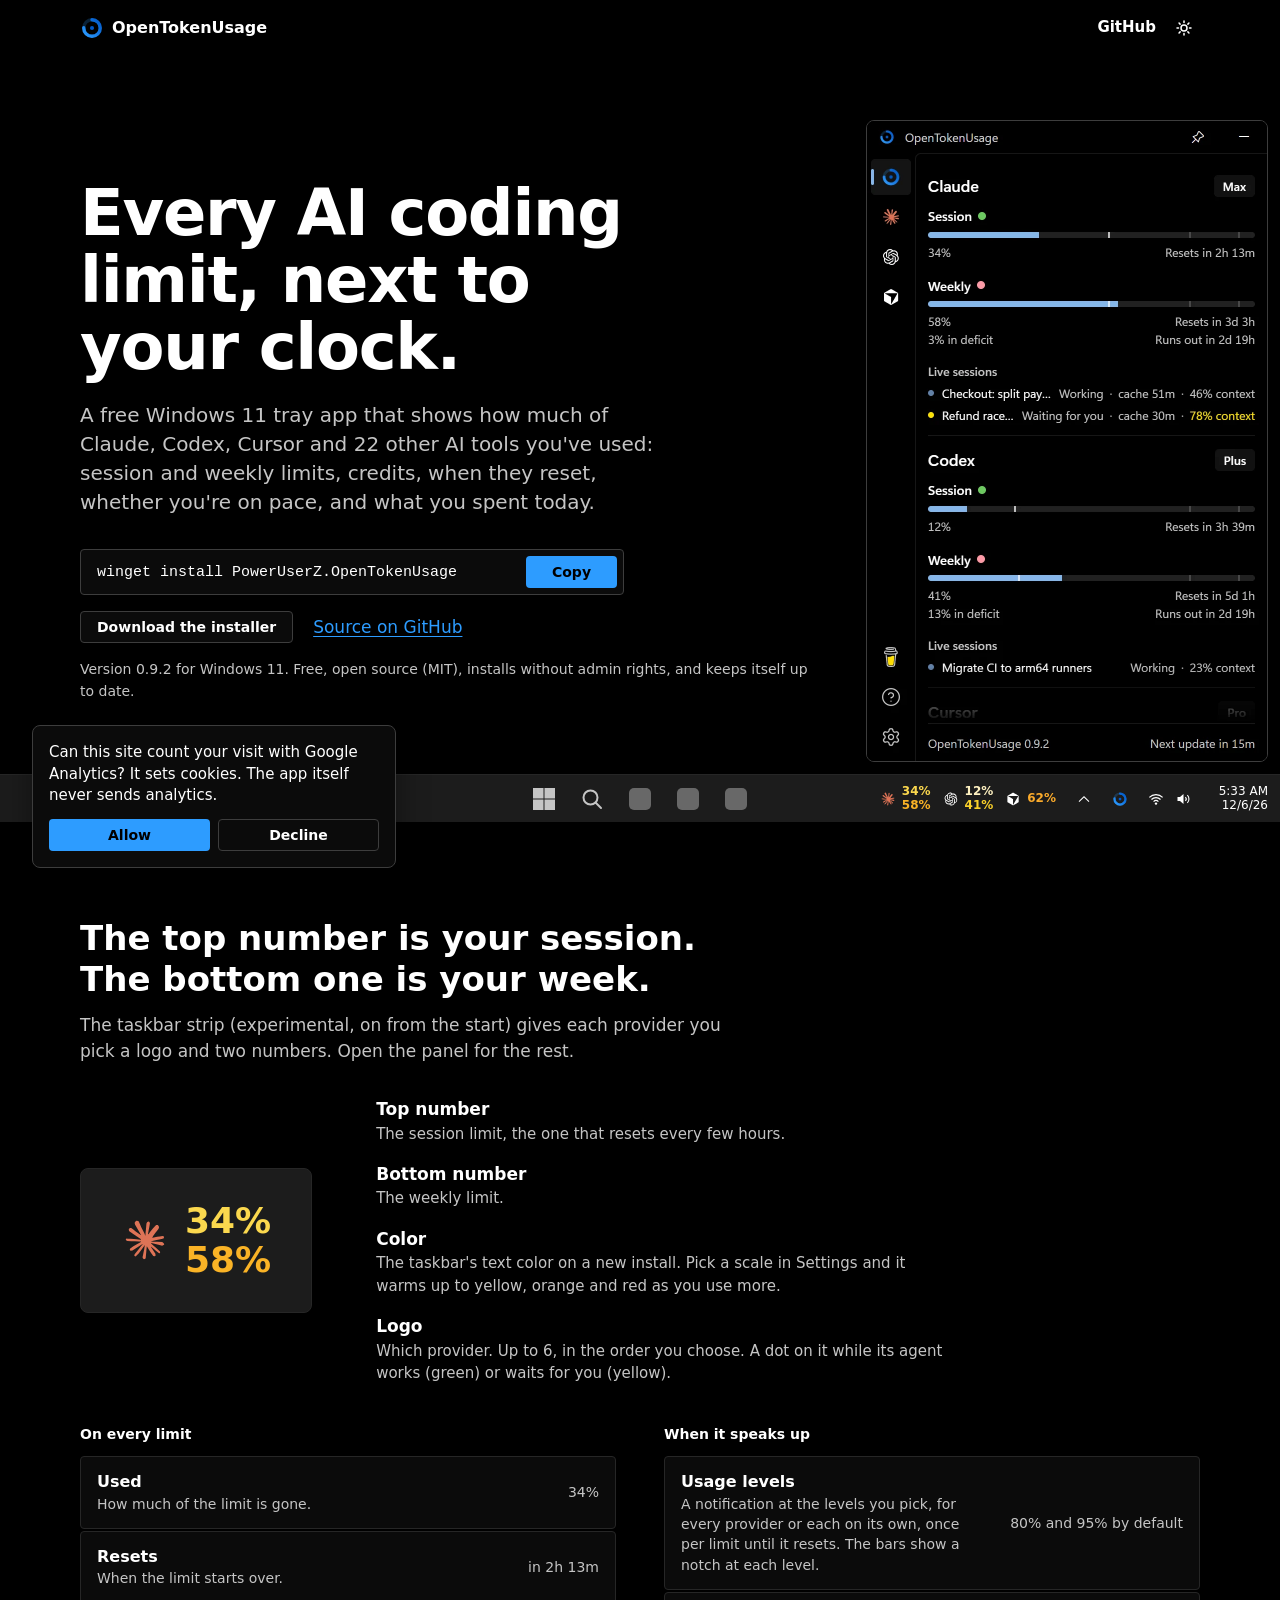
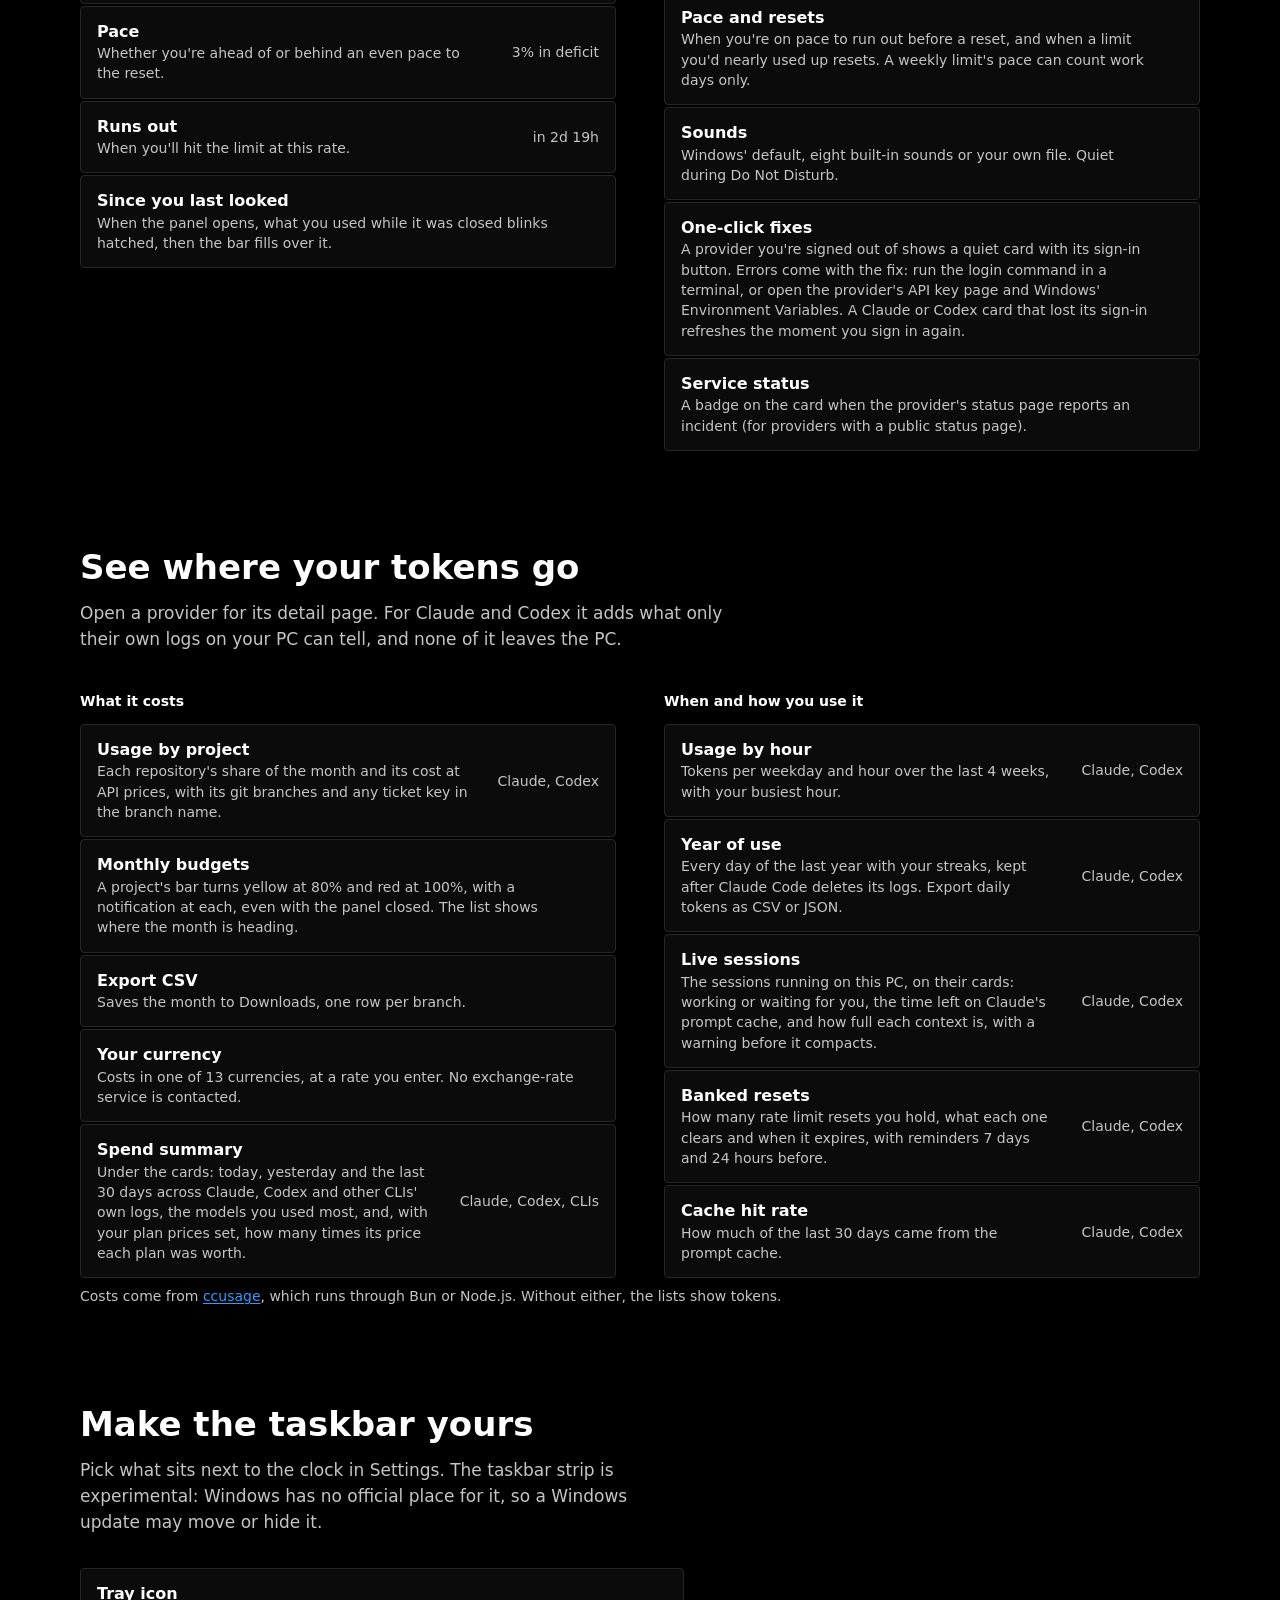
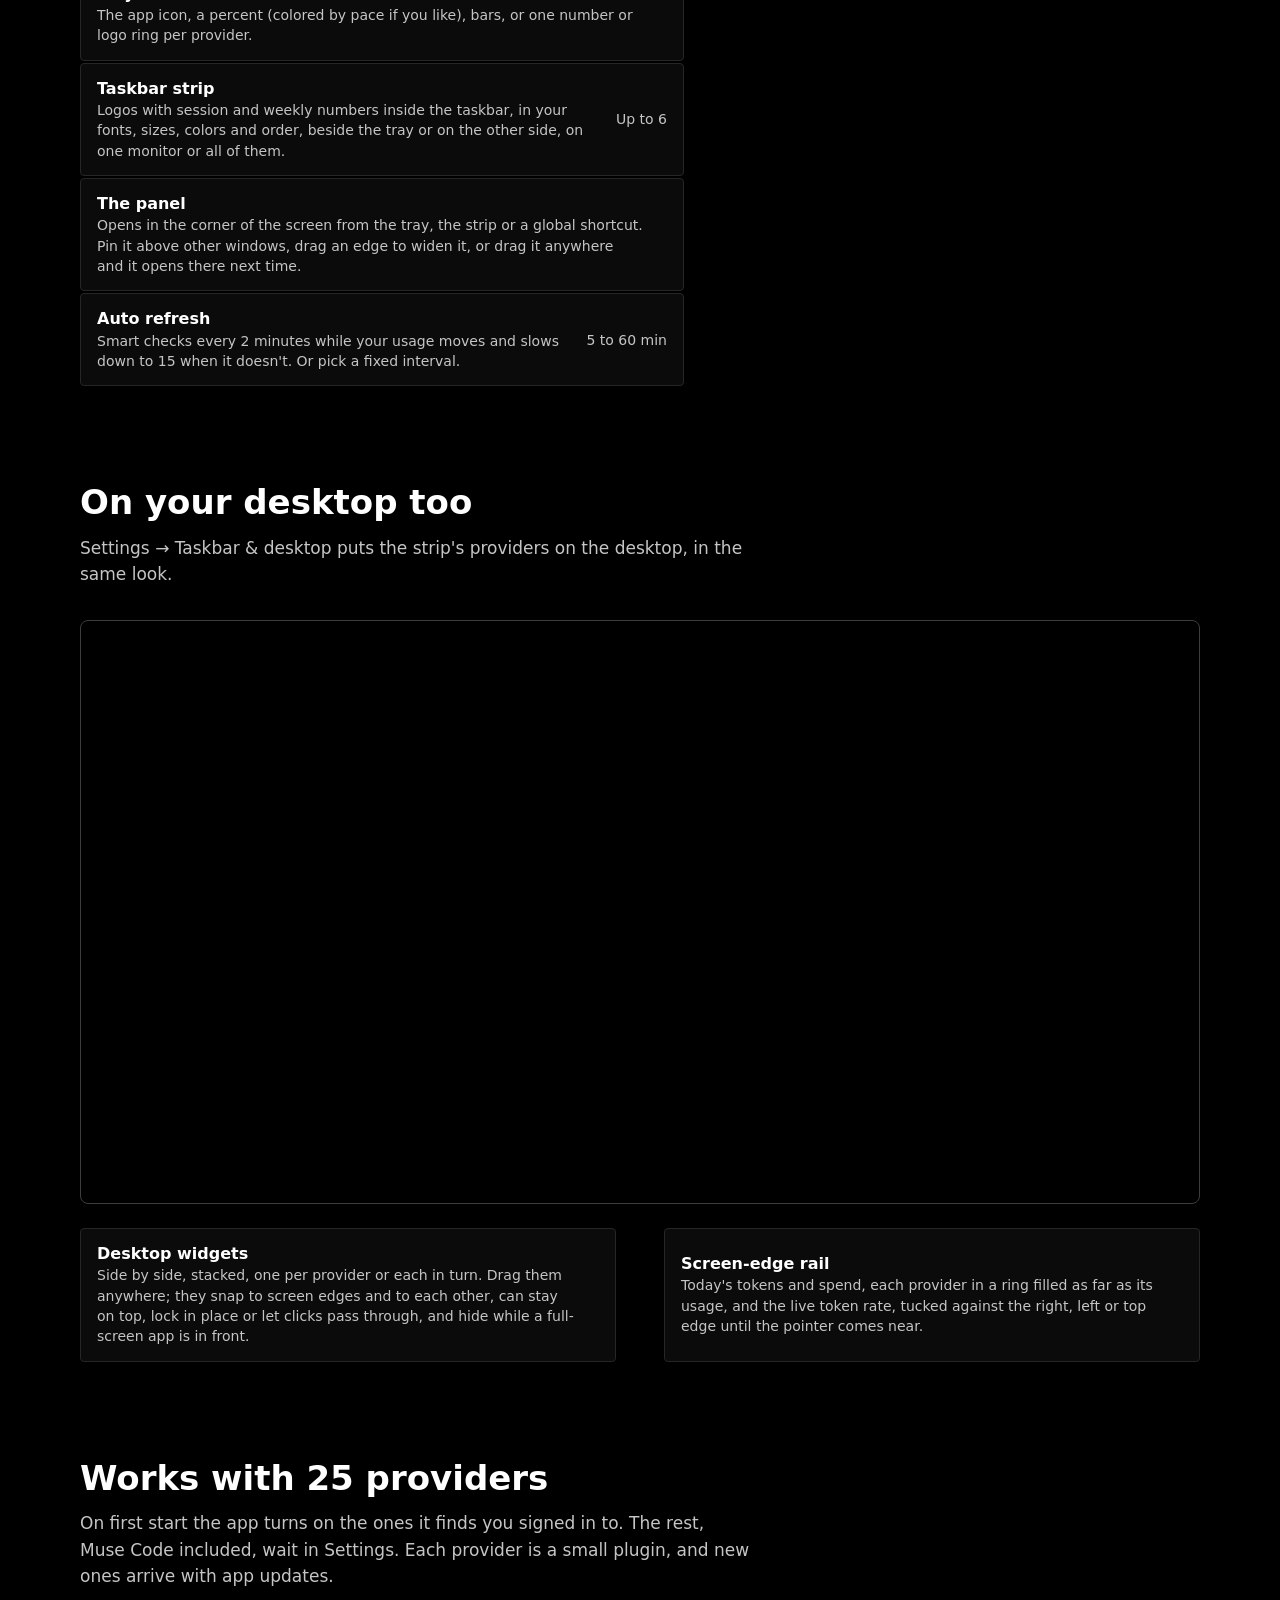
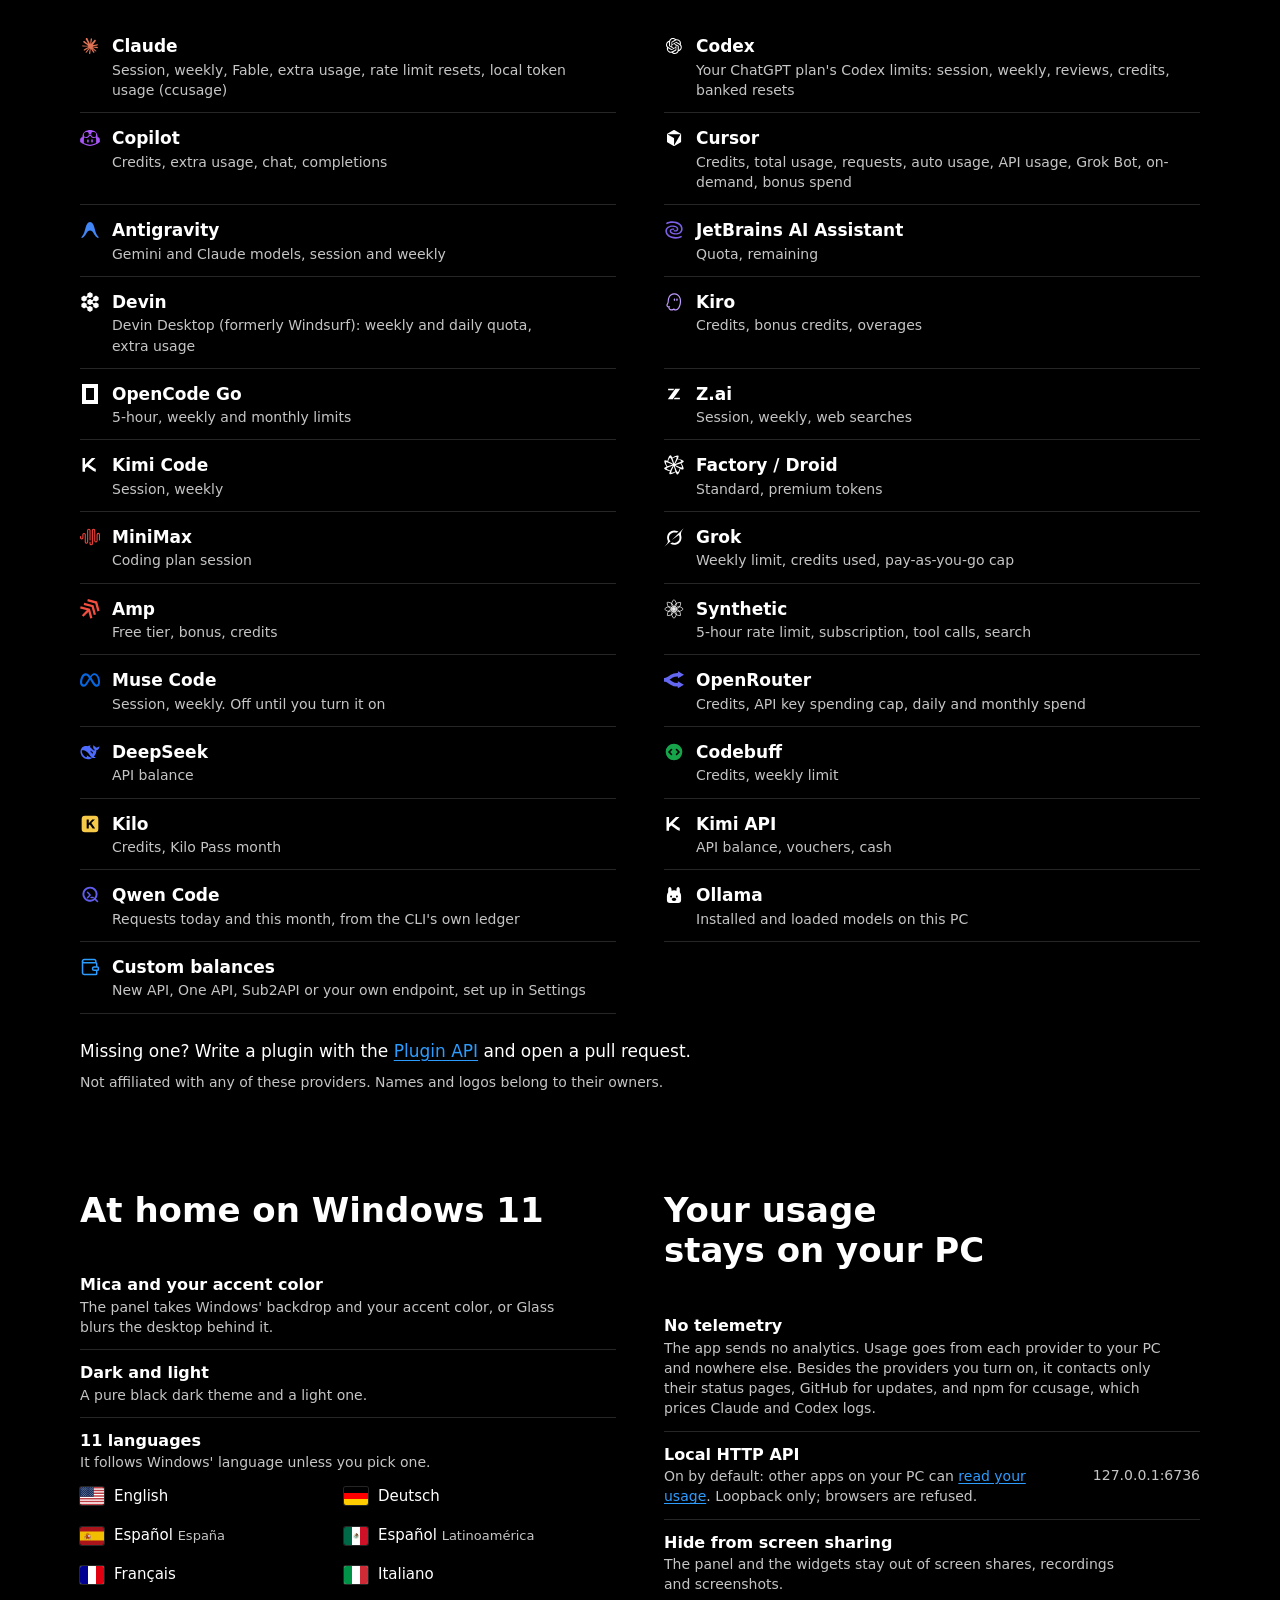
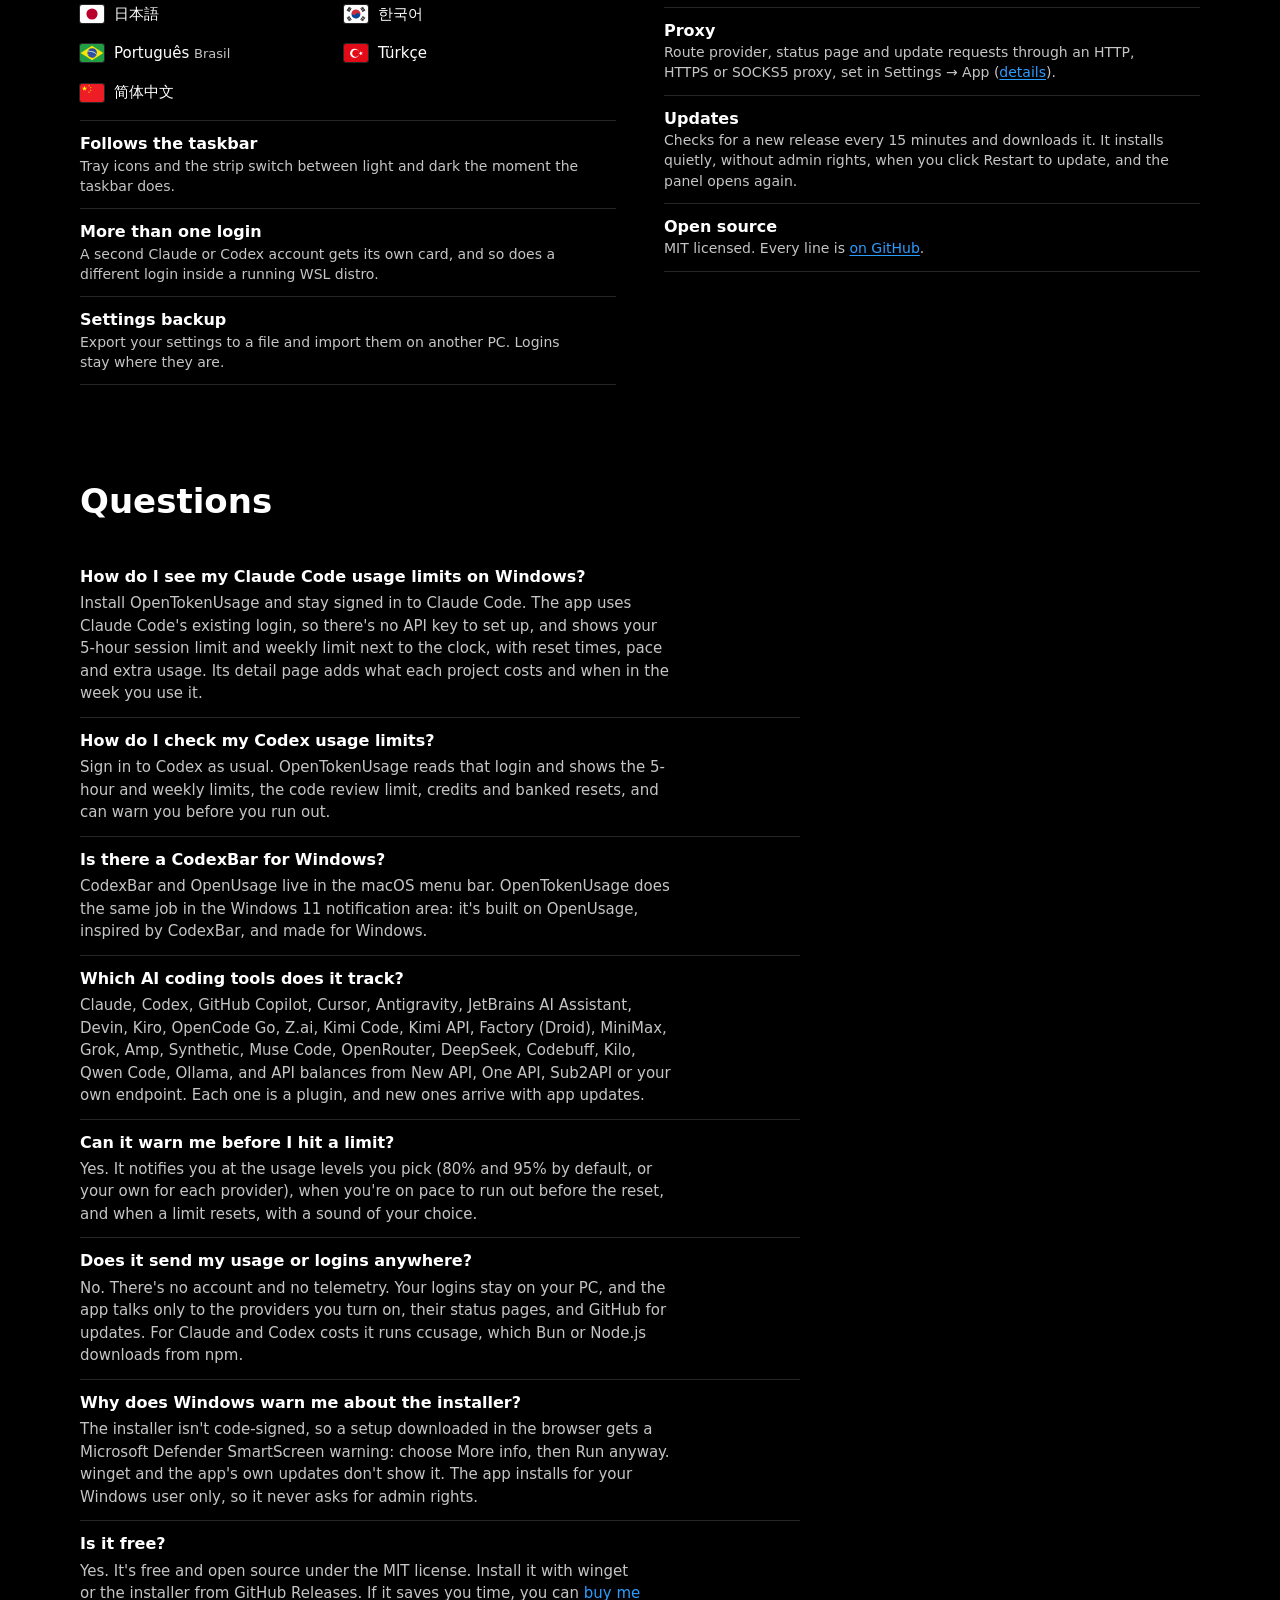
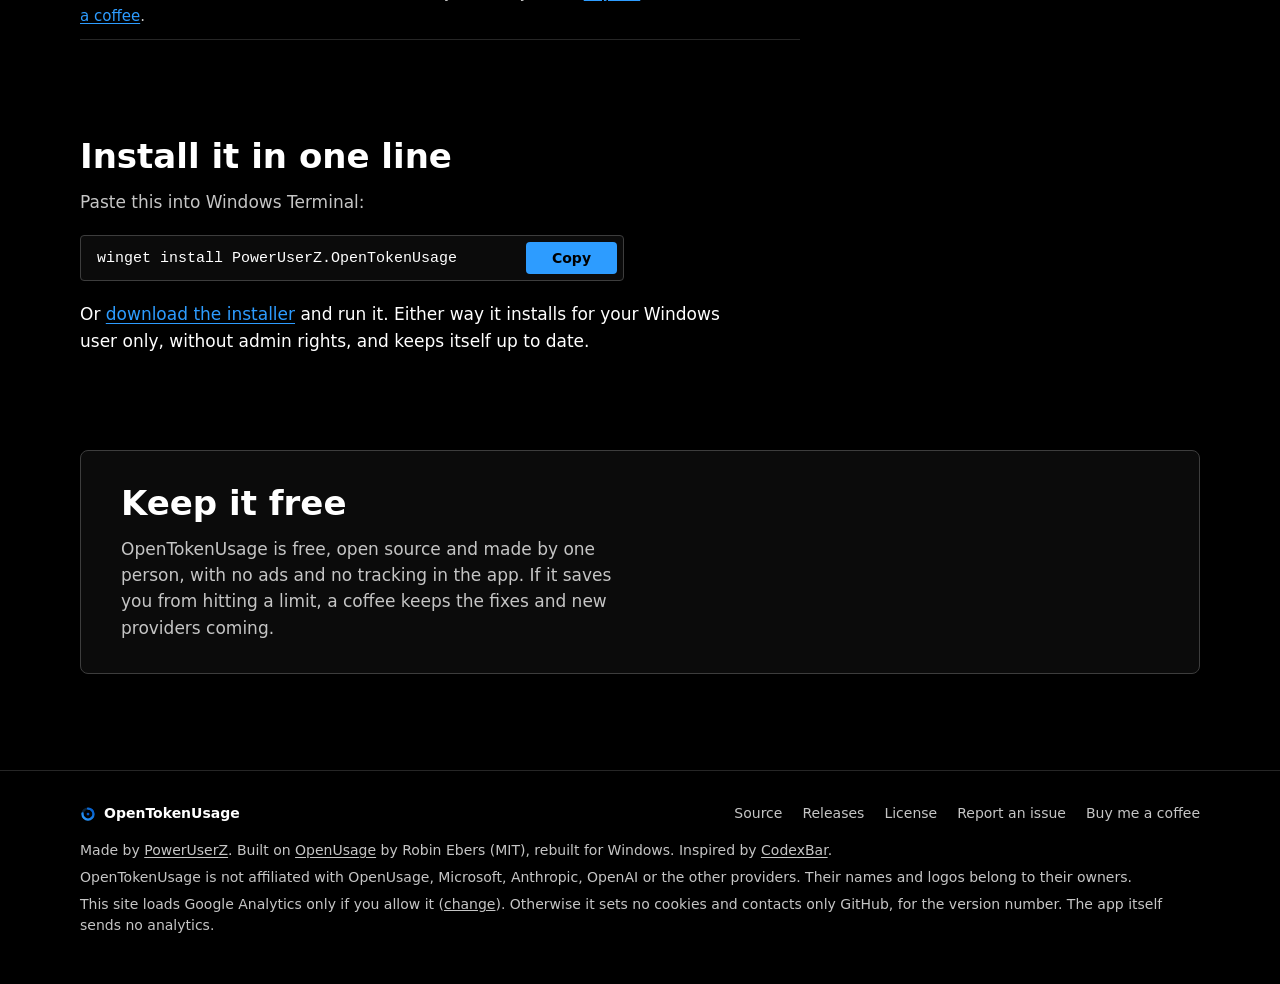
==== commit f3d696b0: "Version 0.9.2: 25 providers, desktop widgets, spend and language flags Co-Authored-By: Claude Opus 5" ====
--- a/index.html
+++ b/index.html
@@ -5,7 +5,7 @@
 <meta http-equiv="Content-Security-Policy" content="default-src 'self'; img-src 'self' data: https://*.google-analytics.com https://*.googletagmanager.com; connect-src https://api.github.com https://*.google-analytics.com https://*.analytics.google.com https://*.googletagmanager.com; script-src 'self' https://www.googletagmanager.com; style-src 'self'; base-uri 'none'; form-action 'none'; object-src 'none'">
 <meta name="viewport" content="width=device-width, initial-scale=1">
 <title>Claude Code &amp; Codex usage tracker for Windows | OpenTokenUsage</title>
-<meta name="description" content="Free, open-source Windows 11 tray app for Claude Code, Codex, Cursor, Copilot and 15 more AI coding tools: session and weekly limits, resets, pace, costs and alerts.">
+<meta name="description" content="Free, open-source Windows 11 tray app for Claude Code, Codex, Cursor, Copilot and 21 more AI coding tools: session and weekly limits, resets, pace, spend and alerts, in the taskbar and on the desktop.">
 <meta name="robots" content="index, follow, max-image-preview:large, max-snippet:-1">
 <link rel="canonical" href="https://opentokenusage.app/">
 <meta name="color-scheme" content="dark">
@@ -20,18 +20,18 @@
 <meta property="og:locale" content="en_US">
 <meta property="og:url" content="https://opentokenusage.app/">
 <meta property="og:title" content="OpenTokenUsage: every AI coding limit, next to your clock">
-<meta property="og:description" content="Free Windows 11 tray app that shows your Claude Code, Codex, Cursor, Copilot and 15 more AI coding limits: session and weekly usage, resets, pace and project costs. Open source.">
-<meta property="og:image" content="https://opentokenusage.app/assets/og.png?v=2">
+<meta property="og:description" content="Free Windows 11 tray app that shows your Claude Code, Codex, Cursor, Copilot and 21 more AI coding limits: session and weekly usage, resets, pace, spend and project costs. Open source.">
+<meta property="og:image" content="https://opentokenusage.app/assets/og.png?v=3">
 <meta property="og:image:type" content="image/png">
 <meta property="og:image:width" content="1200">
 <meta property="og:image:height" content="630">
-<meta property="og:image:alt" content="“Every AI coding limit, next to your clock.” The OpenTokenUsage panel above the Windows taskbar, with Claude, Codex and Cursor usage next to the clock">
+<meta property="og:image:alt" content="“Every AI coding limit, next to your clock.” The OpenTokenUsage panel above the Windows taskbar, with Claude, Codex and Cursor limits, live sessions and today's spend, and the same usage next to the clock">
 <meta name="twitter:card" content="summary_large_image">
 <meta name="twitter:title" content="OpenTokenUsage: every AI coding limit, next to your clock">
-<meta name="twitter:description" content="Free Windows 11 tray app that shows your Claude Code, Codex, Cursor, Copilot and 15 more AI coding limits: session and weekly usage, resets, pace and project costs. Open source.">
-<meta name="twitter:image" content="https://opentokenusage.app/assets/og.png?v=2">
-<meta name="twitter:image:alt" content="“Every AI coding limit, next to your clock.” The OpenTokenUsage panel above the Windows taskbar, with Claude, Codex and Cursor usage next to the clock">
-<link rel="stylesheet" href="assets/site.css?v=6">
+<meta name="twitter:description" content="Free Windows 11 tray app that shows your Claude Code, Codex, Cursor, Copilot and 21 more AI coding limits: session and weekly usage, resets, pace, spend and project costs. Open source.">
+<meta name="twitter:image" content="https://opentokenusage.app/assets/og.png?v=3">
+<meta name="twitter:image:alt" content="“Every AI coding limit, next to your clock.” The OpenTokenUsage panel above the Windows taskbar, with Claude, Codex and Cursor limits, live sessions and today's spend, and the same usage next to the clock">
+<link rel="stylesheet" href="assets/site.css?v=7">
 <script src="assets/site.js?v=3" defer></script>
 <script type="application/ld+json">
 {
@@ -62,7 +62,7 @@
    "@type": "SoftwareApplication",
    "@id": "https://opentokenusage.app/#app",
    "name": "OpenTokenUsage",
-   "description": "A free, open-source Windows 11 tray app that shows how much of your AI coding subscriptions you've used: session and weekly limits, credits, reset times and pace for Claude Code, Codex, Cursor, GitHub Copilot and 15 more providers, and what each project costs on Claude and Codex.",
+   "description": "A free, open-source Windows 11 tray app that shows how much of your AI coding subscriptions you've used: session and weekly limits, credits, reset times and pace for Claude Code, Codex, Cursor, GitHub Copilot and 21 more providers, what you spend each day, and what each project costs on Claude and Codex.",
    "url": "https://opentokenusage.app/",
    "applicationCategory": "DeveloperApplication",
    "applicationSubCategory": "AI usage tracker",
@@ -83,15 +83,18 @@
    "image": "https://opentokenusage.app/assets/og.png",
    "screenshot": [
     "https://opentokenusage.app/assets/panel-dark.webp",
-    "https://opentokenusage.app/assets/strip-styles.webp"
+    "https://opentokenusage.app/assets/strip-styles.webp",
+    "https://opentokenusage.app/assets/desktop.webp"
    ],
    "featureList": [
     "Session (5-hour) and weekly usage limits",
     "Reset times, pace and run-out estimate",
     "Notifications at chosen usage levels, per provider, with sounds",
     "Tray icon and taskbar strip with usage numbers",
+    "Desktop widgets and a screen-edge rail",
+    "Daily spend across Claude, Codex and other CLIs, by model",
     "Project costs, monthly budgets and CSV export for Claude and Codex",
-    "Usage by hour and live Claude Code sessions",
+    "Usage by hour, a year of daily use, and live Claude Code and Codex sessions",
     "Banked rate limit resets with expiry reminders",
     "Local HTTP API on 127.0.0.1:6736",
     "Installs per user, without admin rights",
@@ -164,7 +167,7 @@
      "name": "Which AI coding tools does it track?",
      "acceptedAnswer": {
       "@type": "Answer",
-      "text": "Claude, Codex, GitHub Copilot, Cursor, Antigravity, JetBrains AI Assistant, Devin, Kiro, OpenCode Go, Z.ai, Kimi Code, Factory (Droid), MiniMax, Grok, Amp, Synthetic, Muse Code, OpenRouter and DeepSeek. Each one is a plugin, and new ones arrive with app updates."
+      "text": "Claude, Codex, GitHub Copilot, Cursor, Antigravity, JetBrains AI Assistant, Devin, Kiro, OpenCode Go, Z.ai, Kimi Code, Kimi API, Factory (Droid), MiniMax, Grok, Amp, Synthetic, Muse Code, OpenRouter, DeepSeek, Codebuff, Kilo, Qwen Code, Ollama, and API balances from New API, One API, Sub2API or your own endpoint. Each one is a plugin, and new ones arrive with app updates."
      }
     },
     {
@@ -219,7 +222,7 @@
   <div class="hero-top">
     <div class="hero-copy">
       <h1 id="hero-title">Every AI coding limit, next to your clock.</h1>
-      <p class="sub">A free Windows 11 tray app that shows how much of Claude, Codex, Cursor and 16 other subscriptions you've used: session and weekly limits, credits, when they reset, and whether you're on pace.</p>
+      <p class="sub">A free Windows 11 tray app that shows how much of Claude, Codex, Cursor and 22 other AI tools you've used: session and weekly limits, credits, when they reset, whether you're on pace, and what you spent today.</p>
       <div class="install">
         <code class="cmd">winget install <wbr>PowerUserZ.<wbr>OpenTokenUsage</code>
         <button type="button" class="btn-accent" data-copy="winget install PowerUserZ.OpenTokenUsage" aria-label="Copy the winget command" hidden>Copy</button>
@@ -228,11 +231,11 @@
         <a class="btn" href="https://github.com/PowerUserZ/OpenTokenUsage/releases/latest" data-installer>Download the installer</a>
         <a href="https://github.com/PowerUserZ/OpenTokenUsage">Source on GitHub</a>
       </p>
-      <p class="meta">Version <span data-version>0.8.6</span> for Windows 11. Free, open source (MIT), installs without admin rights, and keeps itself up to date.</p>
+      <p class="meta">Version <span data-version>0.9.2</span> for Windows 11. Free, open source (MIT), installs without admin rights, and keeps itself up to date.</p>
     </div>
     <figure id="panel" class="flyout">
-      <img class="for-dark" src="assets/panel-dark.webp?v=2" width="400" height="603" fetchpriority="high" decoding="async" alt="The OpenTokenUsage panel. Claude Max: session 34% used, resets in 2h 13m; weekly 58% used, 3% in deficit, runs out in 2d 19h. Codex Plus: 12% and 41%. Cursor Pro: 62% of total usage.">
-      <img class="for-light" src="assets/panel-light.webp?v=2" width="400" height="603" loading="lazy" decoding="async" alt="The OpenTokenUsage panel. Claude Max: session 34% used, resets in 2h 13m; weekly 58% used, 3% in deficit, runs out in 2d 19h. Codex Plus: 12% and 41%. Cursor Pro: 62% of total usage.">
+      <img class="for-dark" src="assets/panel-dark.webp?v=3" width="400" height="640" fetchpriority="high" decoding="async" alt="The OpenTokenUsage panel. Claude Max: session 34% used, resets in 2h 13m; weekly 58% used, 3% in deficit, runs out in 2d 19h; two live Claude Code sessions, one working, one waiting. Codex Plus: 12% and 41%, one session working. Cursor Pro below.">
+      <img class="for-light" src="assets/panel-light.webp?v=3" width="400" height="640" loading="lazy" decoding="async" alt="The OpenTokenUsage panel. Claude Max: session 34% used, resets in 2h 13m; weekly 58% used, 3% in deficit, runs out in 2d 19h; two live Claude Code sessions, one working, one waiting. Codex Plus: 12% and 41%, one session working. Cursor Pro below.">
     </figure>
   </div>
 
@@ -255,7 +258,7 @@
 
 <section id="glance" class="wrap" aria-labelledby="glance-title">
   <h2 id="glance-title"><span class="sent">The top number is your session.</span> <span class="sent">The bottom one is your week.</span></h2>
-  <p class="intro">Turn on the taskbar strip (experimental) in Settings and each provider you pick gets a logo and two numbers. Open the panel for the rest.</p>
+  <p class="intro">The taskbar strip (experimental, on from the start) gives each provider you pick a logo and two numbers. Open the panel for the rest.</p>
   <div class="anatomy">
     <div class="slab" role="img" aria-label="Claude in the taskbar strip: 34% of the session limit and 58% of the weekly limit used">
       <span class="si big"><span class="pi p-claude"></span><span class="nums"><span class="u34">34%</span><span class="u58">58%</span></span></span>
@@ -263,8 +266,8 @@
     <dl class="defs">
       <div><dt>Top number</dt><dd>The session limit, the one that resets every few hours.</dd></div>
       <div><dt>Bottom number</dt><dd>The weekly limit.</dd></div>
-      <div><dt>Color</dt><dd>Starts in the taskbar's text color and warms up to yellow, orange and red as you use more.</dd></div>
-      <div><dt>Logo</dt><dd>Which provider. Up to 6, in the order you choose.</dd></div>
+      <div><dt>Color</dt><dd>The taskbar's text color on a new install. Pick a scale in Settings and it warms up to yellow, orange and red as you use more.</dd></div>
+      <div><dt>Logo</dt><dd>Which provider. Up to 6, in the order you choose. A dot on it while its agent works (green) or waits for you (yellow).</dd></div>
     </dl>
   </div>
 
@@ -285,7 +288,7 @@
     <li><div><p class="rt">Usage levels</p><p class="rd">A notification at the levels you pick, for every provider or each on its own, once per limit until it resets. The bars show a notch at each level.</p></div><span class="val">80% and 95% by default</span></li>
     <li><div><p class="rt">Pace and resets</p><p class="rd">When you're on pace to run out before a reset, and when a limit you'd nearly used up resets. A weekly limit's pace can count work days only.</p></div></li>
     <li><div><p class="rt">Sounds</p><p class="rd">Windows' default, eight built-in sounds or your own file. Quiet during Do&nbsp;Not&nbsp;Disturb.</p></div></li>
-    <li><div><p class="rt">One-click fixes</p><p class="rd">Errors come with the fix: run the login command in a terminal, or open the provider's API key page and Windows' Environment Variables. A Claude or Codex card that lost its sign-in refreshes the moment you sign in again.</p></div></li>
+    <li><div><p class="rt">One-click fixes</p><p class="rd">A provider you're signed out of shows a quiet card with its sign-in button. Errors come with the fix: run the login command in a terminal, or open the provider's API key page and Windows' Environment Variables. A Claude or Codex card that lost its sign-in refreshes the moment you sign in again.</p></div></li>
     <li><div><p class="rt">Service status</p><p class="rd">A badge on the card when the provider's status page reports an incident (for providers with a public status page).</p></div></li>
   </ul>
   </div>
@@ -303,13 +306,15 @@
     <li><div><p class="rt">Monthly budgets</p><p class="rd">A project's bar turns yellow at 80% and red at 100%, with a notification at each, even with the panel closed. The list shows where the month is heading.</p></div></li>
     <li><div><p class="rt">Export CSV</p><p class="rd">Saves the month to Downloads, one row per branch.</p></div></li>
     <li><div><p class="rt">Your currency</p><p class="rd">Costs in one of 13 currencies, at a rate you enter. No exchange-rate service is contacted.</p></div></li>
+    <li><div><p class="rt">Spend summary</p><p class="rd">Under the cards: today, yesterday and the last 30 days across Claude, Codex and other CLIs' own logs, the models you used most, and, with your plan prices set, how many times its price each plan was worth.</p></div><span class="val">Claude, Codex, CLIs</span></li>
   </ul>
   </div>
   <div>
   <h3>When and how you use it</h3>
   <ul class="rows">
     <li><div><p class="rt">Usage by hour</p><p class="rd">Tokens per weekday and hour over the last 4 weeks, with your busiest hour.</p></div><span class="val">Claude, Codex</span></li>
-    <li><div><p class="rt">Live sessions</p><p class="rd">The Claude Code sessions running on this PC and what each is doing. With the Claude Code status line on, how full each context is, with a warning before it compacts.</p></div><span class="val">Claude</span></li>
+    <li><div><p class="rt">Year of use</p><p class="rd">Every day of the last year with your streaks, kept after Claude Code deletes its logs. Export daily tokens as CSV or JSON.</p></div><span class="val">Claude, Codex</span></li>
+    <li><div><p class="rt">Live sessions</p><p class="rd">The sessions running on this PC, on their cards: working or waiting for you, the time left on Claude's prompt cache, and how full each context is, with a warning before it compacts.</p></div><span class="val">Claude, Codex</span></li>
     <li><div><p class="rt">Banked resets</p><p class="rd">How many rate limit resets you hold, what each one clears and when it expires, with reminders 7 days and 24 hours before.</p></div><span class="val">Claude, Codex</span></li>
     <li><div><p class="rt">Cache hit rate</p><p class="rd">How much of the last 30 days came from the prompt cache.</p></div><span class="val">Claude, Codex</span></li>
   </ul>
@@ -326,7 +331,7 @@
       <ul class="rows">
         <li><div><p class="rt">Tray icon</p><p class="rd">The app icon, a percent (colored by pace if you like), bars, or one number or logo ring per provider.</p></div></li>
         <li><div><p class="rt">Taskbar strip</p><p class="rd">Logos with session and weekly numbers inside the taskbar, in your fonts, sizes, colors and order, beside the tray or on the other side, on one monitor or all of them.</p></div><span class="val">Up to 6</span></li>
-        <li><div><p class="rt">The panel</p><p class="rd">Open it from the tray, the strip or a global shortcut. Pin it above other windows, or turn on Remember position and it opens wherever you drag it.</p></div></li>
+        <li><div><p class="rt">The panel</p><p class="rd">Opens in the corner of the screen from the tray, the strip or a global shortcut. Pin it above other windows, drag an edge to widen it, or drag it anywhere and it opens there next time.</p></div></li>
         <li><div><p class="rt">Auto refresh</p><p class="rd">Smart checks every 2 minutes while your usage moves and slows down to 15 when it doesn't. Or pick a fixed interval.</p></div><span class="val">5 to 60 min</span></li>
       </ul>
     </div>
@@ -334,8 +339,22 @@
   </div>
 </section>
 
+<section id="desktop" class="wrap" aria-labelledby="desktop-title">
+  <h2 id="desktop-title">On your desktop too</h2>
+  <p class="intro">Settings → Taskbar &amp; desktop puts the strip's providers on the desktop, in the same look.</p>
+  <img class="shot wide" src="assets/desktop.webp?v=1" width="960" height="500" loading="lazy" decoding="async" alt="A widget with Claude, Codex and Cursor side by side with usage bars, the same stacked, and a rail on the screen's right edge with today's tokens and spend, a usage ring per provider and the live token rate, above a Windows 11 taskbar.">
+  <div class="groups desk-rows">
+  <ul class="rows">
+    <li><div><p class="rt">Desktop widgets</p><p class="rd">Side by side, stacked, one per provider or each in turn. Drag them anywhere; they snap to screen edges and to each other, can stay on top, lock in place or let clicks pass through, and hide while a full-screen app is in front.</p></div></li>
+  </ul>
+  <ul class="rows">
+    <li><div><p class="rt">Screen-edge rail</p><p class="rd">Today's tokens and spend, each provider in a ring filled as far as its usage, and the live token rate, tucked against the right, left or top edge until the pointer comes near.</p></div></li>
+  </ul>
+  </div>
+</section>
+
 <section id="providers" class="wrap" aria-labelledby="providers-title">
-  <h2 id="providers-title">Works with 19 providers</h2>
+  <h2 id="providers-title">Works with 25 providers</h2>
   <p class="intro">On first start the app turns on the ones it finds you signed in to. The rest, Muse Code included, wait in Settings. Each provider is a small plugin, and new ones arrive with app updates.</p>
   <ul class="providers">
     <li><span class="pi p-claude"></span><div><p class="pn">Claude</p><p class="pt">Session, weekly, Fable, extra usage, rate limit resets, local token usage (ccusage)</p></div></li>
@@ -357,6 +376,12 @@
     <li><span class="pi p-muse"></span><div><p class="pn">Muse Code</p><p class="pt">Session, weekly. Off until you turn it on</p></div></li>
     <li><span class="pi p-openrouter"></span><div><p class="pn">OpenRouter</p><p class="pt">Credits, API key spending cap, daily and monthly spend</p></div></li>
     <li><span class="pi p-deepseek"></span><div><p class="pn">DeepSeek</p><p class="pt">API balance</p></div></li>
+    <li><span class="pi p-codebuff"></span><div><p class="pn">Codebuff</p><p class="pt">Credits, weekly limit</p></div></li>
+    <li><span class="pi p-kilo"></span><div><p class="pn">Kilo</p><p class="pt">Credits, Kilo Pass month</p></div></li>
+    <li><span class="pi p-kimi-api"></span><div><p class="pn">Kimi API</p><p class="pt">API balance, vouchers, cash</p></div></li>
+    <li><span class="pi p-qwen-code"></span><div><p class="pn">Qwen Code</p><p class="pt">Requests today and this month, from the CLI's own ledger</p></div></li>
+    <li><span class="pi p-ollama"></span><div><p class="pn">Ollama</p><p class="pt">Installed and loaded models on this PC</p></div></li>
+    <li><span class="pi p-custom-balance"></span><div><p class="pn">Custom balances</p><p class="pt">New API, One API, Sub2API or your own endpoint, set up in Settings</p></div></li>
   </ul>
   <p class="more">Missing one? Write a plugin with the <a href="https://github.com/PowerUserZ/OpenTokenUsage/blob/main/docs/plugins/api.md">Plugin API</a> and open a pull request.</p>
   <p class="fine">Not affiliated with any of these providers. Names and logos belong to their owners.</p>
@@ -366,9 +391,22 @@
 <section id="windows" aria-labelledby="windows-title">
   <h2 id="windows-title">At home on Windows 11</h2>
   <ul class="rows flat">
-    <li><div><p class="rt">Mica and your accent color</p><p class="rd">The panel takes Windows' backdrop and your accent color.</p></div></li>
+    <li><div><p class="rt">Mica and your accent color</p><p class="rd">The panel takes Windows' backdrop and your accent color, or Glass blurs the desktop behind it.</p></div></li>
     <li><div><p class="rt">Dark and light</p><p class="rd">A pure black dark theme and a light one.</p></div></li>
-    <li><div><p class="rt">11 languages</p><p class="rd">English, <span lang="de">Deutsch</span>, <span lang="es">Español</span> (<span lang="es">España</span> and <span lang="es">Latinoamérica</span>), <span lang="fr">Français</span>, <span lang="it">Italiano</span>, <span lang="ja">日本語</span>, <span lang="ko">한국어</span>, <span lang="pt-BR">Português (Brasil)</span>, <span lang="tr">Türkçe</span> and <span lang="zh-Hans">简体中文</span>.</p></div></li>
+    <li><div><p class="rt">11 languages</p><p class="rd">It follows Windows' language unless you pick one.</p>
+      <ul class="langs" aria-label="Languages">
+        <li><img src="assets/flags/us.svg" width="24" height="18" alt=""><span lang="en">English</span></li>
+        <li><img src="assets/flags/de.svg" width="24" height="18" alt=""><span lang="de">Deutsch</span></li>
+        <li><img src="assets/flags/es.svg" width="24" height="18" alt=""><span lang="es">Español <small>España</small></span></li>
+        <li><img src="assets/flags/mx.svg" width="24" height="18" alt=""><span lang="es">Español <small>Latinoamérica</small></span></li>
+        <li><img src="assets/flags/fr.svg" width="24" height="18" alt=""><span lang="fr">Français</span></li>
+        <li><img src="assets/flags/it.svg" width="24" height="18" alt=""><span lang="it">Italiano</span></li>
+        <li><img src="assets/flags/jp.svg" width="24" height="18" alt=""><span lang="ja">日本語</span></li>
+        <li><img src="assets/flags/kr.svg" width="24" height="18" alt=""><span lang="ko">한국어</span></li>
+        <li><img src="assets/flags/br.svg" width="24" height="18" alt=""><span lang="pt-BR">Português <small>Brasil</small></span></li>
+        <li><img src="assets/flags/tr.svg" width="24" height="18" alt=""><span lang="tr">Türkçe</span></li>
+        <li><img src="assets/flags/cn.svg" width="24" height="18" alt=""><span lang="zh-Hans">简体中文</span></li>
+      </ul></div></li>
     <li><div><p class="rt">Follows the taskbar</p><p class="rd">Tray icons and the strip switch between light and dark the moment the taskbar does.</p></div></li>
     <li><div><p class="rt">More than one login</p><p class="rd">A second Claude or Codex account gets its own card, and so does a different login inside a running WSL distro.</p></div></li>
     <li><div><p class="rt">Settings backup</p><p class="rd">Export your settings to a file and import them on another PC. Logins stay where they are.</p></div></li>
@@ -380,7 +418,8 @@
   <ul class="rows flat">
     <li><div><p class="rt">No telemetry</p><p class="rd">The app sends no analytics. Usage goes from each provider to your PC and nowhere else. Besides the providers you turn on, it contacts only their status pages, GitHub for updates, and npm for ccusage, which prices Claude and Codex logs.</p></div></li>
     <li><div><p class="rt">Local HTTP API</p><p class="rd">On by default: other apps on your PC can <a href="https://github.com/PowerUserZ/OpenTokenUsage/blob/main/docs/local-http-api.md">read your usage</a>. Loopback only; browsers are refused.</p></div><span class="val">127.0.0.1:6736</span></li>
-    <li><div><p class="rt">Proxy</p><p class="rd">Route provider requests through a SOCKS5 or HTTP proxy, set in a <a href="https://github.com/PowerUserZ/OpenTokenUsage/blob/main/docs/proxy.md">config file</a>.</p></div></li>
+    <li><div><p class="rt">Hide from screen sharing</p><p class="rd">The panel and the widgets stay out of screen shares, recordings and screenshots.</p></div></li>
+    <li><div><p class="rt">Proxy</p><p class="rd">Route provider, status page and update requests through an HTTP, HTTPS or SOCKS5 proxy, set in Settings → App (<a href="https://github.com/PowerUserZ/OpenTokenUsage/blob/main/docs/proxy.md">details</a>).</p></div></li>
     <li><div><p class="rt">Updates</p><p class="rd">Checks for a new release every 15 minutes and downloads it. It installs quietly, without admin rights, when you click Restart to update, and the panel opens again.</p></div></li>
     <li><div><p class="rt">Open source</p><p class="rd">MIT licensed. Every line is <a href="https://github.com/PowerUserZ/OpenTokenUsage">on GitHub</a>.</p></div></li>
   </ul>
@@ -393,7 +432,7 @@
     <li><div><h3 class="rt">How do I see my Claude Code usage limits on Windows?</h3><p class="rd">Install OpenTokenUsage and stay signed in to Claude Code. The app uses Claude Code's existing login, so there's no API key to set up, and shows your 5-hour session limit and weekly limit next to the clock, with reset times, pace and extra usage. Its detail page adds what each project costs and when in the week you use it.</p></div></li>
     <li><div><h3 class="rt">How do I check my Codex usage limits?</h3><p class="rd">Sign in to Codex as usual. OpenTokenUsage reads that login and shows the 5-hour and weekly limits, the code review limit, credits and banked resets, and can warn you before you run out.</p></div></li>
     <li><div><h3 class="rt">Is there a CodexBar for Windows?</h3><p class="rd">CodexBar and OpenUsage live in the macOS menu bar. OpenTokenUsage does the same job in the Windows 11 notification area: it's built on OpenUsage, inspired by CodexBar, and made for Windows.</p></div></li>
-    <li><div><h3 class="rt">Which AI coding tools does it track?</h3><p class="rd">Claude, Codex, GitHub Copilot, Cursor, Antigravity, JetBrains AI Assistant, Devin, Kiro, OpenCode Go, Z.ai, Kimi Code, Factory (Droid), MiniMax, Grok, Amp, Synthetic, Muse Code, OpenRouter and DeepSeek. Each one is a plugin, and new ones arrive with app updates.</p></div></li>
+    <li><div><h3 class="rt">Which AI coding tools does it track?</h3><p class="rd">Claude, Codex, GitHub Copilot, Cursor, Antigravity, JetBrains AI Assistant, Devin, Kiro, OpenCode Go, Z.ai, Kimi Code, Kimi API, Factory (Droid), MiniMax, Grok, Amp, Synthetic, Muse Code, OpenRouter, DeepSeek, Codebuff, Kilo, Qwen Code, Ollama, and API balances from New API, One API, Sub2API or your own endpoint. Each one is a plugin, and new ones arrive with app updates.</p></div></li>
     <li><div><h3 class="rt">Can it warn me before I hit a limit?</h3><p class="rd">Yes. It notifies you at the usage levels you pick (80% and 95% by default, or your own for each provider), when you're on pace to run out before the reset, and when a limit resets, with a sound of your choice.</p></div></li>
     <li><div><h3 class="rt">Does it send my usage or logins anywhere?</h3><p class="rd">No. There's no account and no telemetry. Your logins stay on your PC, and the app talks only to the providers you turn on, their status pages, and GitHub for updates. For Claude and Codex costs it runs ccusage, which Bun or Node.js downloads from npm.</p></div></li>
     <li><div><h3 class="rt">Why does Windows warn me about the installer?</h3><p class="rd">The installer isn't code-signed, so a setup downloaded in the browser gets a Microsoft Defender SmartScreen warning: choose More info, then Run anyway. winget and the app's own updates don't show it. The app installs for your Windows user only, so it never asks for admin rights.</p></div></li>
--- a/assets/site.css
+++ b/assets/site.css
@@ -219,6 +219,12 @@
 .p-amp { --brand: #F34E3F; --icon: url(providers/amp.svg); }
 .p-antigravity { --brand: #4285F4; --icon: url(providers/antigravity.svg); }
 .p-claude { --brand: #DE7356; --icon: url(providers/claude.svg); }
+.p-codebuff { --brand: #16A34A; --icon: url(providers/codebuff.svg); }
+.p-custom-balance { --brand: #2D9CFF; --icon: url(providers/custom-balance.svg); }
+.p-kilo { --brand: #F7C948; --icon: url(providers/kilo.svg); }
+.p-kimi-api { --icon: url(providers/kimi-api.svg); }
+.p-ollama { --icon: url(providers/ollama.svg); }
+.p-qwen-code { --brand: #615CED; --icon: url(providers/qwen-code.svg); }
 .p-codex { --icon: url(providers/codex.svg); } /* white on dark, black on light, as in the app */
 .p-copilot { --brand: #A855F7; --icon: url(providers/copilot.svg); }
 .p-cursor { --icon: url(providers/cursor.svg); }
@@ -238,6 +244,8 @@
 /* 3:1 on the light taskbar (#E4E4E4) and the page */
 [data-theme="light"] .p-claude { --brand: #C6664D; }
 [data-theme="light"] .p-kiro { --brand: #9578C6; }
+[data-theme="light"] .p-kilo { --brand: #8A6A00; }
+[data-theme="light"] .p-custom-balance { --brand: #0058C8; }
 /* Contrast themes paint backgrounds as Canvas, which would erase the mask icons */
 @media (forced-colors: active) {
   .pi { forced-color-adjust: none; background: CanvasText; }
@@ -289,6 +297,14 @@
 
 .yours-grid { display: grid; gap: 40px; }
 .shot { border-radius: 8px; }
+.shot.wide { width: 100%; margin-top: 32px; border: 1px solid var(--frame); }
+.desk-rows { margin-top: 24px; }
+
+/* Languages: a flag beside each name, in the name's own language */
+.langs { list-style: none; padding: 0; display: grid; grid-template-columns: repeat(auto-fill, minmax(10.5rem, 1fr)); gap: 8px 16px; margin-top: 8px; }
+.rows .langs li { display: flex; align-items: center; gap: 10px; padding: 4px 0; border: 0; background: none; font-size: 0.9375rem; }
+.langs img { width: 24px; height: 18px; border-radius: 2px; box-shadow: 0 0 0 1px var(--line); }
+.langs small { color: var(--muted); font-size: 0.8125rem; }
 
 .providers { list-style: none; padding: 0; display: grid; margin-top: 32px; }
 .providers li {
@@ -399,7 +415,7 @@
 @media (min-width: 1024px) and (max-height: 800px) {
   .hero-top { padding-top: 16px; grid-template-columns: minmax(0, 1fr) auto; }
   .flyout { width: auto; } /* the image's set height sizes it, loaded or not */
-  .flyout img { width: auto; max-width: none; height: clamp(420px, 100svh - 134px, 603px); }
+  .flyout img { width: auto; max-width: none; height: clamp(420px, 100svh - 134px, 640px); }
 }
 
 @media (min-width: 1152px) {
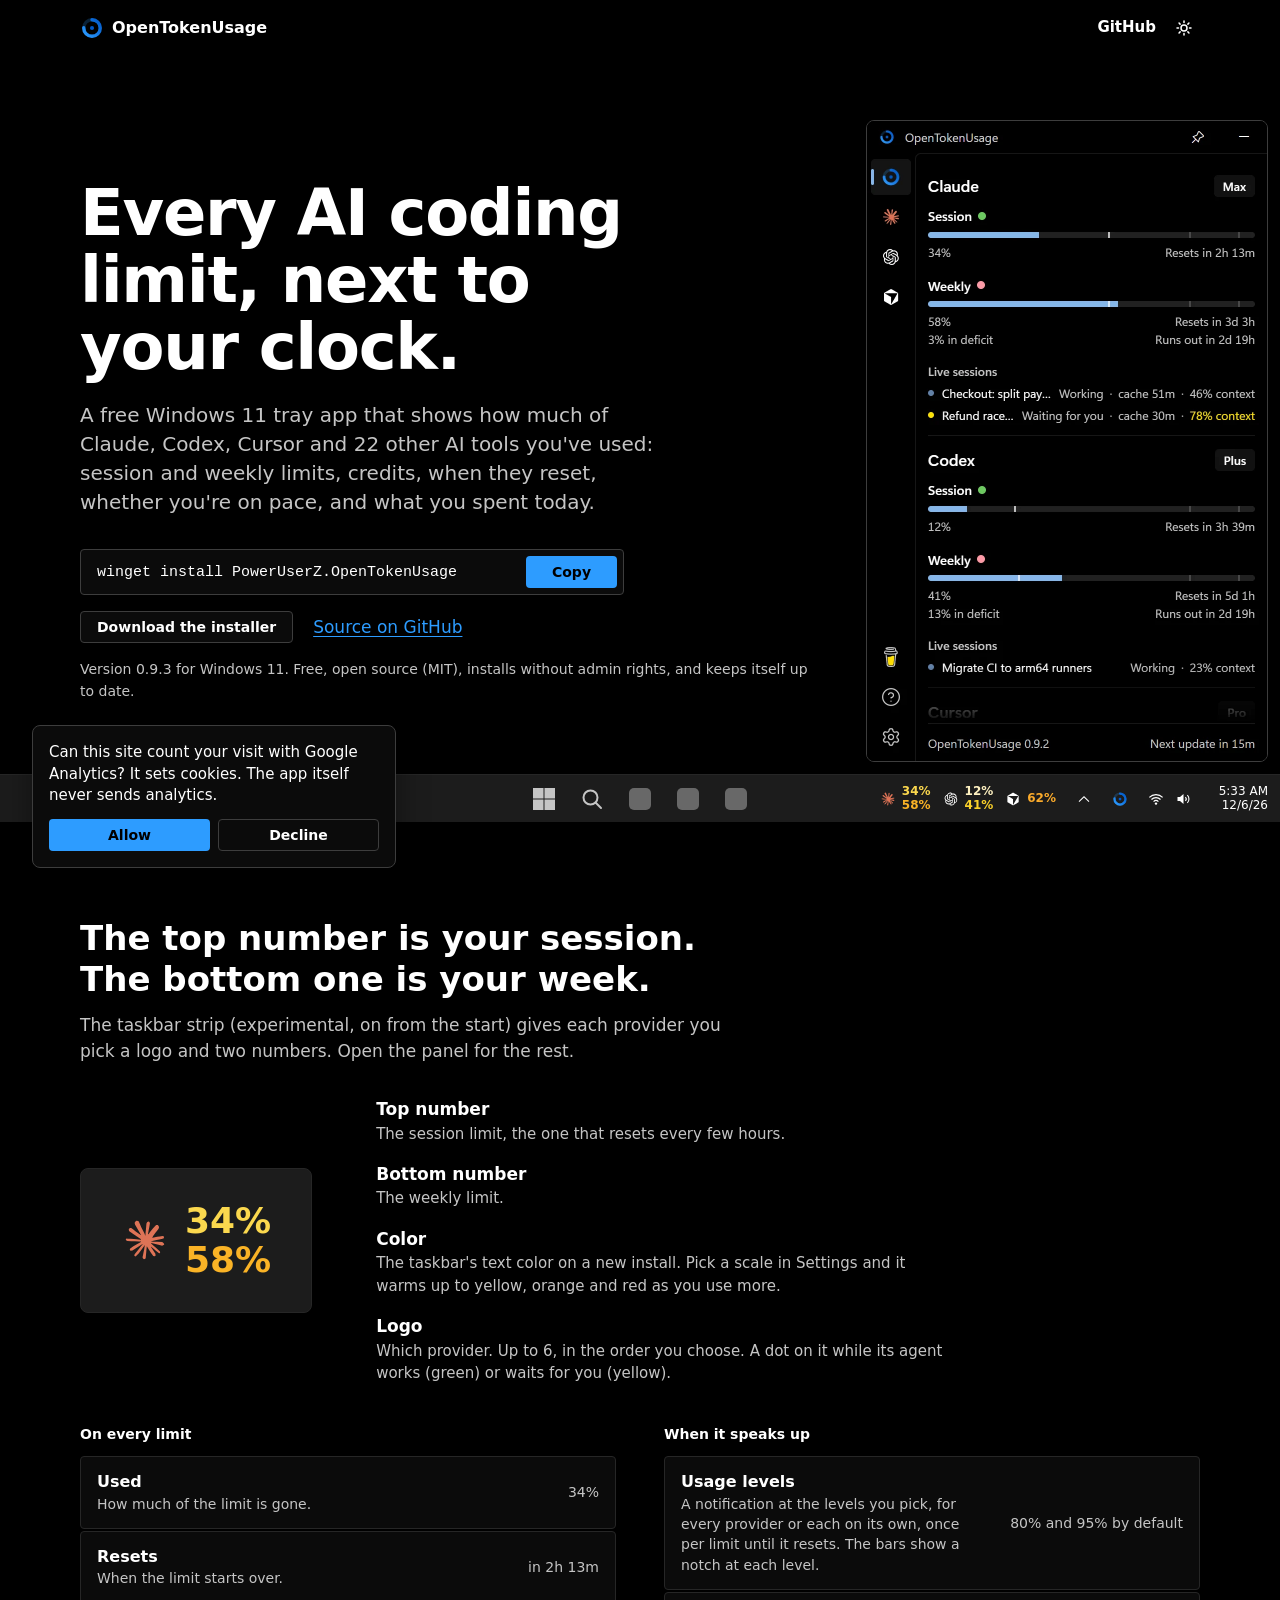
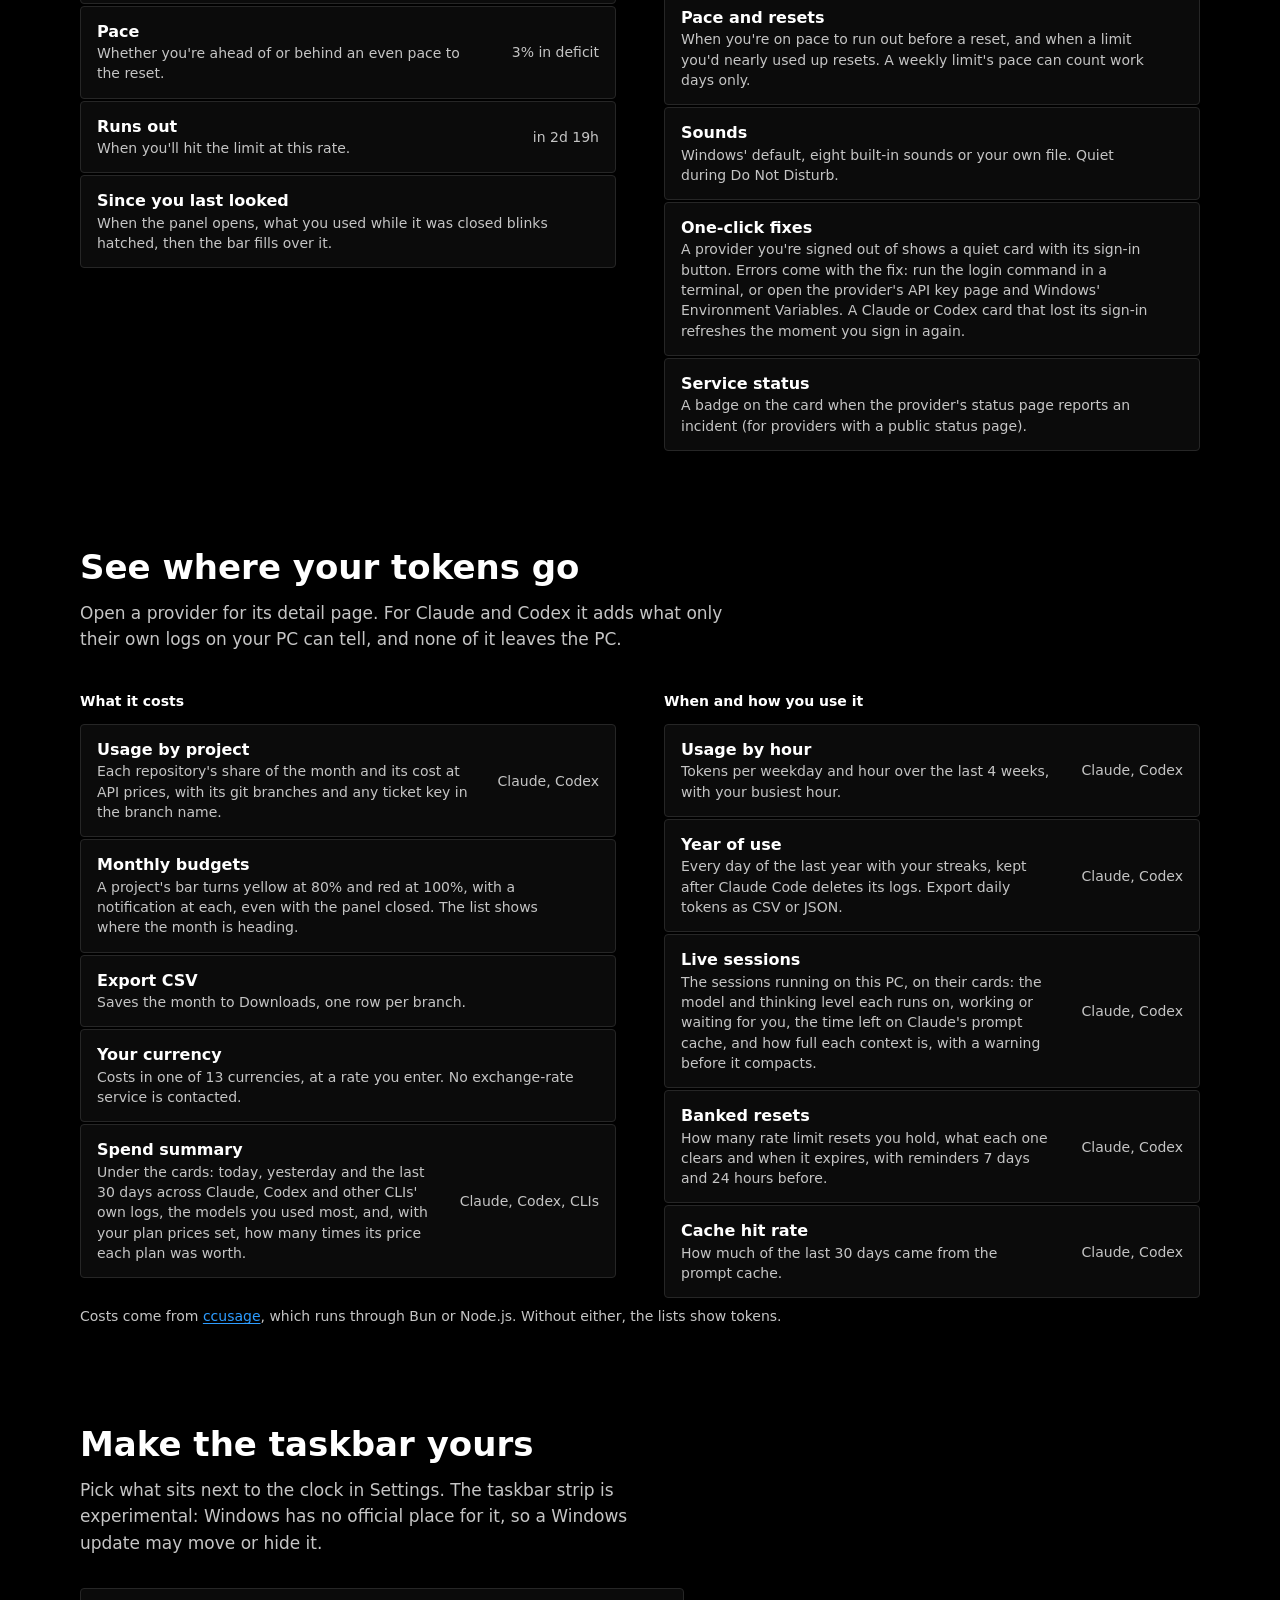
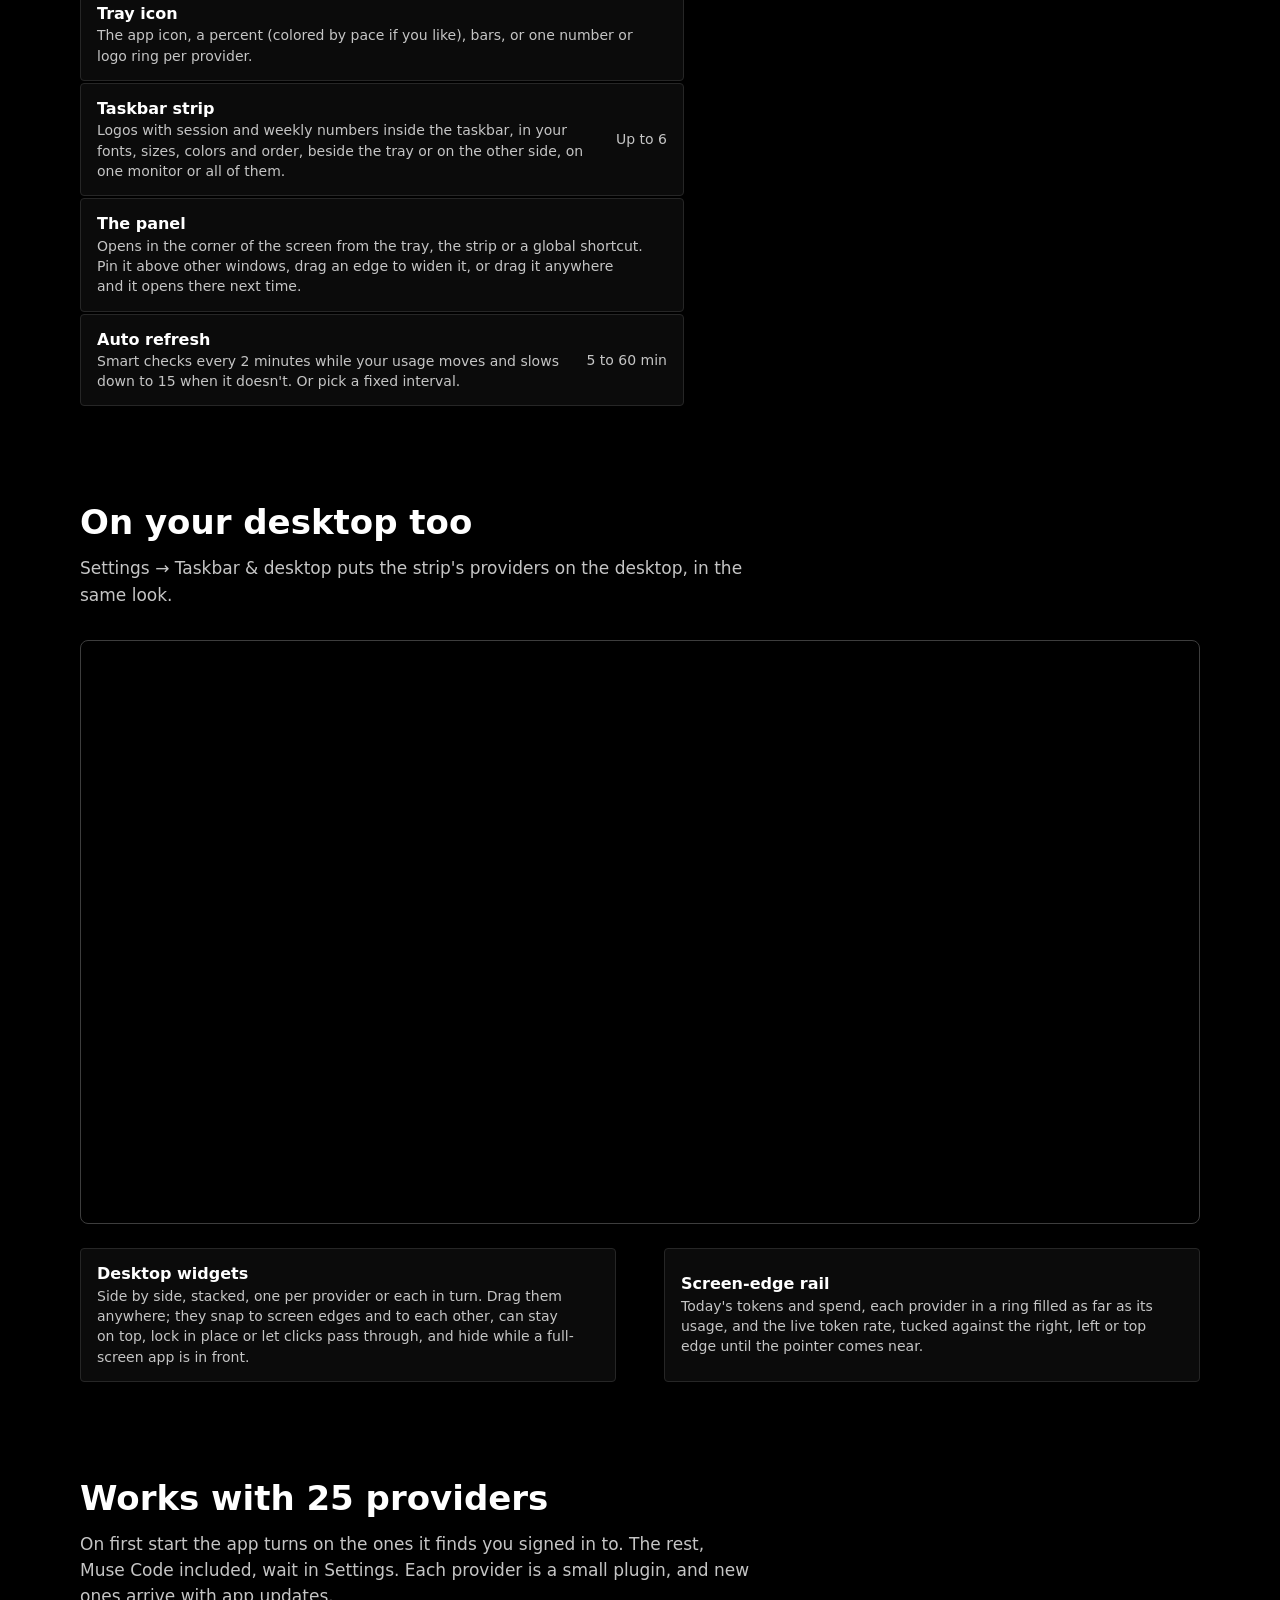
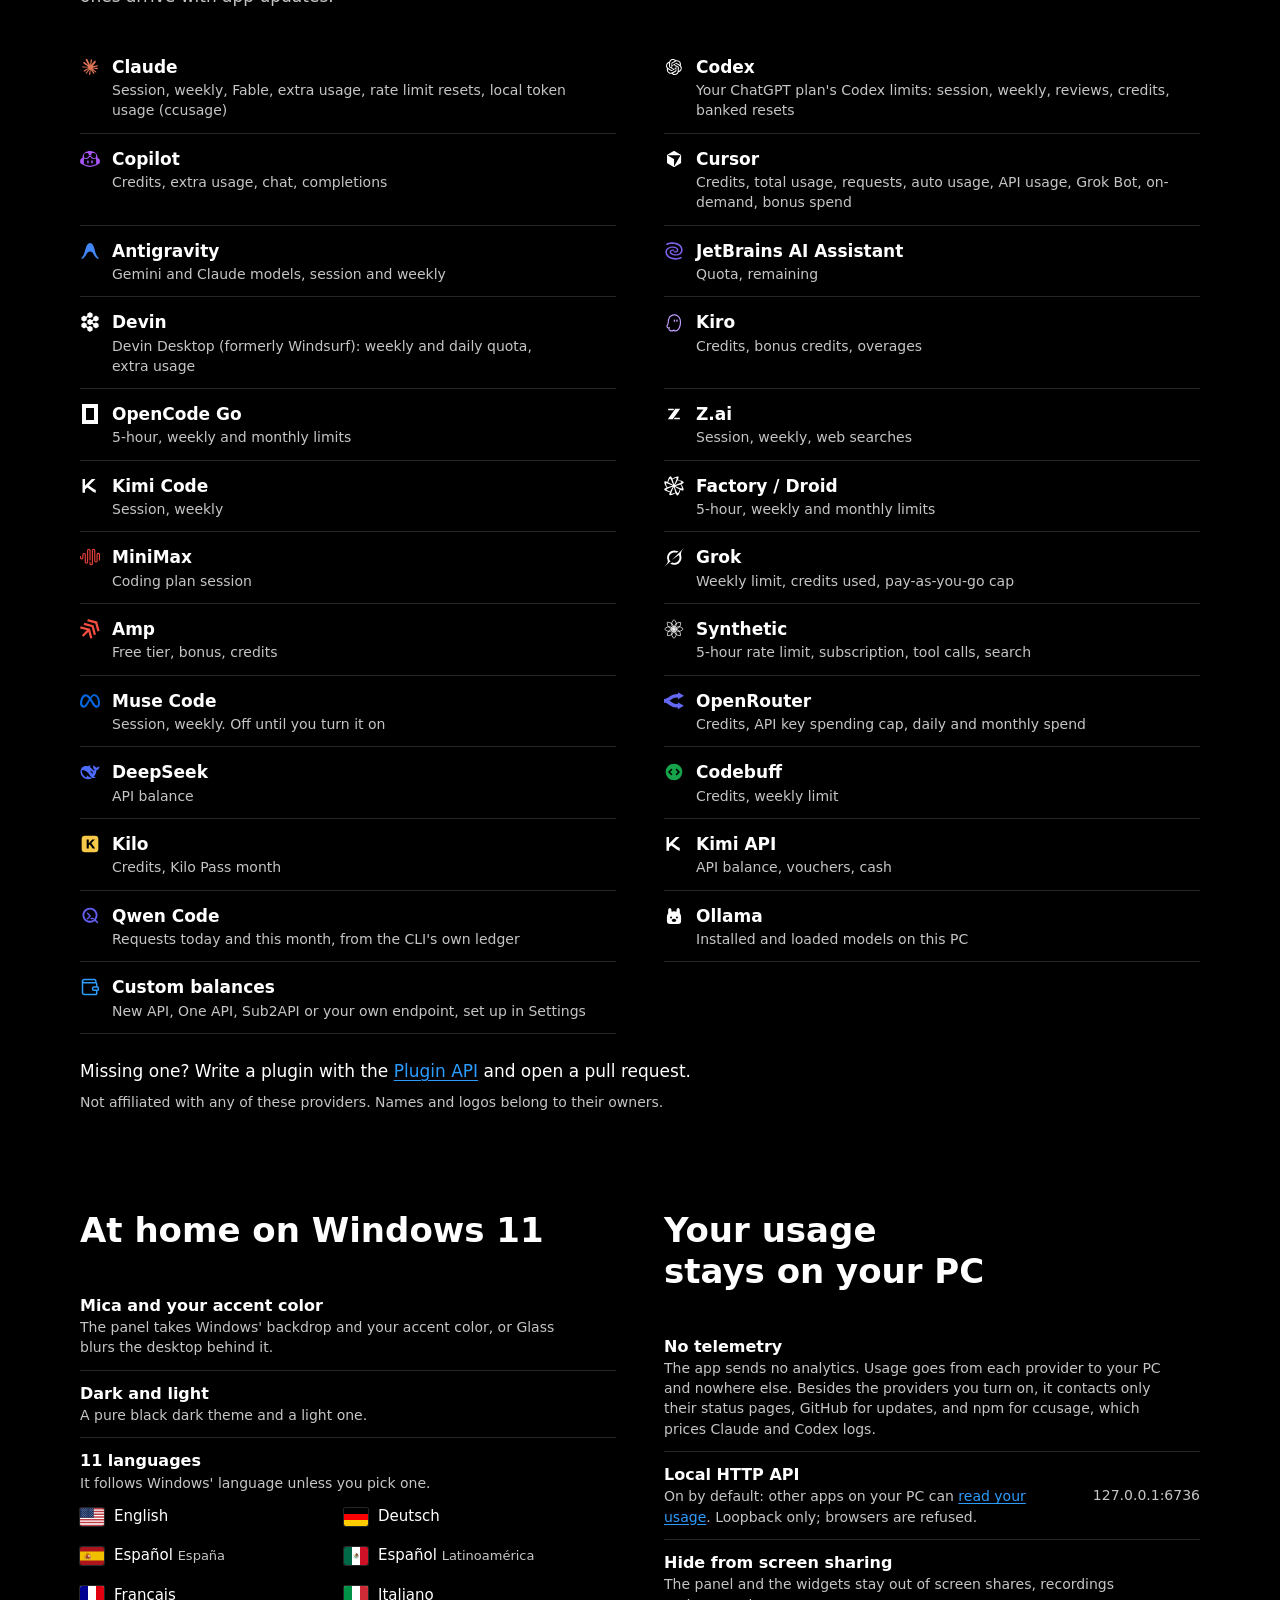
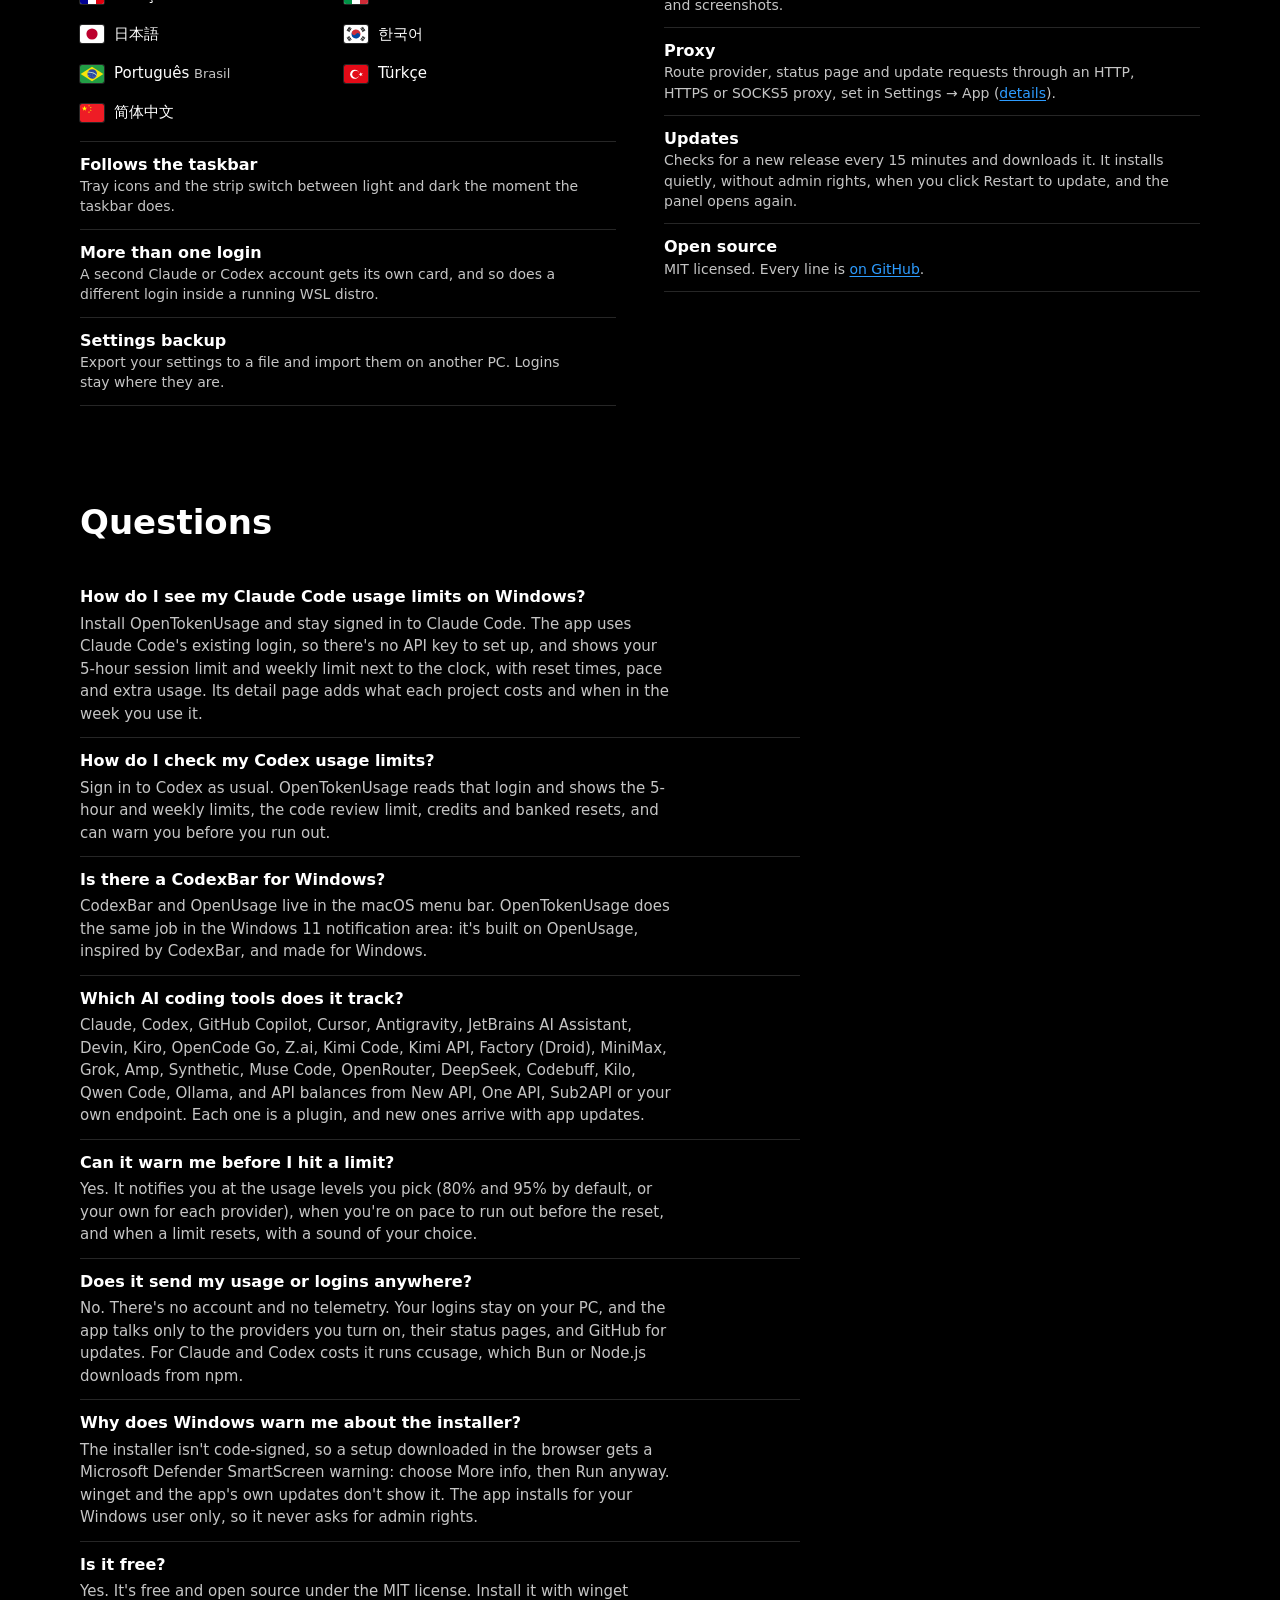
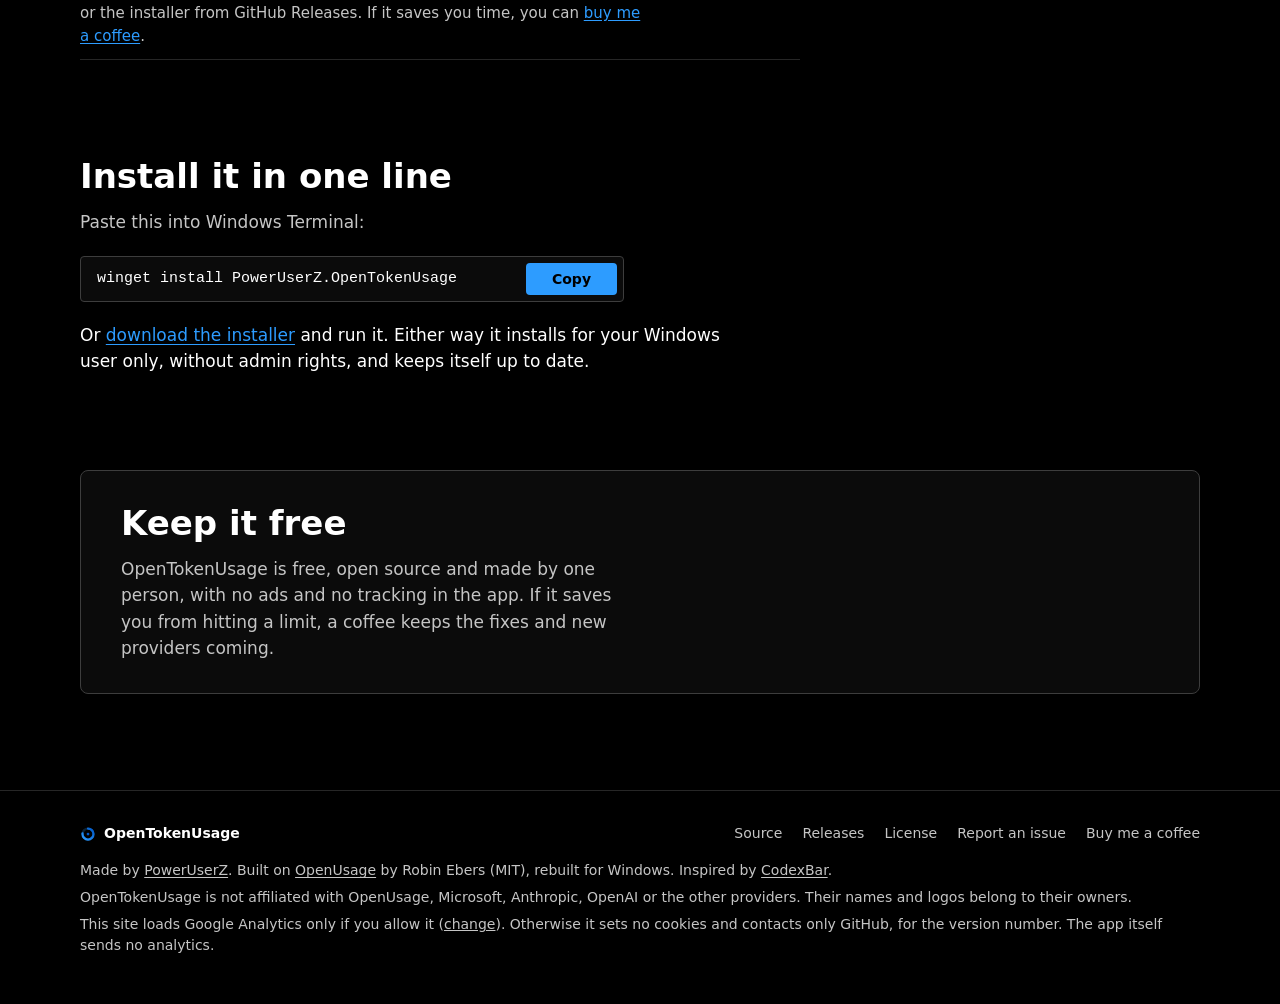
==== commit 74146796: "Version 0.9.3: model and thinking level in live sessions, Factory limits Co-Authored-By: Claude Opus" ====
--- a/index.html
+++ b/index.html
@@ -231,7 +231,7 @@
         <a class="btn" href="https://github.com/PowerUserZ/OpenTokenUsage/releases/latest" data-installer>Download the installer</a>
         <a href="https://github.com/PowerUserZ/OpenTokenUsage">Source on GitHub</a>
       </p>
-      <p class="meta">Version <span data-version>0.9.2</span> for Windows 11. Free, open source (MIT), installs without admin rights, and keeps itself up to date.</p>
+      <p class="meta">Version <span data-version>0.9.3</span> for Windows 11. Free, open source (MIT), installs without admin rights, and keeps itself up to date.</p>
     </div>
     <figure id="panel" class="flyout">
       <img class="for-dark" src="assets/panel-dark.webp?v=3" width="400" height="640" fetchpriority="high" decoding="async" alt="The OpenTokenUsage panel. Claude Max: session 34% used, resets in 2h 13m; weekly 58% used, 3% in deficit, runs out in 2d 19h; two live Claude Code sessions, one working, one waiting. Codex Plus: 12% and 41%, one session working. Cursor Pro below.">
@@ -314,7 +314,7 @@
   <ul class="rows">
     <li><div><p class="rt">Usage by hour</p><p class="rd">Tokens per weekday and hour over the last 4 weeks, with your busiest hour.</p></div><span class="val">Claude, Codex</span></li>
     <li><div><p class="rt">Year of use</p><p class="rd">Every day of the last year with your streaks, kept after Claude Code deletes its logs. Export daily tokens as CSV or JSON.</p></div><span class="val">Claude, Codex</span></li>
-    <li><div><p class="rt">Live sessions</p><p class="rd">The sessions running on this PC, on their cards: working or waiting for you, the time left on Claude's prompt cache, and how full each context is, with a warning before it compacts.</p></div><span class="val">Claude, Codex</span></li>
+    <li><div><p class="rt">Live sessions</p><p class="rd">The sessions running on this PC, on their cards: the model and thinking level each runs on, working or waiting for you, the time left on Claude's prompt cache, and how full each context is, with a warning before it compacts.</p></div><span class="val">Claude, Codex</span></li>
     <li><div><p class="rt">Banked resets</p><p class="rd">How many rate limit resets you hold, what each one clears and when it expires, with reminders 7 days and 24 hours before.</p></div><span class="val">Claude, Codex</span></li>
     <li><div><p class="rt">Cache hit rate</p><p class="rd">How much of the last 30 days came from the prompt cache.</p></div><span class="val">Claude, Codex</span></li>
   </ul>
@@ -368,7 +368,7 @@
     <li><span class="pi p-opencode-go"></span><div><p class="pn">OpenCode Go</p><p class="pt">5-hour, weekly and monthly limits</p></div></li>
     <li><span class="pi p-zai"></span><div><p class="pn">Z.ai</p><p class="pt">Session, weekly, web searches</p></div></li>
     <li><span class="pi p-kimi"></span><div><p class="pn">Kimi Code</p><p class="pt">Session, weekly</p></div></li>
-    <li><span class="pi p-factory"></span><div><p class="pn">Factory / Droid</p><p class="pt">Standard, premium tokens</p></div></li>
+    <li><span class="pi p-factory"></span><div><p class="pn">Factory / Droid</p><p class="pt">5-hour, weekly and monthly limits</p></div></li>
     <li><span class="pi p-minimax"></span><div><p class="pn">MiniMax</p><p class="pt">Coding plan session</p></div></li>
     <li><span class="pi p-grok"></span><div><p class="pn">Grok</p><p class="pt">Weekly limit, credits used, pay-as-you-go cap</p></div></li>
     <li><span class="pi p-amp"></span><div><p class="pn">Amp</p><p class="pt">Free tier, bonus, credits</p></div></li>
